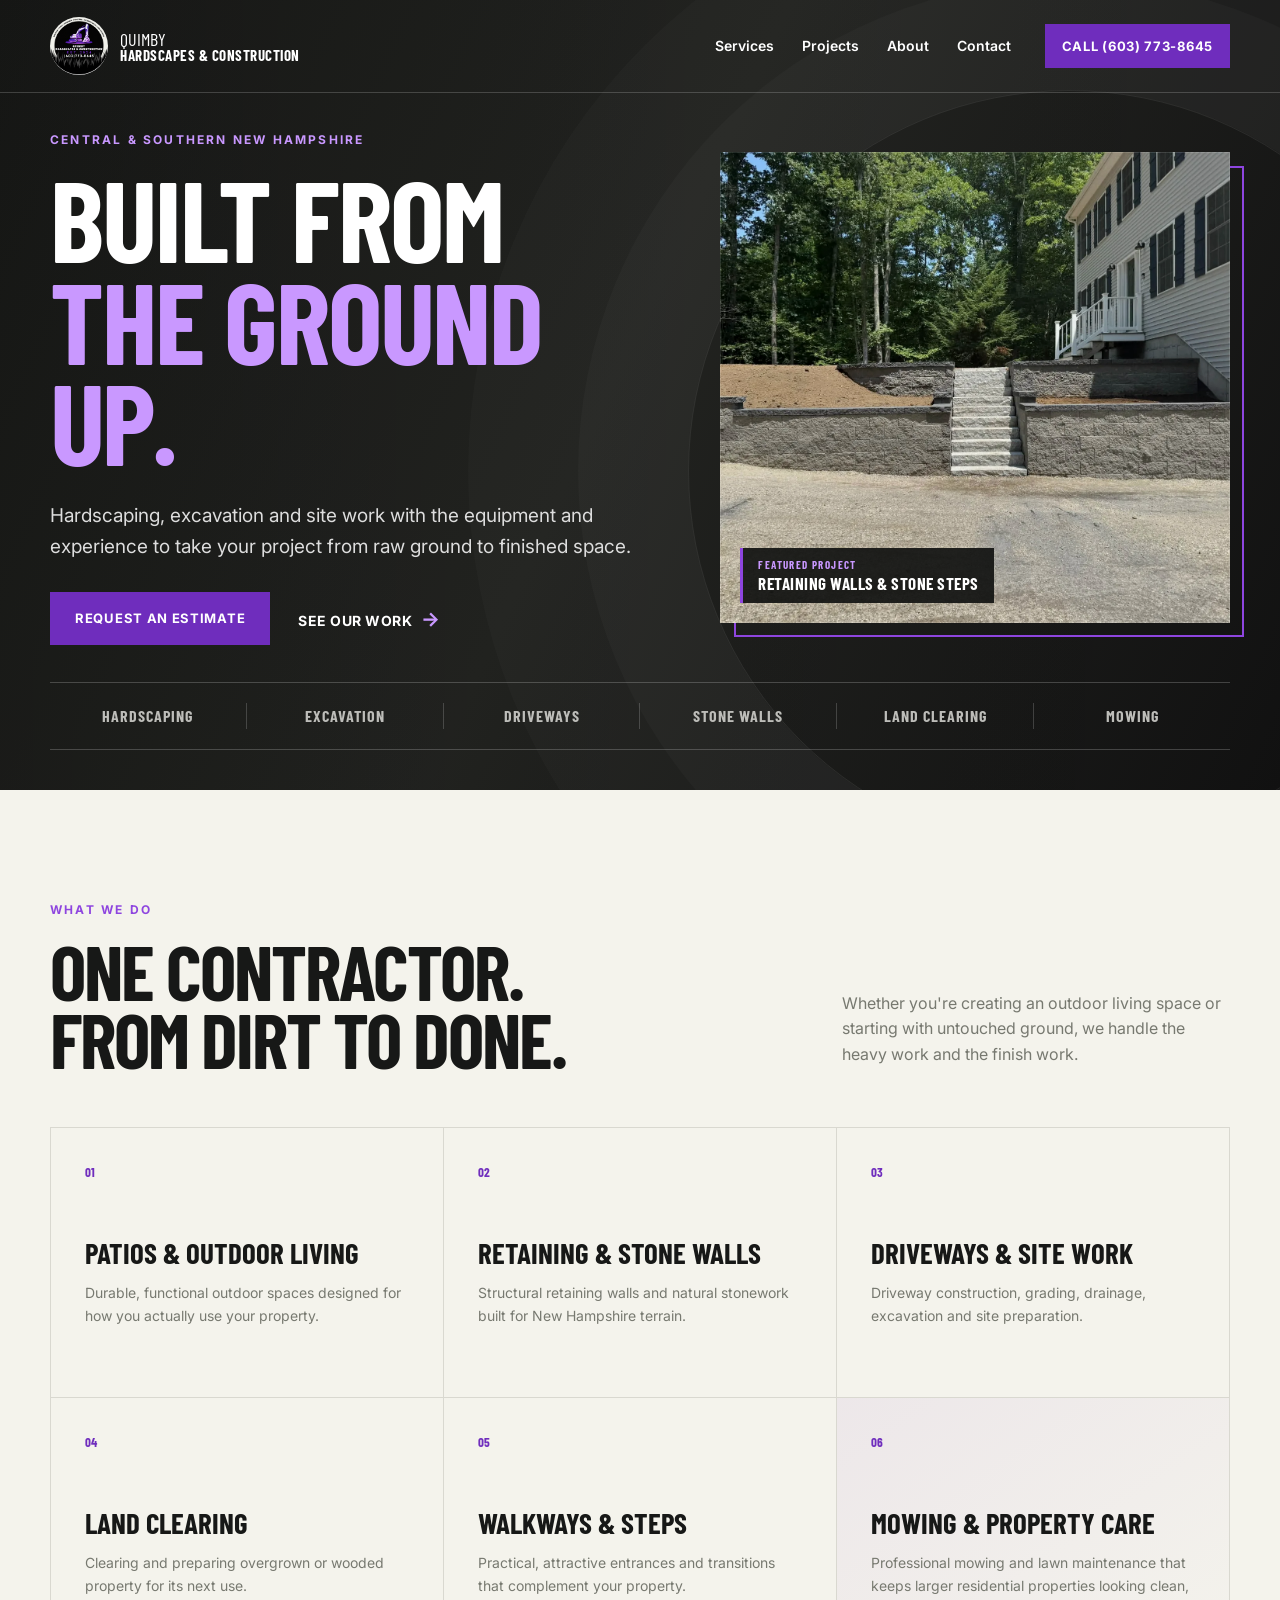
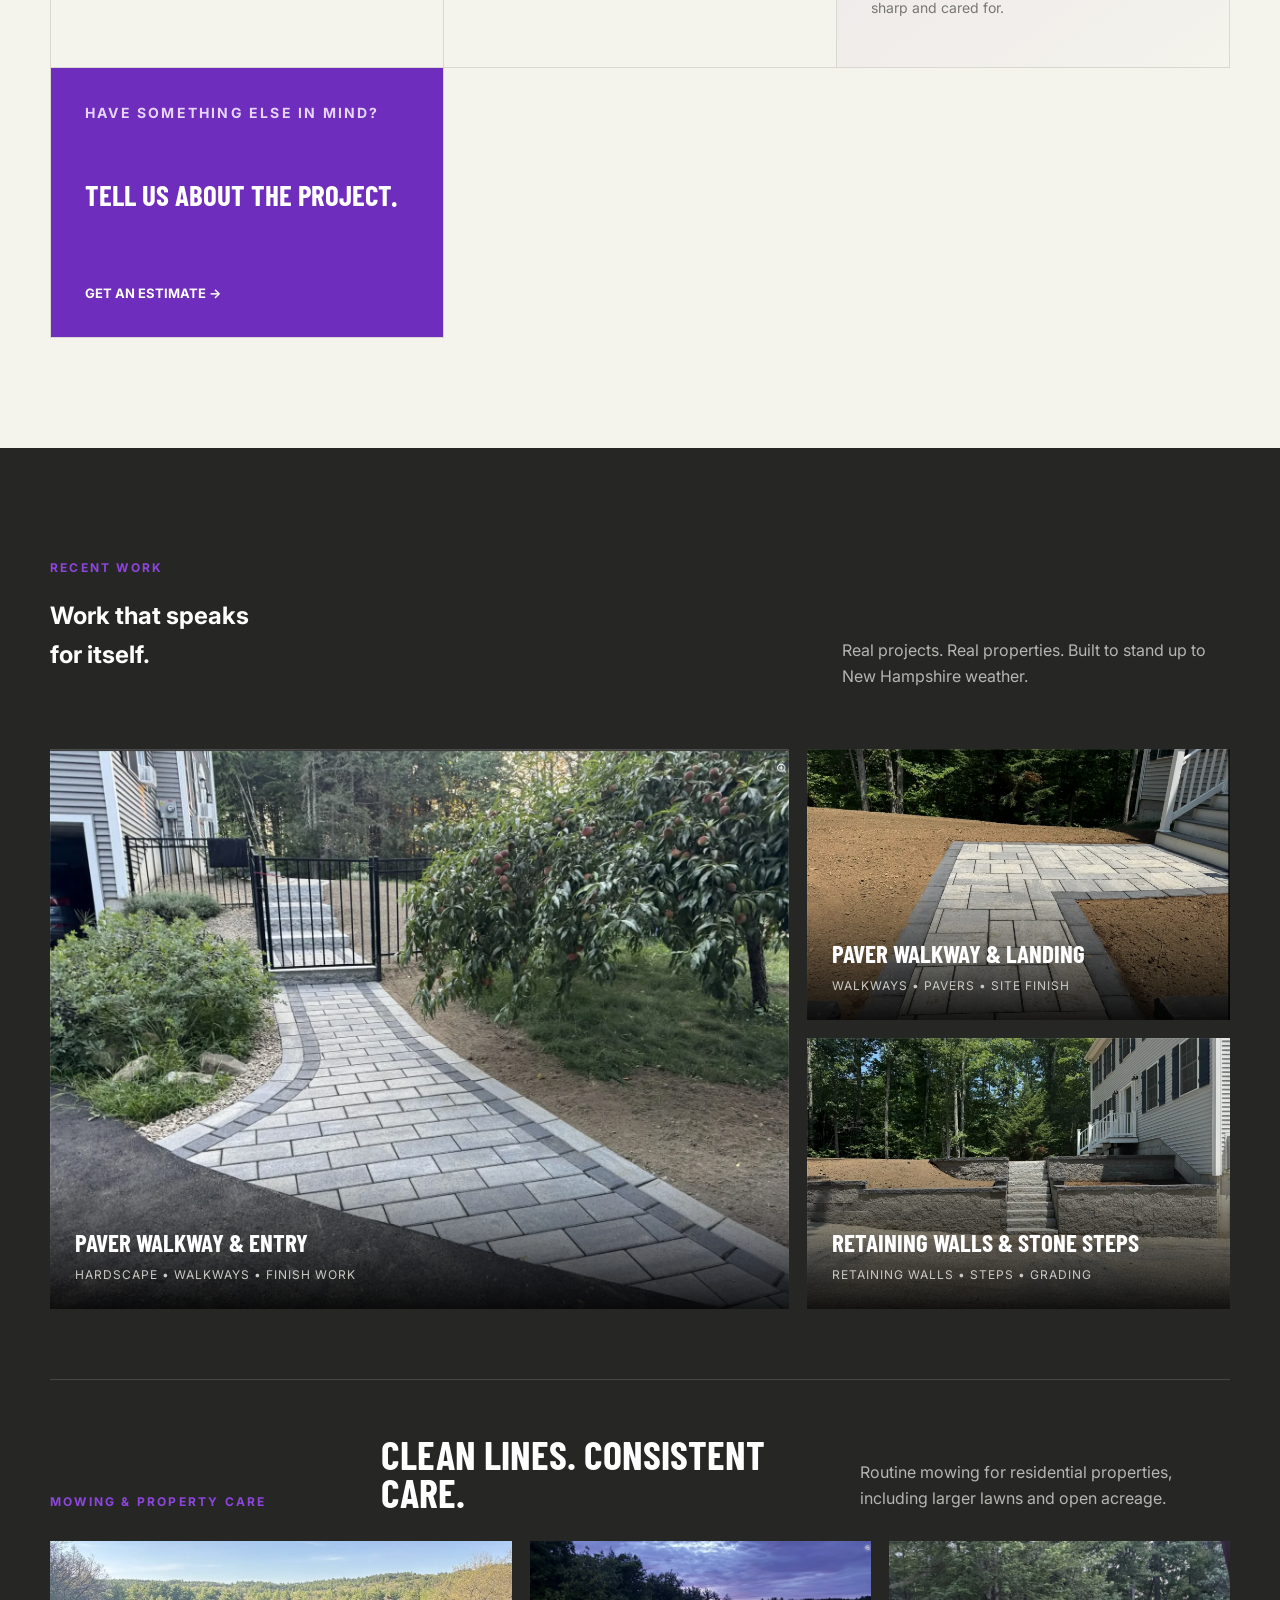
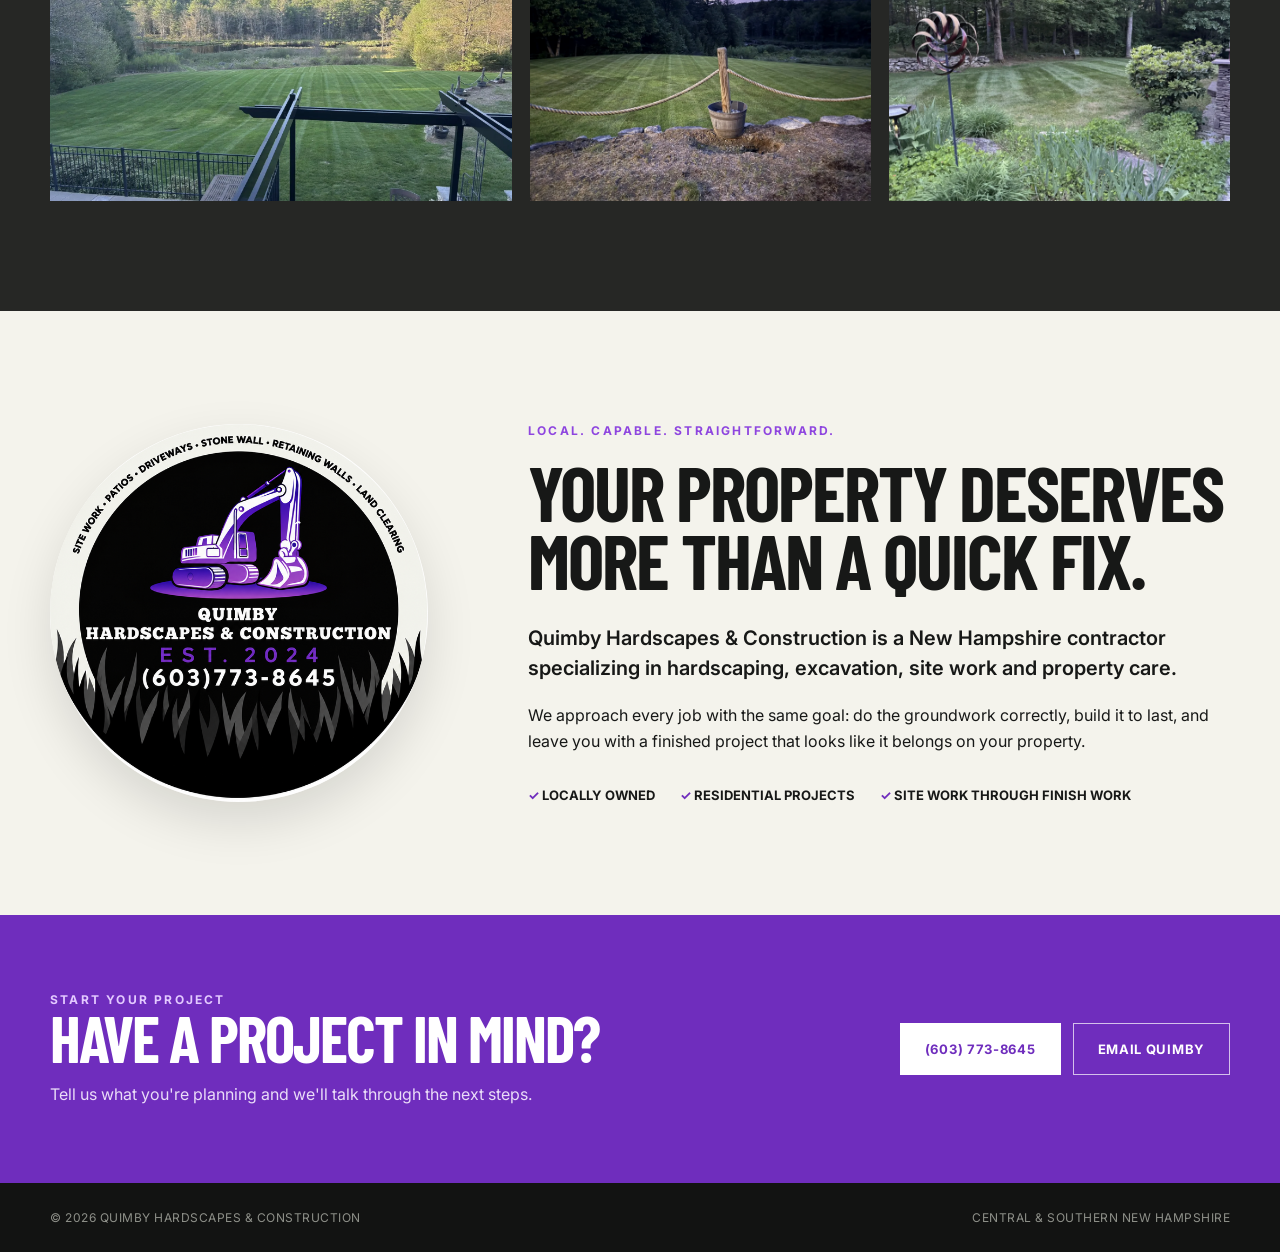
==== index.html @ e0ee97e0 "updates" ====
<!DOCTYPE html>
<html lang="en">
<head>
  <meta charset="UTF-8">
  <meta name="viewport" content="width=device-width, initial-scale=1.0">
  <meta name="description" content="Quimby Hardscapes & Construction provides hardscaping, excavation, site work, driveways, stone walls, retaining walls, land clearing and lawn mowing in Central and Southern New Hampshire.">
  <title>Quimby Hardscapes & Construction | New Hampshire</title>
  <link rel="stylesheet" href="static/css/style.css">
</head>
<body>
<header class="site-header">
  <div class="container nav-wrap">
    <a class="brand" href="#top" aria-label="Quimby Hardscapes & Construction home">
      <img src="static/images/quimby-logo.png" alt="Quimby Hardscapes & Construction logo">
      <span>Quimby <strong>Hardscapes & Construction</strong></span>
    </a>
    <nav aria-label="Primary navigation">
      <a href="#services">Services</a><a href="#projects">Projects</a><a href="#about">About</a><a href="#contact">Contact</a>
    </nav>
    <a class="button button-small" href="tel:+16037738645">Call (603) 773-8645</a>
  </div>
</header>

<main id="top">
  <section class="hero">
    <div class="hero-shade"></div>
    <div class="container hero-content">
      <div class="hero-copy-column">
        <p class="eyebrow">Central & Southern New Hampshire</p>
        <h1>Built from<br><span>the ground up.</span></h1>
        <p class="hero-copy">Hardscaping, excavation and site work with the equipment and experience to take your project from raw ground to finished space.</p>
        <div class="hero-actions"><a class="button" href="#contact">Request an Estimate</a><a class="text-link" href="#projects">See our work <span>→</span></a></div>
      </div>
      <figure class="hero-project">
        <img src="static/images/retaining-wall-hero.webp" alt="Finished retaining walls and stone steps built beside a New Hampshire home">
        <figcaption><span>Featured project</span><strong>Retaining Walls & Stone Steps</strong></figcaption>
      </figure>
      <div class="service-strip"><span>Hardscaping</span><span>Excavation</span><span>Driveways</span><span>Stone Walls</span><span>Land Clearing</span><span>Mowing</span></div>
    </div>
  </section>

  <section class="section" id="services">
    <div class="container">
      <div class="section-heading"><div><p class="eyebrow">What we do</p><h2>One contractor.<br>From dirt to done.</h2></div><p>Whether you're creating an outdoor living space or starting with untouched ground, we handle the heavy work and the finish work.</p></div>
      <div class="service-grid">
        <article class="service-card"><div class="card-number">01</div><h3>Patios & Outdoor Living</h3><p>Durable, functional outdoor spaces designed for how you actually use your property.</p></article>
        <article class="service-card"><div class="card-number">02</div><h3>Retaining & Stone Walls</h3><p>Structural retaining walls and natural stonework built for New Hampshire terrain.</p></article>
        <article class="service-card"><div class="card-number">03</div><h3>Driveways & Site Work</h3><p>Driveway construction, grading, drainage, excavation and site preparation.</p></article>
        <article class="service-card"><div class="card-number">04</div><h3>Land Clearing</h3><p>Clearing and preparing overgrown or wooded property for its next use.</p></article>
        <article class="service-card"><div class="card-number">05</div><h3>Walkways & Steps</h3><p>Practical, attractive entrances and transitions that complement your property.</p></article>
        <article class="service-card service-card-mowing"><div class="card-number">06</div><h3>Mowing & Property Care</h3><p>Professional mowing and lawn maintenance that keeps larger residential properties looking clean, sharp and cared for.</p></article>
        <article class="service-card service-card-accent"><p class="eyebrow">Have something else in mind?</p><h3>Tell us about the project.</h3><a href="#contact">Get an estimate →</a></article>
      </div>
    </div>
  </section>

  <section class="projects section-dark" id="projects">
    <div class="container">
      <div class="section-heading light"><div><p class="eyebrow">Recent work</p><h2>Work that speaks<br>for itself.</h2></div><p>Real projects. Real properties. Built to stand up to New Hampshire weather.</p></div>
      <div class="project-grid">
        <article class="project project-large project-walkway-orchard"><img src="static/images/paver-walkway-orchard.webp" alt="Finished paver walkway leading through a New Hampshire property to stone steps and a gate"><div class="project-caption"><h3>Paver Walkway & Entry</h3><p>Hardscape • Walkways • Finish Work</p></div></article>
        <article class="project project-walkway-entry"><img src="static/images/paver-walkway-entry.webp" alt="Finished paver walkway and landing beside a New Hampshire home"><div class="project-caption"><h3>Paver Walkway & Landing</h3><p>Walkways • Pavers • Site Finish</p></div></article>
        <article class="project project-retaining"><img src="static/images/retaining-wall-hero.webp" alt="Finished retaining walls and stone steps beside a New Hampshire home"><div class="project-caption"><h3>Retaining Walls & Stone Steps</h3><p>Retaining Walls • Steps • Grading</p></div></article>
      </div>
      <div class="mowing-showcase">
        <div class="mowing-intro"><p class="eyebrow">Mowing & property care</p><h3>Clean lines. Consistent care.</h3><p>Routine mowing for residential properties, including larger lawns and open acreage.</p></div>
        <figure class="mowing-photo mowing-photo-wide"><img src="static/images/mowing-property.webp" alt="Freshly striped large lawn overlooking a New Hampshire pond and woodland"></figure>
        <figure class="mowing-photo"><img src="static/images/mowing-lakeside.webp" alt="Freshly mowed and striped lawn on a wooded New Hampshire property"></figure>
        <figure class="mowing-photo"><img src="static/images/mowing-landscape.webp" alt="Freshly mowed residential lawn surrounded by mature landscaping and woods"></figure>
      </div>
    </div>
  </section>

  <section class="section about" id="about">
    <div class="container about-grid">
      <div class="about-logo"><img src="static/images/quimby-logo.png" alt="Quimby Hardscapes & Construction"></div>
      <div><p class="eyebrow">Local. Capable. Straightforward.</p><h2>Your property deserves more than a quick fix.</h2><p class="lead">Quimby Hardscapes & Construction is a New Hampshire contractor specializing in hardscaping, excavation, site work and property care.</p><p>We approach every job with the same goal: do the groundwork correctly, build it to last, and leave you with a finished project that looks like it belongs on your property.</p><div class="checks"><span>✓ Locally owned</span><span>✓ Residential projects</span><span>✓ Site work through finish work</span></div></div>
    </div>
  </section>

  <section class="cta" id="contact">
    <div class="container cta-grid">
      <div><p class="eyebrow">Start your project</p><h2>Have a project in mind?</h2><p>Tell us what you're planning and we'll talk through the next steps.</p></div>
      <div class="contact-actions"><a class="button button-light" href="tel:+16037738645">(603) 773-8645</a><a class="button button-outline" href="mailto:info@quimbyhardscape.com">Email Quimby</a></div>
    </div>
  </section>
</main>

<footer><div class="container footer-wrap"><span>© 2026 Quimby Hardscapes & Construction</span><span>Central & Southern New Hampshire</span></div></footer>
</body>
</html>
---- static/css/style.css ----
@import url('https://fonts.googleapis.com/css2?family=Barlow+Condensed:wght@600;700;800&family=Inter:wght@400;500;600;700&display=swap');
:root{--ink:#171817;--charcoal:#262725;--cream:#f4f3ec;--white:#fff;--purple:#6f2dbd;--purple2:#8e45df;--muted:#777970;--line:#d9d8d0;--max:1180px}
*{box-sizing:border-box}html{scroll-behavior:smooth}body{margin:0;background:var(--cream);color:var(--ink);font-family:Inter,Arial,sans-serif;line-height:1.6}img{max-width:100%;display:block}a{color:inherit;text-decoration:none}.container{width:min(calc(100% - 40px),var(--max));margin:auto}.site-header{position:absolute;z-index:20;width:100%;top:0;color:#fff;border-bottom:1px solid rgba(255,255,255,.18)}.nav-wrap{height:92px;display:flex;align-items:center;gap:34px}.brand{display:flex;align-items:center;gap:12px;margin-right:auto;text-transform:uppercase;font-family:"Barlow Condensed",sans-serif;font-size:18px;line-height:1}.brand img{width:58px;height:58px;border-radius:50%}.brand strong{display:block;font-size:15px;letter-spacing:.5px}.site-header nav{display:flex;gap:28px;font-size:14px;font-weight:600}.site-header nav a:hover{color:#c998ff}.button{display:inline-flex;align-items:center;justify-content:center;background:var(--purple);color:#fff;padding:15px 24px;text-transform:uppercase;font-weight:700;font-size:13px;letter-spacing:.7px;border:1px solid var(--purple);transition:.2s}.button:hover{background:var(--purple2);border-color:var(--purple2)}.button-small{padding:11px 16px}.hero{min-height:790px;position:relative;color:#fff;display:flex;align-items:center;background:linear-gradient(115deg,#191a18 0%,#242522 48%,#111 100%);overflow:hidden}.hero:after{content:"";position:absolute;width:760px;height:760px;border:1px solid rgba(255,255,255,.08);border-radius:50%;right:-170px;top:90px;box-shadow:0 0 0 110px rgba(255,255,255,.025),0 0 0 220px rgba(255,255,255,.018)}.hero-shade{position:absolute;inset:0;background:linear-gradient(90deg,rgba(0,0,0,.15),transparent)}.hero-content{position:relative;z-index:2;padding-top:90px}.eyebrow{text-transform:uppercase;letter-spacing:2.2px;font-weight:700;font-size:12px;color:var(--purple2);margin:0 0 18px}.hero .eyebrow{color:#c998ff}.hero h1,.section h2,.cta h2{font-family:"Barlow Condensed",sans-serif;text-transform:uppercase;line-height:.88;margin:0;font-size:clamp(64px,9vw,116px);letter-spacing:-2px}.hero h1 span{color:#c998ff}.hero-copy{max-width:650px;font-size:19px;color:#ddd;margin:30px 0}.hero-actions{display:flex;align-items:center;gap:28px}.text-link{font-size:14px;font-weight:700;text-transform:uppercase;letter-spacing:.5px}.text-link span{color:#c998ff;font-size:20px;margin-left:5px}.service-strip{position:absolute;top:580px;display:flex;gap:0;border-top:1px solid rgba(255,255,255,.2);border-bottom:1px solid rgba(255,255,255,.2);width:min(calc(100vw - 40px),var(--max));padding:20px 0;color:#bdbdb9;text-transform:uppercase;font-family:"Barlow Condensed";font-weight:700;letter-spacing:1px}.service-strip span{flex:1;text-align:center;border-right:1px solid rgba(255,255,255,.18)}.service-strip span:last-child{border:0}.section{padding:110px 0}.section-heading{display:grid;grid-template-columns:1.3fr .7fr;gap:70px;align-items:end;margin-bottom:55px}.section h2{font-size:clamp(48px,6vw,78px)}.section-heading>p{color:var(--muted);max-width:440px;margin:0 0 5px}.service-grid{display:grid;grid-template-columns:repeat(3,1fr);border-top:1px solid var(--line);border-left:1px solid var(--line)}.service-card{min-height:270px;padding:34px;border-right:1px solid var(--line);border-bottom:1px solid var(--line);position:relative}.card-number{font-family:"Barlow Condensed";font-size:13px;color:var(--purple);font-weight:700}.service-card h3{font-family:"Barlow Condensed";font-size:29px;text-transform:uppercase;line-height:1;margin:55px 0 15px}.service-card p{font-size:14px;color:var(--muted);margin:0}.service-card-accent{background:var(--purple);color:#fff}.service-card-accent .eyebrow,.service-card-accent p{color:#e6d4fb}.service-card-accent a{position:absolute;bottom:34px;font-weight:700;text-transform:uppercase;font-size:13px}.section-dark{background:var(--charcoal);color:#fff;padding:110px 0}.section-heading.light>p{color:#b5b6b0}.project-grid{display:grid;grid-template-columns:1.4fr .8fr;grid-template-rows:1fr 1fr;gap:18px}.project{position:relative;min-height:270px;background:#333}.project-large{grid-row:1/3;min-height:560px}.project-placeholder{position:absolute;inset:0;display:grid;place-items:center;background:linear-gradient(135deg,#373936,#20211f);color:#777;font-family:"Barlow Condensed";letter-spacing:2px}.project-placeholder:before{content:"";position:absolute;inset:20px;border:1px dashed #555}.project-caption{position:absolute;left:0;right:0;bottom:0;padding:55px 25px 22px;background:linear-gradient(transparent,rgba(0,0,0,.9))}.project-caption h3{font-family:"Barlow Condensed";text-transform:uppercase;font-size:25px;margin:0}.project-caption p{font-size:12px;text-transform:uppercase;letter-spacing:1px;color:#c9c9c4;margin:3px 0}.project-note{color:#999;font-size:12px}.project-note code{color:#c998ff}.about-grid{display:grid;grid-template-columns:.7fr 1.3fr;gap:100px;align-items:center}.about-logo img{width:100%;max-width:430px;border-radius:50%;box-shadow:0 20px 50px rgba(0,0,0,.12)}.about h2{margin-bottom:30px}.lead{font-size:20px;font-weight:600;line-height:1.5}.about p:not(.eyebrow){max-width:700px}.checks{display:flex;flex-wrap:wrap;gap:25px;margin-top:30px;font-size:13px;text-transform:uppercase;font-weight:700}.checks span::first-letter{color:var(--purple)}.cta{background:var(--purple);color:#fff;padding:75px 0}.cta-grid{display:grid;grid-template-columns:1fr auto;align-items:center;gap:40px}.cta .eyebrow{color:#e3c9ff}.cta h2{font-size:64px}.cta p{margin-bottom:0;color:#eadcf8}.contact-actions{display:flex;gap:12px}.button-light{background:#fff;border-color:#fff;color:var(--purple)}.button-light:hover{background:var(--cream);border-color:var(--cream)}.button-outline{background:transparent;border-color:rgba(255,255,255,.7)}.button-outline:hover{background:#fff;color:var(--purple);border-color:#fff}footer{background:#121312;color:#8e9089;padding:25px 0;font-size:12px;text-transform:uppercase;letter-spacing:.5px}.footer-wrap{display:flex;justify-content:space-between}
@media(max-width:900px){.site-header nav{display:none}.nav-wrap>.button{display:none}.section-heading,.about-grid,.cta-grid{grid-template-columns:1fr;gap:30px}.service-grid{grid-template-columns:1fr 1fr}.project-grid{grid-template-columns:1fr;grid-template-rows:auto}.project-large{grid-row:auto;min-height:400px}.project{min-height:320px}.service-strip{display:none}.hero{min-height:700px}.about-logo img{max-width:320px}.contact-actions{justify-content:flex-start}}
@media(max-width:600px){.container{width:min(calc(100% - 28px),var(--max))}.brand span{display:none}.hero h1{font-size:65px}.hero-copy{font-size:16px}.hero-actions{align-items:flex-start;flex-direction:column;gap:18px}.section,.section-dark{padding:75px 0}.service-grid{grid-template-columns:1fr}.service-card{min-height:220px}.service-card h3{margin-top:38px}.section-heading{margin-bottom:35px}.section h2{font-size:50px}.cta h2{font-size:50px}.contact-actions{flex-direction:column}.footer-wrap{flex-direction:column;gap:8px}.nav-wrap{height:78px}.brand img{width:50px;height:50px}}

/* Featured hero project */
.hero-content{display:grid;grid-template-columns:minmax(0,1.08fr) minmax(360px,.92fr);gap:72px;align-items:center;padding-bottom:105px}
.hero-copy-column{min-width:0}
.hero-project{position:relative;margin:0;aspect-ratio:1.08/1;overflow:visible;z-index:2}
.hero-project:before{content:"";position:absolute;inset:14px -14px -14px 14px;border:2px solid var(--purple2);z-index:-1}
.hero-project img{width:100%;height:100%;object-fit:cover;object-position:56% 49%;filter:saturate(.88) contrast(1.04)}
.hero-project:after{content:"";position:absolute;inset:0;box-shadow:inset 0 0 0 1px rgba(255,255,255,.12);pointer-events:none}
.hero-project figcaption{position:absolute;left:20px;bottom:20px;background:rgba(18,19,18,.92);padding:11px 15px;border-left:3px solid var(--purple2);text-transform:uppercase;font-family:"Barlow Condensed",sans-serif;line-height:1.05;letter-spacing:.5px}
.hero-project figcaption span{display:block;color:#c998ff;font-size:11px;font-weight:700;letter-spacing:1.4px;margin-bottom:4px}
.hero-project figcaption strong{font-size:17px;color:#fff}
.hero .service-strip{left:0;right:0;bottom:0;top:auto}

@media(max-width:1050px){
  .hero-content{grid-template-columns:minmax(0,1fr) minmax(320px,.78fr);gap:42px}
  .hero h1{font-size:clamp(60px,8vw,92px)}
}
@media(max-width:900px){
  .hero{min-height:auto;padding:118px 0 58px}
  .hero-content{display:grid;grid-template-columns:1fr;gap:34px;padding-top:0;padding-bottom:0}
  .hero-copy-column{max-width:700px}
  .hero-project{width:100%;max-width:700px;aspect-ratio:16/10}
  .hero-project img{object-position:50% 50%}
}
@media(max-width:600px){
  .hero{padding:100px 0 44px}
  .hero-content{gap:28px}
  .hero h1{font-size:clamp(54px,17vw,72px);letter-spacing:-1px}
  .hero-copy{margin:22px 0;font-size:16px;line-height:1.55}
  .hero-actions{width:100%}
  .hero-actions .button{width:100%}
  .hero-project{aspect-ratio:4/3;width:calc(100% - 10px)}
  .hero-project:before{inset:8px -8px -8px 8px}
  .hero-project figcaption{left:12px;bottom:12px;padding:9px 11px;max-width:calc(100% - 24px)}
  .hero-project figcaption strong{font-size:15px}
  .hero-project img{object-position:52% 50%}
}

/* Recent work photography */
.project{overflow:hidden}
.project>img{position:absolute;inset:0;width:100%;height:100%;object-fit:cover;transition:transform .45s ease,filter .45s ease;filter:saturate(.92) contrast(1.03)}
.project:hover>img{transform:scale(1.025);filter:saturate(1) contrast(1.04)}
.project-walkway-orchard>img{object-position:52% 50%}
.project-walkway-entry>img{object-position:56% 58%}
.project-retaining>img{object-position:50% 48%}
.project-caption{z-index:2}
.project:after{content:"";position:absolute;inset:0;box-shadow:inset 0 0 0 1px rgba(255,255,255,.08);pointer-events:none;z-index:1}
@media(max-width:900px){
  .project-large{aspect-ratio:16/10;min-height:0}
  .project{aspect-ratio:16/9;min-height:0}
  .project-walkway-orchard>img{object-position:50% 55%}
  .project-walkway-entry>img{object-position:55% 60%}
}
@media(max-width:600px){
  .project-large,.project{aspect-ratio:4/3;min-height:0}
  .project-caption{padding:62px 18px 16px}
  .project-caption h3{font-size:22px;line-height:1.05}
  .project-walkway-orchard>img{object-position:54% 50%}
  .project-walkway-entry>img{object-position:59% 55%}
  .project-retaining>img{object-position:52% 50%}
}

/* Mowing service + project showcase */
.service-card-mowing{background:linear-gradient(145deg,rgba(123,45,194,.06),rgba(255,255,255,0))}
.mowing-showcase{display:grid;grid-template-columns:1.15fr .85fr .85fr;grid-template-rows:auto 260px;gap:18px;margin-top:70px;padding-top:55px;border-top:1px solid rgba(255,255,255,.15)}
.mowing-intro{grid-column:1/-1;display:grid;grid-template-columns:.8fr 1.2fr 1fr;gap:35px;align-items:end;margin-bottom:12px}
.mowing-intro .eyebrow{margin:0}.mowing-intro h3{font-family:"Barlow Condensed",sans-serif;text-transform:uppercase;font-size:40px;line-height:.95;margin:0}.mowing-intro>p:last-child{color:#b5b6b0;margin:0;max-width:420px}
.mowing-photo{margin:0;position:relative;overflow:hidden;min-height:260px;background:#222}.mowing-photo-wide{grid-column:auto}.mowing-photo img{width:100%;height:100%;object-fit:cover;transition:transform .45s ease,filter .45s ease;filter:saturate(.92) contrast(1.02)}.mowing-photo:hover img{transform:scale(1.025);filter:saturate(1) contrast(1.03)}
.mowing-photo-wide img{object-position:50% 45%}.mowing-photo:nth-of-type(2) img{object-position:50% 55%}.mowing-photo:nth-of-type(3) img{object-position:50% 55%}
@media(max-width:900px){.mowing-showcase{grid-template-columns:1fr 1fr;grid-template-rows:auto auto;}.mowing-intro{grid-column:1/-1;grid-template-columns:1fr;gap:12px}.mowing-photo-wide{grid-column:1/-1;aspect-ratio:16/9}.mowing-photo{min-height:0;aspect-ratio:4/3}}
@media(max-width:600px){.mowing-showcase{grid-template-columns:1fr;margin-top:50px;padding-top:40px}.mowing-intro,.mowing-photo-wide{grid-column:auto}.mowing-intro h3{font-size:34px}.mowing-photo,.mowing-photo-wide{aspect-ratio:4/3}.mowing-photo-wide img{object-position:50% 50%}}
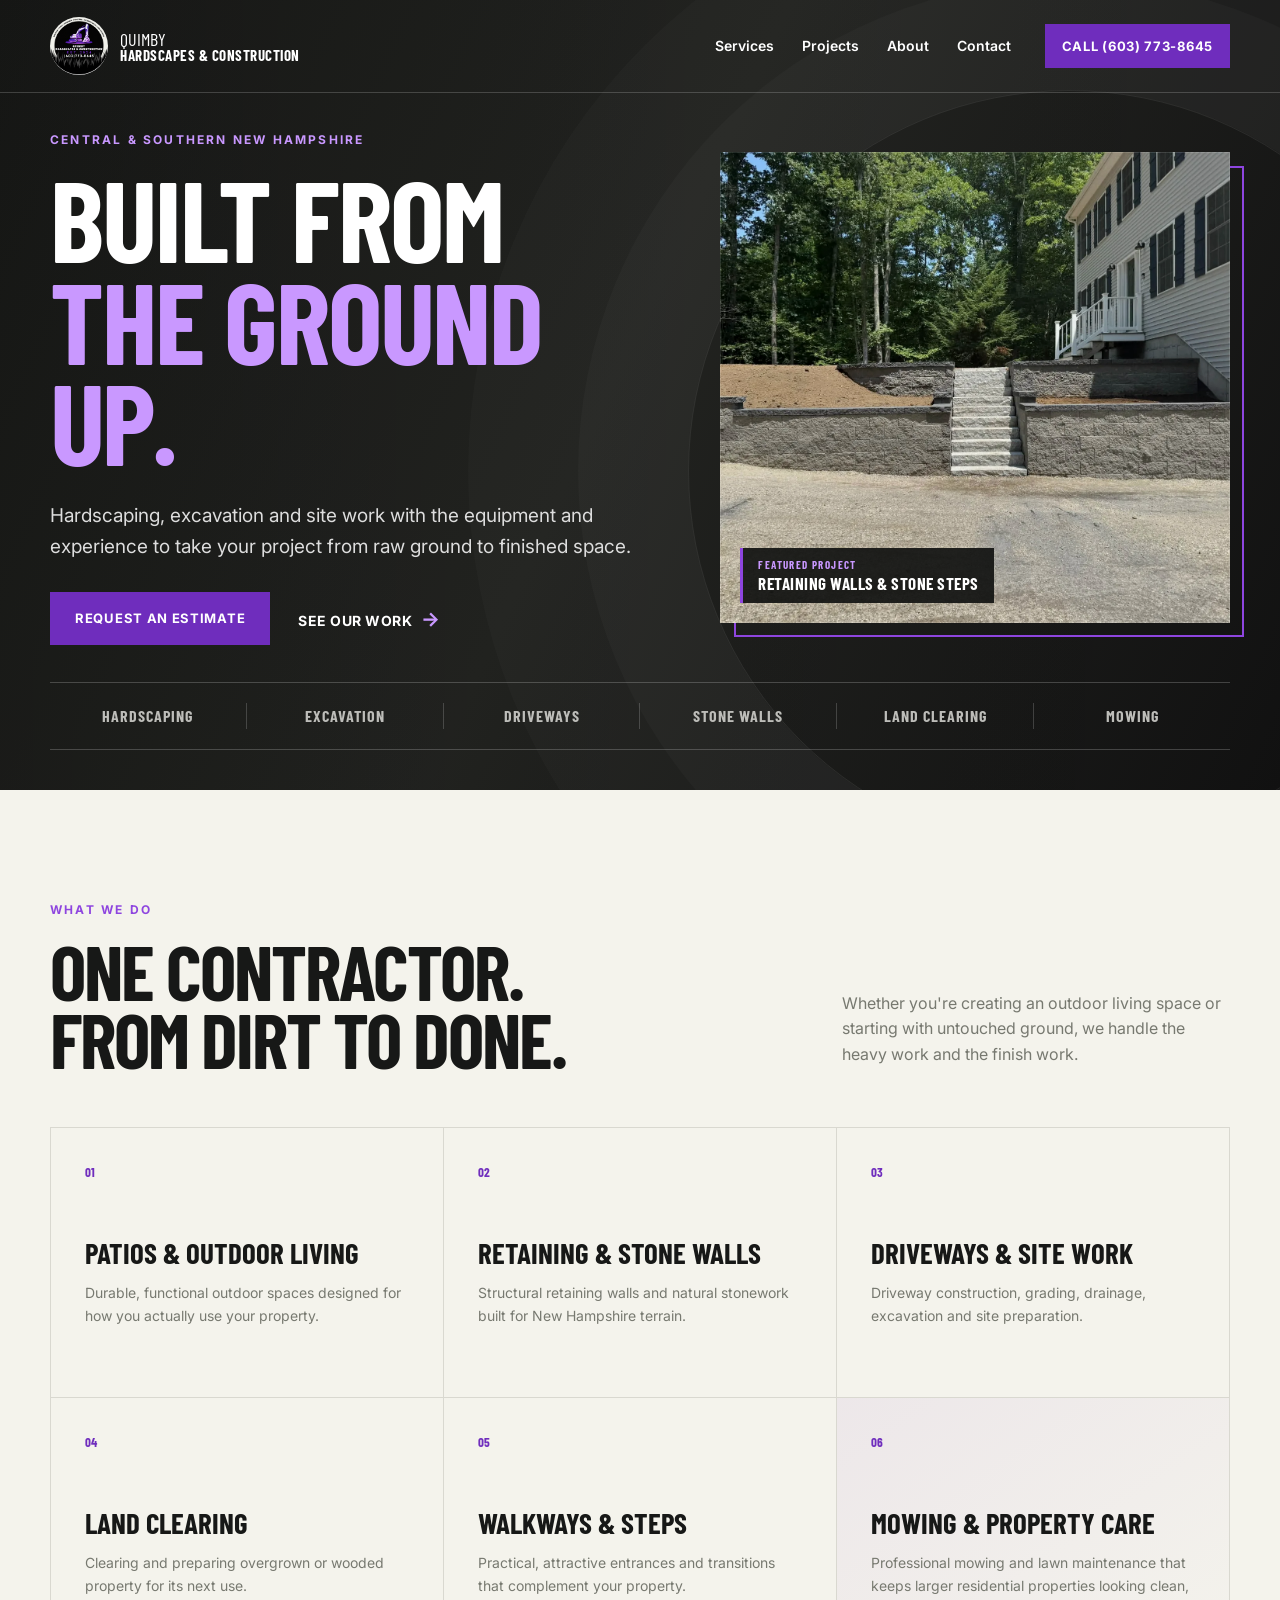
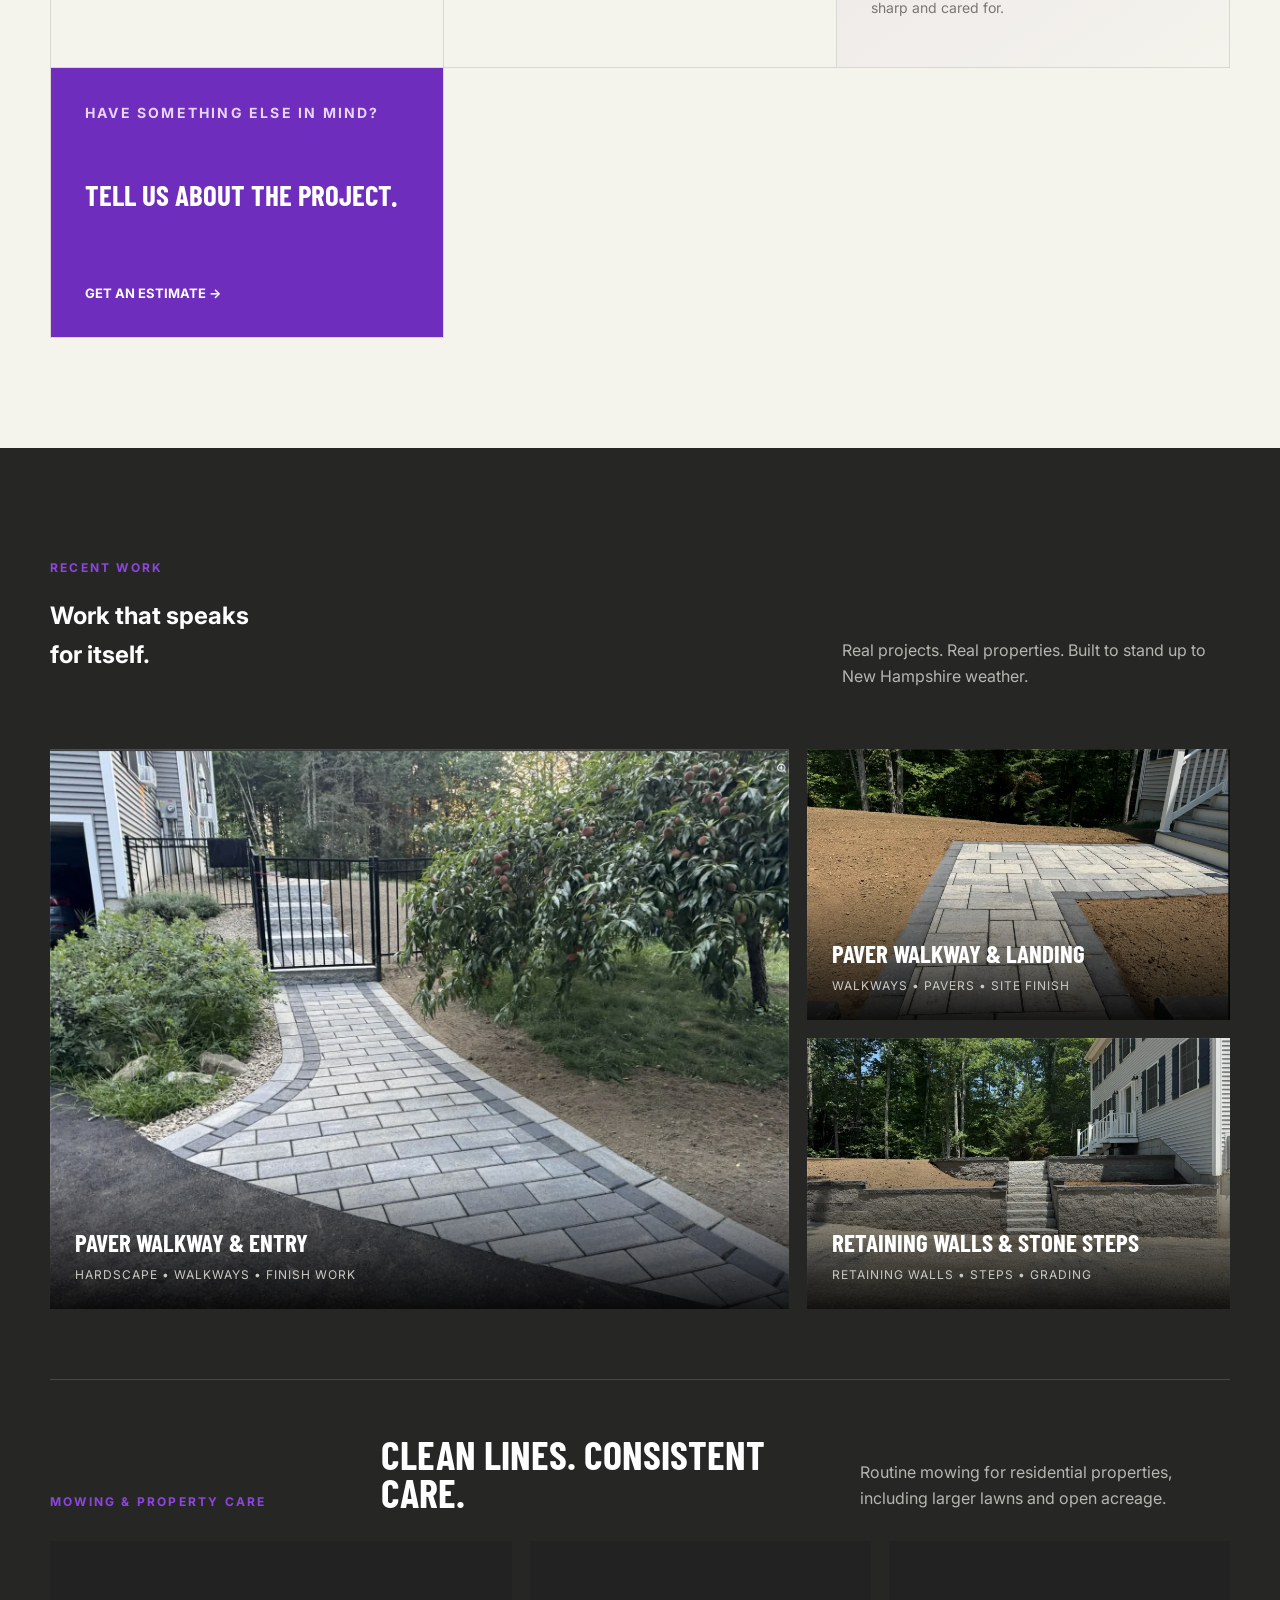
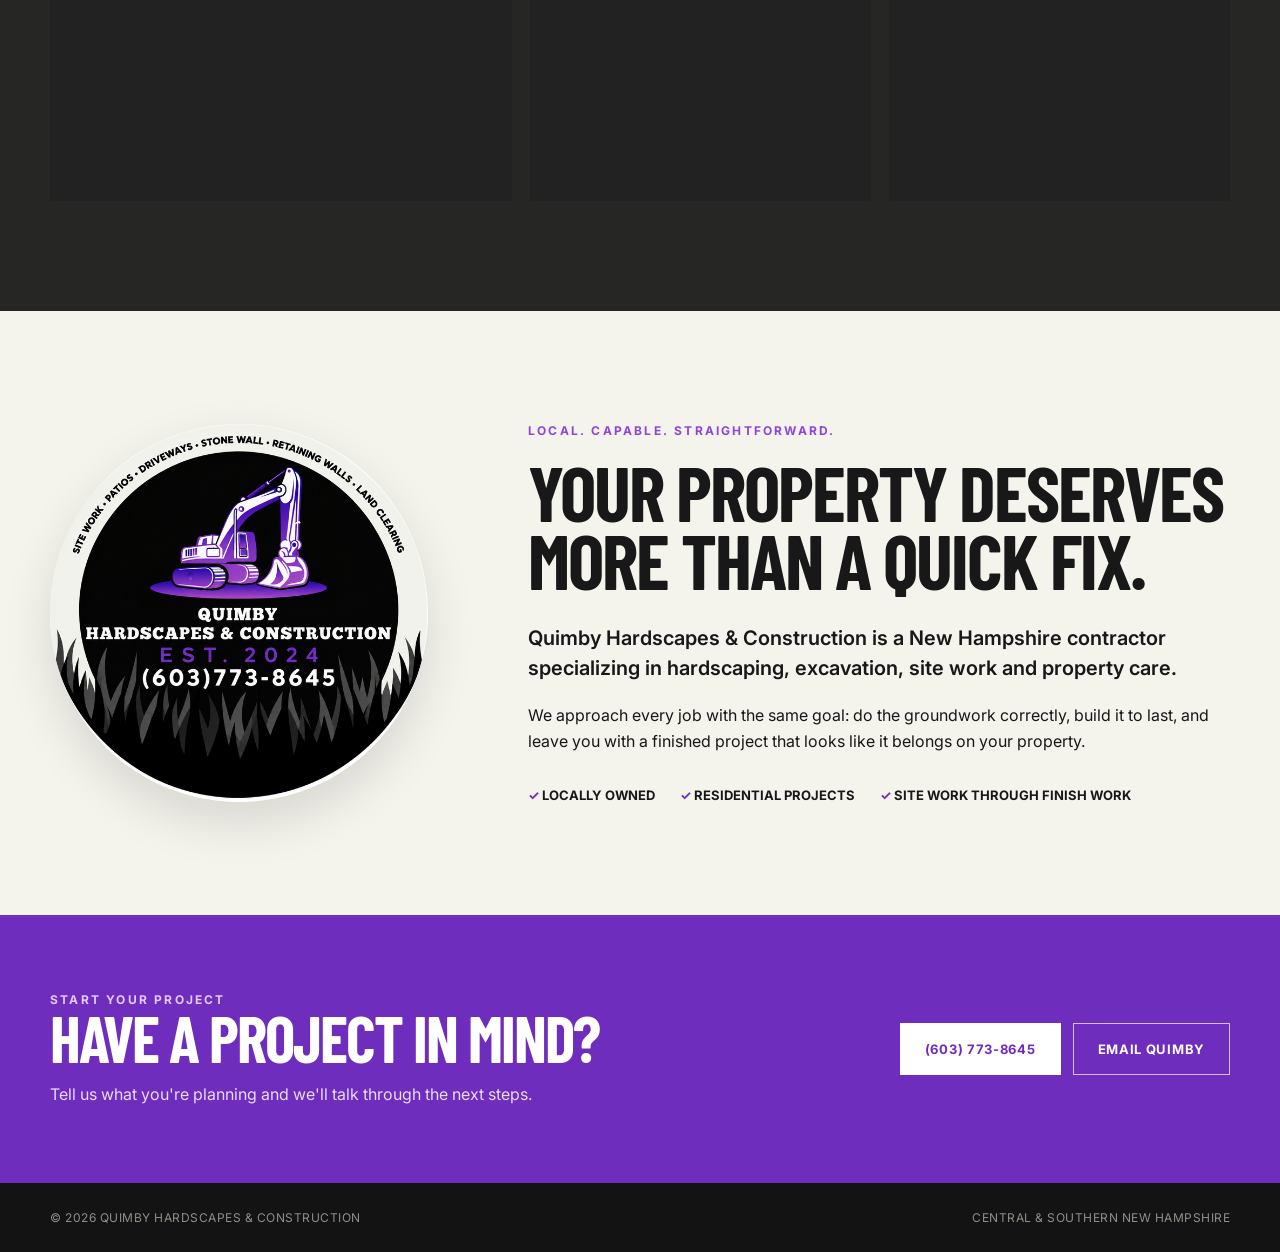
==== commit 0cc5fdb7: "updates email" ====
--- a/index.html
+++ b/index.html
@@ -3,8 +3,47 @@
 <head>
   <meta charset="UTF-8">
   <meta name="viewport" content="width=device-width, initial-scale=1.0">
-  <meta name="description" content="Quimby Hardscapes & Construction provides hardscaping, excavation, site work, driveways, stone walls, retaining walls, land clearing and lawn mowing in Central and Southern New Hampshire.">
-  <title>Quimby Hardscapes & Construction | New Hampshire</title>
+  <title>Hardscaping, Excavation & Property Care | Quimby Hardscapes & Construction</title>
+  <meta name="description" content="Quimby Hardscapes & Construction provides hardscaping, retaining and stone walls, patios, walkways, excavation, driveways, land clearing, mowing and property care in Central and Southern New Hampshire.">
+  <meta name="robots" content="index, follow, max-image-preview:large">
+  <link rel="canonical" href="https://quimbyhardscape.com/">
+
+  <meta property="og:type" content="website">
+  <meta property="og:site_name" content="Quimby Hardscapes & Construction">
+  <meta property="og:title" content="Quimby Hardscapes & Construction | New Hampshire">
+  <meta property="og:description" content="Hardscaping, excavation, site work, driveways, retaining walls, land clearing, mowing and property care in Central and Southern New Hampshire.">
+  <meta property="og:url" content="https://quimbyhardscape.com/">
+  <meta property="og:image" content="https://quimbyhardscape.com/static/images/retaining-wall-hero.webp">
+  <meta property="og:image:alt" content="Finished retaining walls and stone steps built by Quimby Hardscapes & Construction in New Hampshire">
+  <meta name="twitter:card" content="summary_large_image">
+  <meta name="twitter:title" content="Quimby Hardscapes & Construction | New Hampshire">
+  <meta name="twitter:description" content="Hardscaping, excavation, site work and property care in Central and Southern New Hampshire.">
+  <meta name="twitter:image" content="https://quimbyhardscape.com/static/images/retaining-wall-hero.webp">
+
+  <script type="application/ld+json">
+  {
+    "@context": "https://schema.org",
+    "@type": "HomeAndConstructionBusiness",
+    "@id": "https://quimbyhardscape.com/#business",
+    "name": "Quimby Hardscapes & Construction",
+    "url": "https://quimbyhardscape.com/",
+    "telephone": "+1-603-773-8645",
+    "logo": "https://quimbyhardscape.com/static/images/quimby-logo.png",
+    "image": "https://quimbyhardscape.com/static/images/retaining-wall-hero.webp",
+    "description": "New Hampshire contractor providing hardscaping, patios, walkways, retaining and stone walls, excavation, driveway and site work, land clearing, mowing and property care.",
+    "areaServed": [
+      {"@type": "AdministrativeArea", "name": "Central New Hampshire"},
+      {"@type": "AdministrativeArea", "name": "Southern New Hampshire"}
+    ],
+    "sameAs": [
+      "https://www.facebook.com/p/Quimby-hardscape-and-construction-61560849298673/"
+    ],
+    "knowsAbout": [
+      "Hardscaping", "Patios", "Paver walkways", "Retaining walls", "Stone walls",
+      "Excavation", "Site work", "Driveways", "Land clearing", "Mowing", "Property care"
+    ]
+  }
+  </script>
   <link rel="stylesheet" href="static/css/style.css">
 </head>
 <body>
@@ -58,22 +97,22 @@
     <div class="container">
       <div class="section-heading light"><div><p class="eyebrow">Recent work</p><h2>Work that speaks<br>for itself.</h2></div><p>Real projects. Real properties. Built to stand up to New Hampshire weather.</p></div>
       <div class="project-grid">
-        <article class="project project-large project-walkway-orchard"><img src="static/images/paver-walkway-orchard.webp" alt="Finished paver walkway leading through a New Hampshire property to stone steps and a gate"><div class="project-caption"><h3>Paver Walkway & Entry</h3><p>Hardscape • Walkways • Finish Work</p></div></article>
-        <article class="project project-walkway-entry"><img src="static/images/paver-walkway-entry.webp" alt="Finished paver walkway and landing beside a New Hampshire home"><div class="project-caption"><h3>Paver Walkway & Landing</h3><p>Walkways • Pavers • Site Finish</p></div></article>
-        <article class="project project-retaining"><img src="static/images/retaining-wall-hero.webp" alt="Finished retaining walls and stone steps beside a New Hampshire home"><div class="project-caption"><h3>Retaining Walls & Stone Steps</h3><p>Retaining Walls • Steps • Grading</p></div></article>
+        <article class="project project-large project-walkway-orchard"><img loading="lazy" decoding="async" src="static/images/paver-walkway-orchard.webp" alt="Finished paver walkway leading through a New Hampshire property to stone steps and a gate"><div class="project-caption"><h3>Paver Walkway & Entry</h3><p>Hardscape • Walkways • Finish Work</p></div></article>
+        <article class="project project-walkway-entry"><img loading="lazy" decoding="async" src="static/images/paver-walkway-entry.webp" alt="Finished paver walkway and landing beside a New Hampshire home"><div class="project-caption"><h3>Paver Walkway & Landing</h3><p>Walkways • Pavers • Site Finish</p></div></article>
+        <article class="project project-retaining"><img loading="lazy" decoding="async" src="static/images/retaining-wall-hero.webp" alt="Finished retaining walls and stone steps beside a New Hampshire home"><div class="project-caption"><h3>Retaining Walls & Stone Steps</h3><p>Retaining Walls • Steps • Grading</p></div></article>
       </div>
       <div class="mowing-showcase">
         <div class="mowing-intro"><p class="eyebrow">Mowing & property care</p><h3>Clean lines. Consistent care.</h3><p>Routine mowing for residential properties, including larger lawns and open acreage.</p></div>
-        <figure class="mowing-photo mowing-photo-wide"><img src="static/images/mowing-property.webp" alt="Freshly striped large lawn overlooking a New Hampshire pond and woodland"></figure>
-        <figure class="mowing-photo"><img src="static/images/mowing-lakeside.webp" alt="Freshly mowed and striped lawn on a wooded New Hampshire property"></figure>
-        <figure class="mowing-photo"><img src="static/images/mowing-landscape.webp" alt="Freshly mowed residential lawn surrounded by mature landscaping and woods"></figure>
+        <figure class="mowing-photo mowing-photo-wide"><img loading="lazy" decoding="async" src="static/images/mowing-property.webp" alt="Freshly striped large lawn overlooking a New Hampshire pond and woodland"></figure>
+        <figure class="mowing-photo"><img loading="lazy" decoding="async" src="static/images/mowing-lakeside.webp" alt="Freshly mowed and striped lawn on a wooded New Hampshire property"></figure>
+        <figure class="mowing-photo"><img loading="lazy" decoding="async" src="static/images/mowing-landscape.webp" alt="Freshly mowed residential lawn surrounded by mature landscaping and woods"></figure>
       </div>
     </div>
   </section>
 
   <section class="section about" id="about">
     <div class="container about-grid">
-      <div class="about-logo"><img src="static/images/quimby-logo.png" alt="Quimby Hardscapes & Construction"></div>
+      <div class="about-logo"><img loading="lazy" decoding="async" src="static/images/quimby-logo.png" alt="Quimby Hardscapes & Construction"></div>
       <div><p class="eyebrow">Local. Capable. Straightforward.</p><h2>Your property deserves more than a quick fix.</h2><p class="lead">Quimby Hardscapes & Construction is a New Hampshire contractor specializing in hardscaping, excavation, site work and property care.</p><p>We approach every job with the same goal: do the groundwork correctly, build it to last, and leave you with a finished project that looks like it belongs on your property.</p><div class="checks"><span>✓ Locally owned</span><span>✓ Residential projects</span><span>✓ Site work through finish work</span></div></div>
     </div>
   </section>
@@ -81,7 +120,7 @@
   <section class="cta" id="contact">
     <div class="container cta-grid">
       <div><p class="eyebrow">Start your project</p><h2>Have a project in mind?</h2><p>Tell us what you're planning and we'll talk through the next steps.</p></div>
-      <div class="contact-actions"><a class="button button-light" href="tel:+16037738645">(603) 773-8645</a><a class="button button-outline" href="mailto:info@quimbyhardscape.com">Email Quimby</a></div>
+      <div class="contact-actions"><a class="button button-light" href="tel:+16037738645">(603) 773-8645</a><a class="button button-outline" href="mailto:quimbyhardscapes24@gmail.com">Email Quimby</a></div>
     </div>
   </section>
 </main>
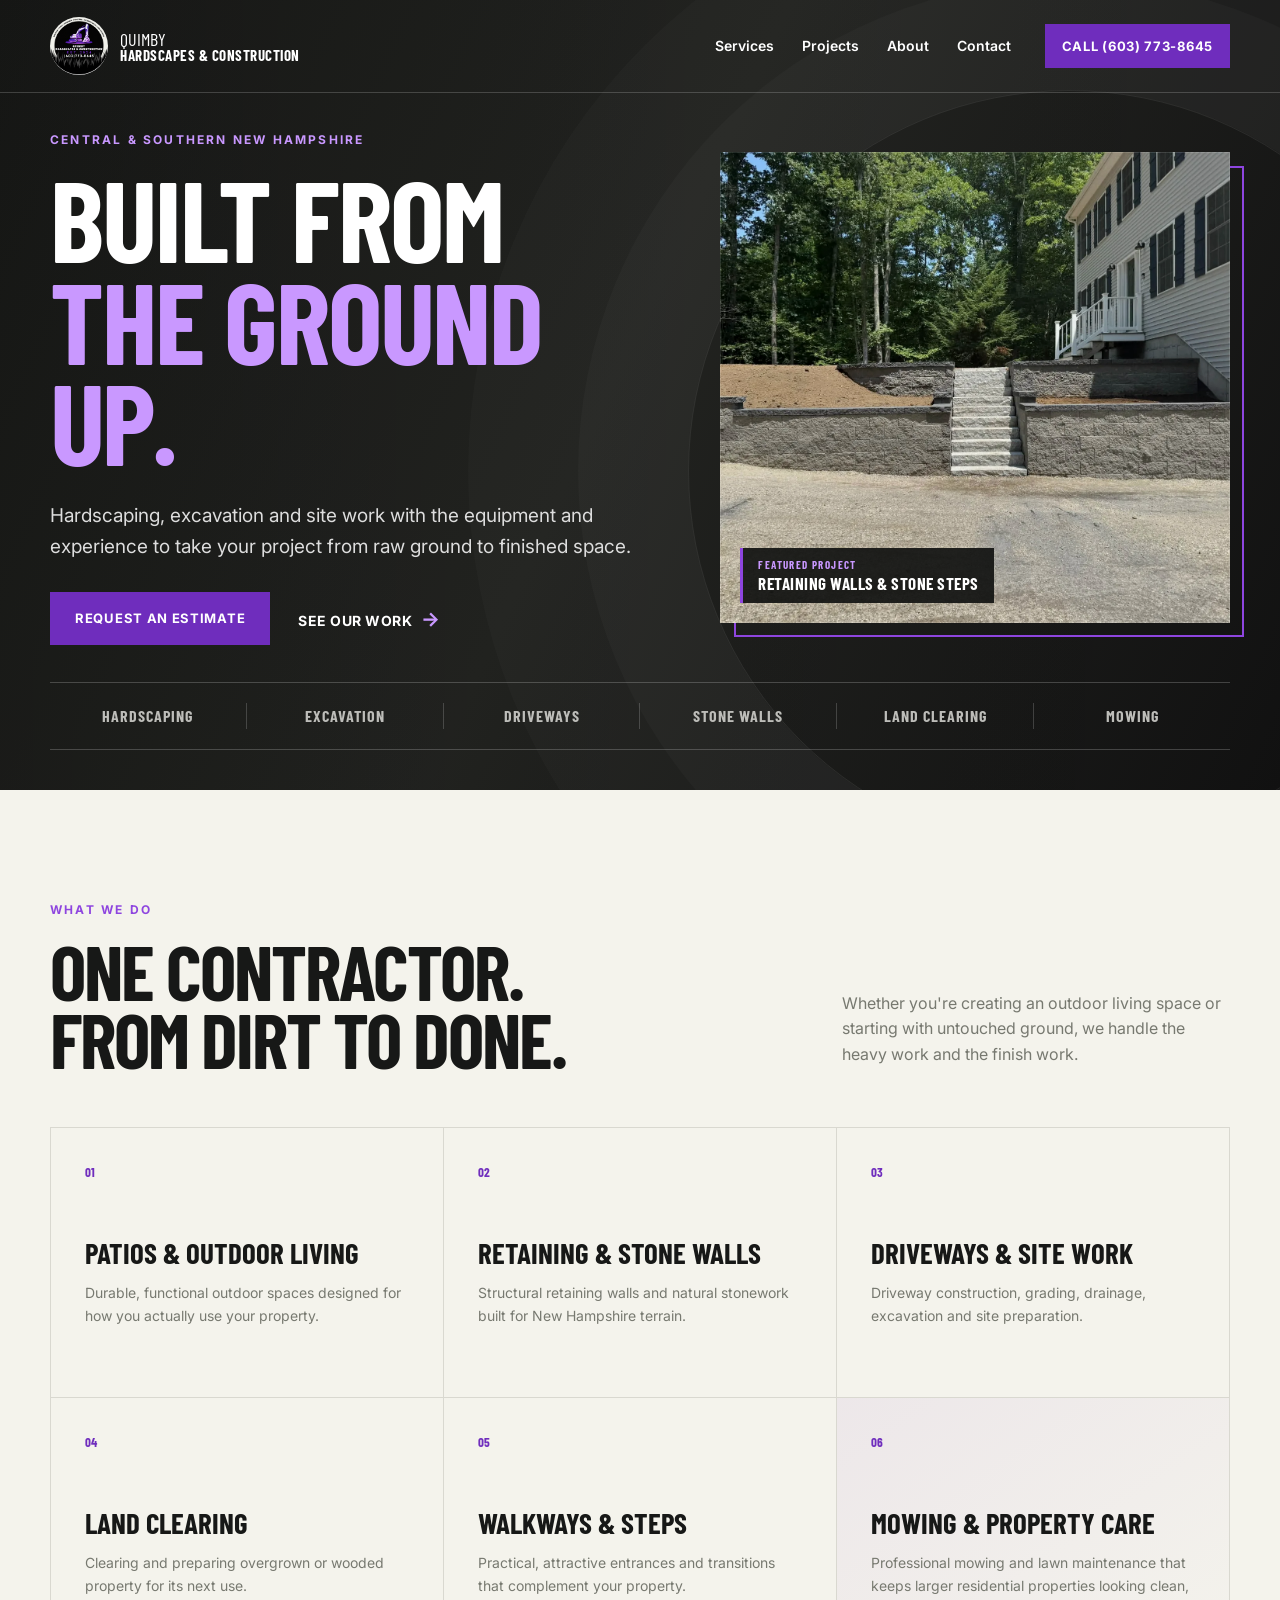
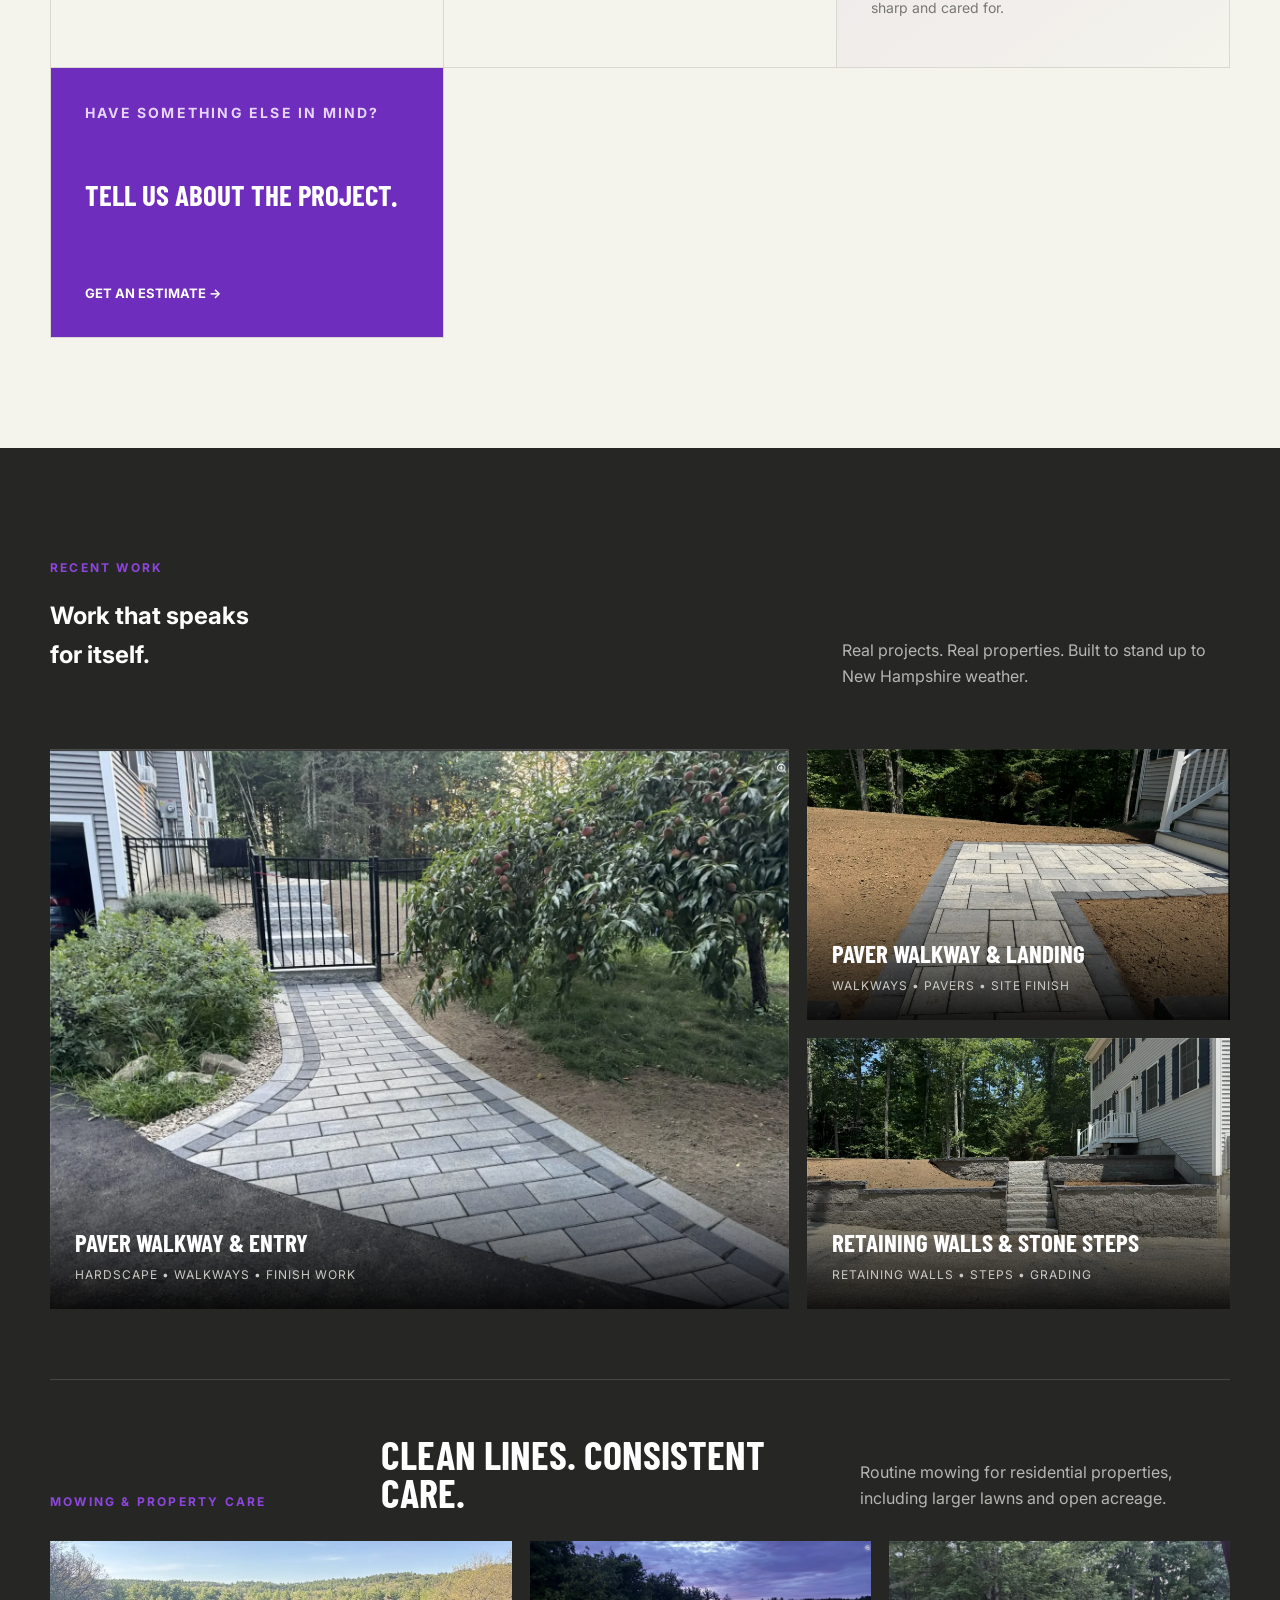
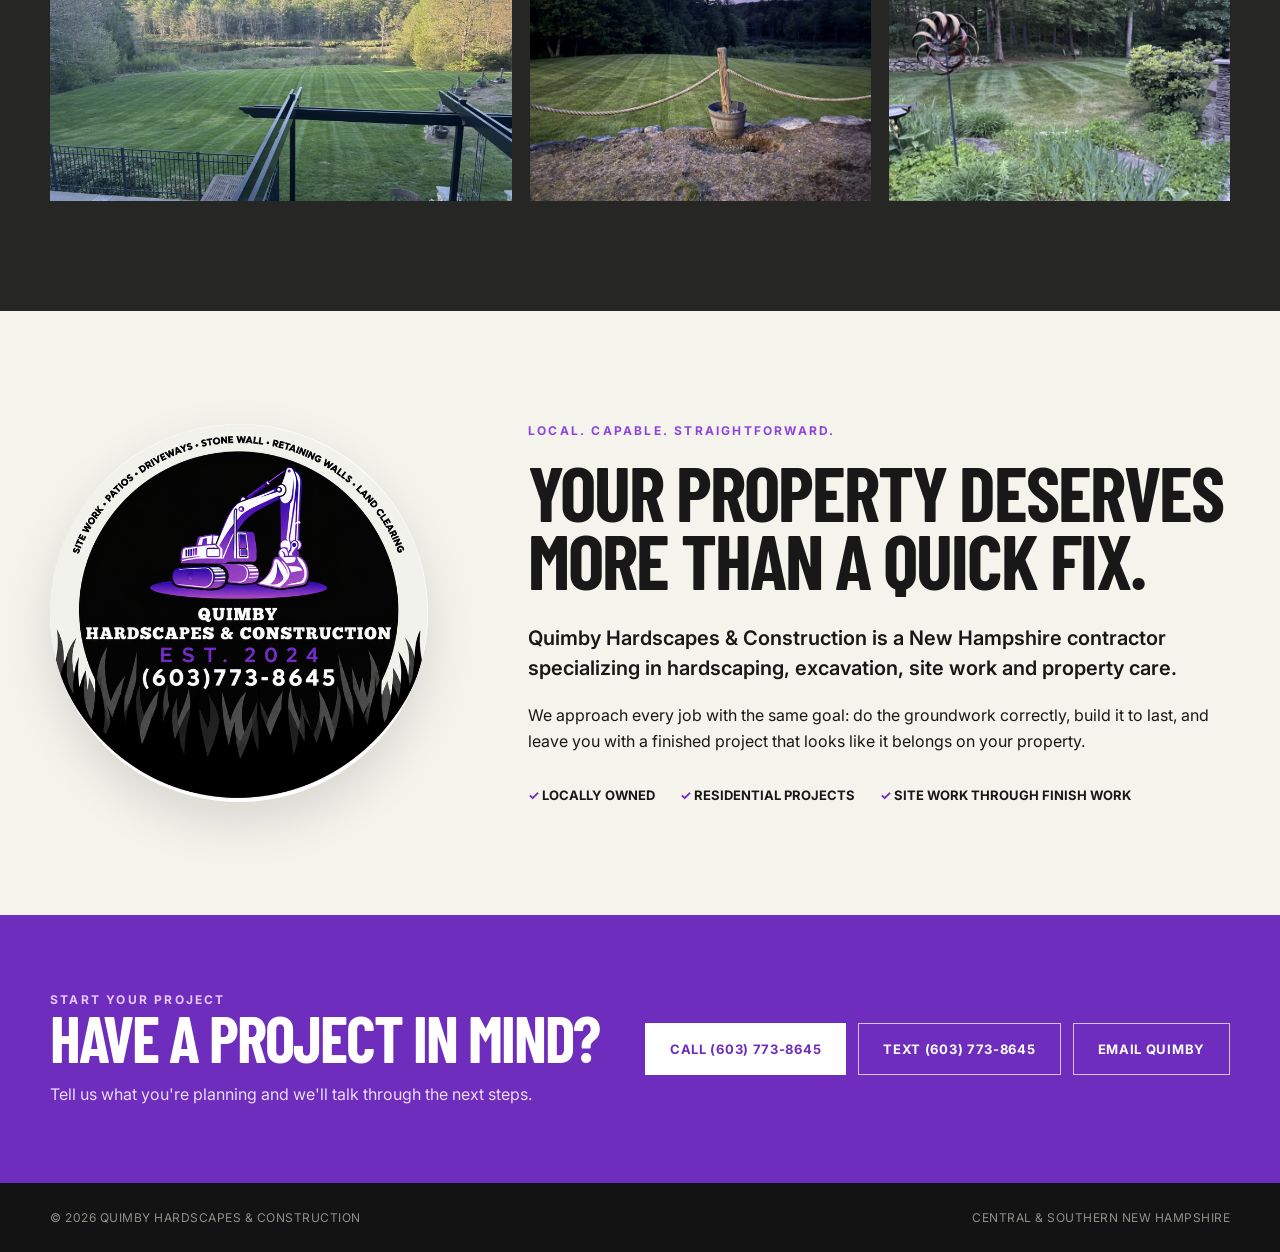
==== commit 50993a22: "Add separate contact CTA buttons Co-authored-by: vailstead <182256237+vailstead@users.noreply.github" ====
--- a/index.html
+++ b/index.html
@@ -120,7 +120,7 @@
   <section class="cta" id="contact">
     <div class="container cta-grid">
       <div><p class="eyebrow">Start your project</p><h2>Have a project in mind?</h2><p>Tell us what you're planning and we'll talk through the next steps.</p></div>
-      <div class="contact-actions"><a class="button button-light" href="tel:+16037738645">(603) 773-8645</a><a class="button button-outline" href="mailto:quimbyhardscapes24@gmail.com">Email Quimby</a></div>
+      <div class="contact-actions"><a class="button button-light" href="tel:+16037738645">Call (603) 773-8645</a><a class="button button-outline" href="sms:+16037738645">Text (603) 773-8645</a><a class="button button-outline" href="mailto:quimbyhardscapes24@gmail.com">Email Quimby</a></div>
     </div>
   </section>
 </main>
--- a/static/css/style.css
+++ b/static/css/style.css
@@ -1,6 +1,6 @@
 @import url('https://fonts.googleapis.com/css2?family=Barlow+Condensed:wght@600;700;800&family=Inter:wght@400;500;600;700&display=swap');
 :root{--ink:#171817;--charcoal:#262725;--cream:#f4f3ec;--white:#fff;--purple:#6f2dbd;--purple2:#8e45df;--muted:#777970;--line:#d9d8d0;--max:1180px}
-*{box-sizing:border-box}html{scroll-behavior:smooth}body{margin:0;background:var(--cream);color:var(--ink);font-family:Inter,Arial,sans-serif;line-height:1.6}img{max-width:100%;display:block}a{color:inherit;text-decoration:none}.container{width:min(calc(100% - 40px),var(--max));margin:auto}.site-header{position:absolute;z-index:20;width:100%;top:0;color:#fff;border-bottom:1px solid rgba(255,255,255,.18)}.nav-wrap{height:92px;display:flex;align-items:center;gap:34px}.brand{display:flex;align-items:center;gap:12px;margin-right:auto;text-transform:uppercase;font-family:"Barlow Condensed",sans-serif;font-size:18px;line-height:1}.brand img{width:58px;height:58px;border-radius:50%}.brand strong{display:block;font-size:15px;letter-spacing:.5px}.site-header nav{display:flex;gap:28px;font-size:14px;font-weight:600}.site-header nav a:hover{color:#c998ff}.button{display:inline-flex;align-items:center;justify-content:center;background:var(--purple);color:#fff;padding:15px 24px;text-transform:uppercase;font-weight:700;font-size:13px;letter-spacing:.7px;border:1px solid var(--purple);transition:.2s}.button:hover{background:var(--purple2);border-color:var(--purple2)}.button-small{padding:11px 16px}.hero{min-height:790px;position:relative;color:#fff;display:flex;align-items:center;background:linear-gradient(115deg,#191a18 0%,#242522 48%,#111 100%);overflow:hidden}.hero:after{content:"";position:absolute;width:760px;height:760px;border:1px solid rgba(255,255,255,.08);border-radius:50%;right:-170px;top:90px;box-shadow:0 0 0 110px rgba(255,255,255,.025),0 0 0 220px rgba(255,255,255,.018)}.hero-shade{position:absolute;inset:0;background:linear-gradient(90deg,rgba(0,0,0,.15),transparent)}.hero-content{position:relative;z-index:2;padding-top:90px}.eyebrow{text-transform:uppercase;letter-spacing:2.2px;font-weight:700;font-size:12px;color:var(--purple2);margin:0 0 18px}.hero .eyebrow{color:#c998ff}.hero h1,.section h2,.cta h2{font-family:"Barlow Condensed",sans-serif;text-transform:uppercase;line-height:.88;margin:0;font-size:clamp(64px,9vw,116px);letter-spacing:-2px}.hero h1 span{color:#c998ff}.hero-copy{max-width:650px;font-size:19px;color:#ddd;margin:30px 0}.hero-actions{display:flex;align-items:center;gap:28px}.text-link{font-size:14px;font-weight:700;text-transform:uppercase;letter-spacing:.5px}.text-link span{color:#c998ff;font-size:20px;margin-left:5px}.service-strip{position:absolute;top:580px;display:flex;gap:0;border-top:1px solid rgba(255,255,255,.2);border-bottom:1px solid rgba(255,255,255,.2);width:min(calc(100vw - 40px),var(--max));padding:20px 0;color:#bdbdb9;text-transform:uppercase;font-family:"Barlow Condensed";font-weight:700;letter-spacing:1px}.service-strip span{flex:1;text-align:center;border-right:1px solid rgba(255,255,255,.18)}.service-strip span:last-child{border:0}.section{padding:110px 0}.section-heading{display:grid;grid-template-columns:1.3fr .7fr;gap:70px;align-items:end;margin-bottom:55px}.section h2{font-size:clamp(48px,6vw,78px)}.section-heading>p{color:var(--muted);max-width:440px;margin:0 0 5px}.service-grid{display:grid;grid-template-columns:repeat(3,1fr);border-top:1px solid var(--line);border-left:1px solid var(--line)}.service-card{min-height:270px;padding:34px;border-right:1px solid var(--line);border-bottom:1px solid var(--line);position:relative}.card-number{font-family:"Barlow Condensed";font-size:13px;color:var(--purple);font-weight:700}.service-card h3{font-family:"Barlow Condensed";font-size:29px;text-transform:uppercase;line-height:1;margin:55px 0 15px}.service-card p{font-size:14px;color:var(--muted);margin:0}.service-card-accent{background:var(--purple);color:#fff}.service-card-accent .eyebrow,.service-card-accent p{color:#e6d4fb}.service-card-accent a{position:absolute;bottom:34px;font-weight:700;text-transform:uppercase;font-size:13px}.section-dark{background:var(--charcoal);color:#fff;padding:110px 0}.section-heading.light>p{color:#b5b6b0}.project-grid{display:grid;grid-template-columns:1.4fr .8fr;grid-template-rows:1fr 1fr;gap:18px}.project{position:relative;min-height:270px;background:#333}.project-large{grid-row:1/3;min-height:560px}.project-placeholder{position:absolute;inset:0;display:grid;place-items:center;background:linear-gradient(135deg,#373936,#20211f);color:#777;font-family:"Barlow Condensed";letter-spacing:2px}.project-placeholder:before{content:"";position:absolute;inset:20px;border:1px dashed #555}.project-caption{position:absolute;left:0;right:0;bottom:0;padding:55px 25px 22px;background:linear-gradient(transparent,rgba(0,0,0,.9))}.project-caption h3{font-family:"Barlow Condensed";text-transform:uppercase;font-size:25px;margin:0}.project-caption p{font-size:12px;text-transform:uppercase;letter-spacing:1px;color:#c9c9c4;margin:3px 0}.project-note{color:#999;font-size:12px}.project-note code{color:#c998ff}.about-grid{display:grid;grid-template-columns:.7fr 1.3fr;gap:100px;align-items:center}.about-logo img{width:100%;max-width:430px;border-radius:50%;box-shadow:0 20px 50px rgba(0,0,0,.12)}.about h2{margin-bottom:30px}.lead{font-size:20px;font-weight:600;line-height:1.5}.about p:not(.eyebrow){max-width:700px}.checks{display:flex;flex-wrap:wrap;gap:25px;margin-top:30px;font-size:13px;text-transform:uppercase;font-weight:700}.checks span::first-letter{color:var(--purple)}.cta{background:var(--purple);color:#fff;padding:75px 0}.cta-grid{display:grid;grid-template-columns:1fr auto;align-items:center;gap:40px}.cta .eyebrow{color:#e3c9ff}.cta h2{font-size:64px}.cta p{margin-bottom:0;color:#eadcf8}.contact-actions{display:flex;gap:12px}.button-light{background:#fff;border-color:#fff;color:var(--purple)}.button-light:hover{background:var(--cream);border-color:var(--cream)}.button-outline{background:transparent;border-color:rgba(255,255,255,.7)}.button-outline:hover{background:#fff;color:var(--purple);border-color:#fff}footer{background:#121312;color:#8e9089;padding:25px 0;font-size:12px;text-transform:uppercase;letter-spacing:.5px}.footer-wrap{display:flex;justify-content:space-between}
+*{box-sizing:border-box}html{scroll-behavior:smooth}body{margin:0;background:var(--cream);color:var(--ink);font-family:Inter,Arial,sans-serif;line-height:1.6}img{max-width:100%;display:block}a{color:inherit;text-decoration:none}.container{width:min(calc(100% - 40px),var(--max));margin:auto}.site-header{position:absolute;z-index:20;width:100%;top:0;color:#fff;border-bottom:1px solid rgba(255,255,255,.18)}.nav-wrap{height:92px;display:flex;align-items:center;gap:34px}.brand{display:flex;align-items:center;gap:12px;margin-right:auto;text-transform:uppercase;font-family:"Barlow Condensed",sans-serif;font-size:18px;line-height:1}.brand img{width:58px;height:58px;border-radius:50%}.brand strong{display:block;font-size:15px;letter-spacing:.5px}.site-header nav{display:flex;gap:28px;font-size:14px;font-weight:600}.site-header nav a:hover{color:#c998ff}.button{display:inline-flex;align-items:center;justify-content:center;background:var(--purple);color:#fff;padding:15px 24px;text-transform:uppercase;font-weight:700;font-size:13px;letter-spacing:.7px;border:1px solid var(--purple);transition:.2s}.button:hover{background:var(--purple2);border-color:var(--purple2)}.button-small{padding:11px 16px}.hero{min-height:790px;position:relative;color:#fff;display:flex;align-items:center;background:linear-gradient(115deg,#191a18 0%,#242522 48%,#111 100%);overflow:hidden}.hero:after{content:"";position:absolute;width:760px;height:760px;border:1px solid rgba(255,255,255,.08);border-radius:50%;right:-170px;top:90px;box-shadow:0 0 0 110px rgba(255,255,255,.025),0 0 0 220px rgba(255,255,255,.018)}.hero-shade{position:absolute;inset:0;background:linear-gradient(90deg,rgba(0,0,0,.15),transparent)}.hero-content{position:relative;z-index:2;padding-top:90px}.eyebrow{text-transform:uppercase;letter-spacing:2.2px;font-weight:700;font-size:12px;color:var(--purple2);margin:0 0 18px}.hero .eyebrow{color:#c998ff}.hero h1,.section h2,.cta h2{font-family:"Barlow Condensed",sans-serif;text-transform:uppercase;line-height:.88;margin:0;font-size:clamp(64px,9vw,116px);letter-spacing:-2px}.hero h1 span{color:#c998ff}.hero-copy{max-width:650px;font-size:19px;color:#ddd;margin:30px 0}.hero-actions{display:flex;align-items:center;gap:28px}.text-link{font-size:14px;font-weight:700;text-transform:uppercase;letter-spacing:.5px}.text-link span{color:#c998ff;font-size:20px;margin-left:5px}.service-strip{position:absolute;top:580px;display:flex;gap:0;border-top:1px solid rgba(255,255,255,.2);border-bottom:1px solid rgba(255,255,255,.2);width:min(calc(100vw - 40px),var(--max));padding:20px 0;color:#bdbdb9;text-transform:uppercase;font-family:"Barlow Condensed";font-weight:700;letter-spacing:1px}.service-strip span{flex:1;text-align:center;border-right:1px solid rgba(255,255,255,.18)}.service-strip span:last-child{border:0}.section{padding:110px 0}.section-heading{display:grid;grid-template-columns:1.3fr .7fr;gap:70px;align-items:end;margin-bottom:55px}.section h2{font-size:clamp(48px,6vw,78px)}.section-heading>p{color:var(--muted);max-width:440px;margin:0 0 5px}.service-grid{display:grid;grid-template-columns:repeat(3,1fr);border-top:1px solid var(--line);border-left:1px solid var(--line)}.service-card{min-height:270px;padding:34px;border-right:1px solid var(--line);border-bottom:1px solid var(--line);position:relative}.card-number{font-family:"Barlow Condensed";font-size:13px;color:var(--purple);font-weight:700}.service-card h3{font-family:"Barlow Condensed";font-size:29px;text-transform:uppercase;line-height:1;margin:55px 0 15px}.service-card p{font-size:14px;color:var(--muted);margin:0}.service-card-accent{background:var(--purple);color:#fff}.service-card-accent .eyebrow,.service-card-accent p{color:#e6d4fb}.service-card-accent a{position:absolute;bottom:34px;font-weight:700;text-transform:uppercase;font-size:13px}.section-dark{background:var(--charcoal);color:#fff;padding:110px 0}.section-heading.light>p{color:#b5b6b0}.project-grid{display:grid;grid-template-columns:1.4fr .8fr;grid-template-rows:1fr 1fr;gap:18px}.project{position:relative;min-height:270px;background:#333}.project-large{grid-row:1/3;min-height:560px}.project-placeholder{position:absolute;inset:0;display:grid;place-items:center;background:linear-gradient(135deg,#373936,#20211f);color:#777;font-family:"Barlow Condensed";letter-spacing:2px}.project-placeholder:before{content:"";position:absolute;inset:20px;border:1px dashed #555}.project-caption{position:absolute;left:0;right:0;bottom:0;padding:55px 25px 22px;background:linear-gradient(transparent,rgba(0,0,0,.9))}.project-caption h3{font-family:"Barlow Condensed";text-transform:uppercase;font-size:25px;margin:0}.project-caption p{font-size:12px;text-transform:uppercase;letter-spacing:1px;color:#c9c9c4;margin:3px 0}.project-note{color:#999;font-size:12px}.project-note code{color:#c998ff}.about-grid{display:grid;grid-template-columns:.7fr 1.3fr;gap:100px;align-items:center}.about-logo img{width:100%;max-width:430px;border-radius:50%;box-shadow:0 20px 50px rgba(0,0,0,.12)}.about h2{margin-bottom:30px}.lead{font-size:20px;font-weight:600;line-height:1.5}.about p:not(.eyebrow){max-width:700px}.checks{display:flex;flex-wrap:wrap;gap:25px;margin-top:30px;font-size:13px;text-transform:uppercase;font-weight:700}.checks span::first-letter{color:var(--purple)}.cta{background:var(--purple);color:#fff;padding:75px 0}.cta-grid{display:grid;grid-template-columns:1fr auto;align-items:center;gap:40px}.cta .eyebrow{color:#e3c9ff}.cta h2{font-size:64px}.cta p{margin-bottom:0;color:#eadcf8}.contact-actions{display:flex;flex-wrap:wrap;gap:12px}.button-light{background:#fff;border-color:#fff;color:var(--purple)}.button-light:hover{background:var(--cream);border-color:var(--cream)}.button-outline{background:transparent;border-color:rgba(255,255,255,.7)}.button-outline:hover{background:#fff;color:var(--purple);border-color:#fff}footer{background:#121312;color:#8e9089;padding:25px 0;font-size:12px;text-transform:uppercase;letter-spacing:.5px}.footer-wrap{display:flex;justify-content:space-between}
 @media(max-width:900px){.site-header nav{display:none}.nav-wrap>.button{display:none}.section-heading,.about-grid,.cta-grid{grid-template-columns:1fr;gap:30px}.service-grid{grid-template-columns:1fr 1fr}.project-grid{grid-template-columns:1fr;grid-template-rows:auto}.project-large{grid-row:auto;min-height:400px}.project{min-height:320px}.service-strip{display:none}.hero{min-height:700px}.about-logo img{max-width:320px}.contact-actions{justify-content:flex-start}}
 @media(max-width:600px){.container{width:min(calc(100% - 28px),var(--max))}.brand span{display:none}.hero h1{font-size:65px}.hero-copy{font-size:16px}.hero-actions{align-items:flex-start;flex-direction:column;gap:18px}.section,.section-dark{padding:75px 0}.service-grid{grid-template-columns:1fr}.service-card{min-height:220px}.service-card h3{margin-top:38px}.section-heading{margin-bottom:35px}.section h2{font-size:50px}.cta h2{font-size:50px}.contact-actions{flex-direction:column}.footer-wrap{flex-direction:column;gap:8px}.nav-wrap{height:78px}.brand img{width:50px;height:50px}}
 
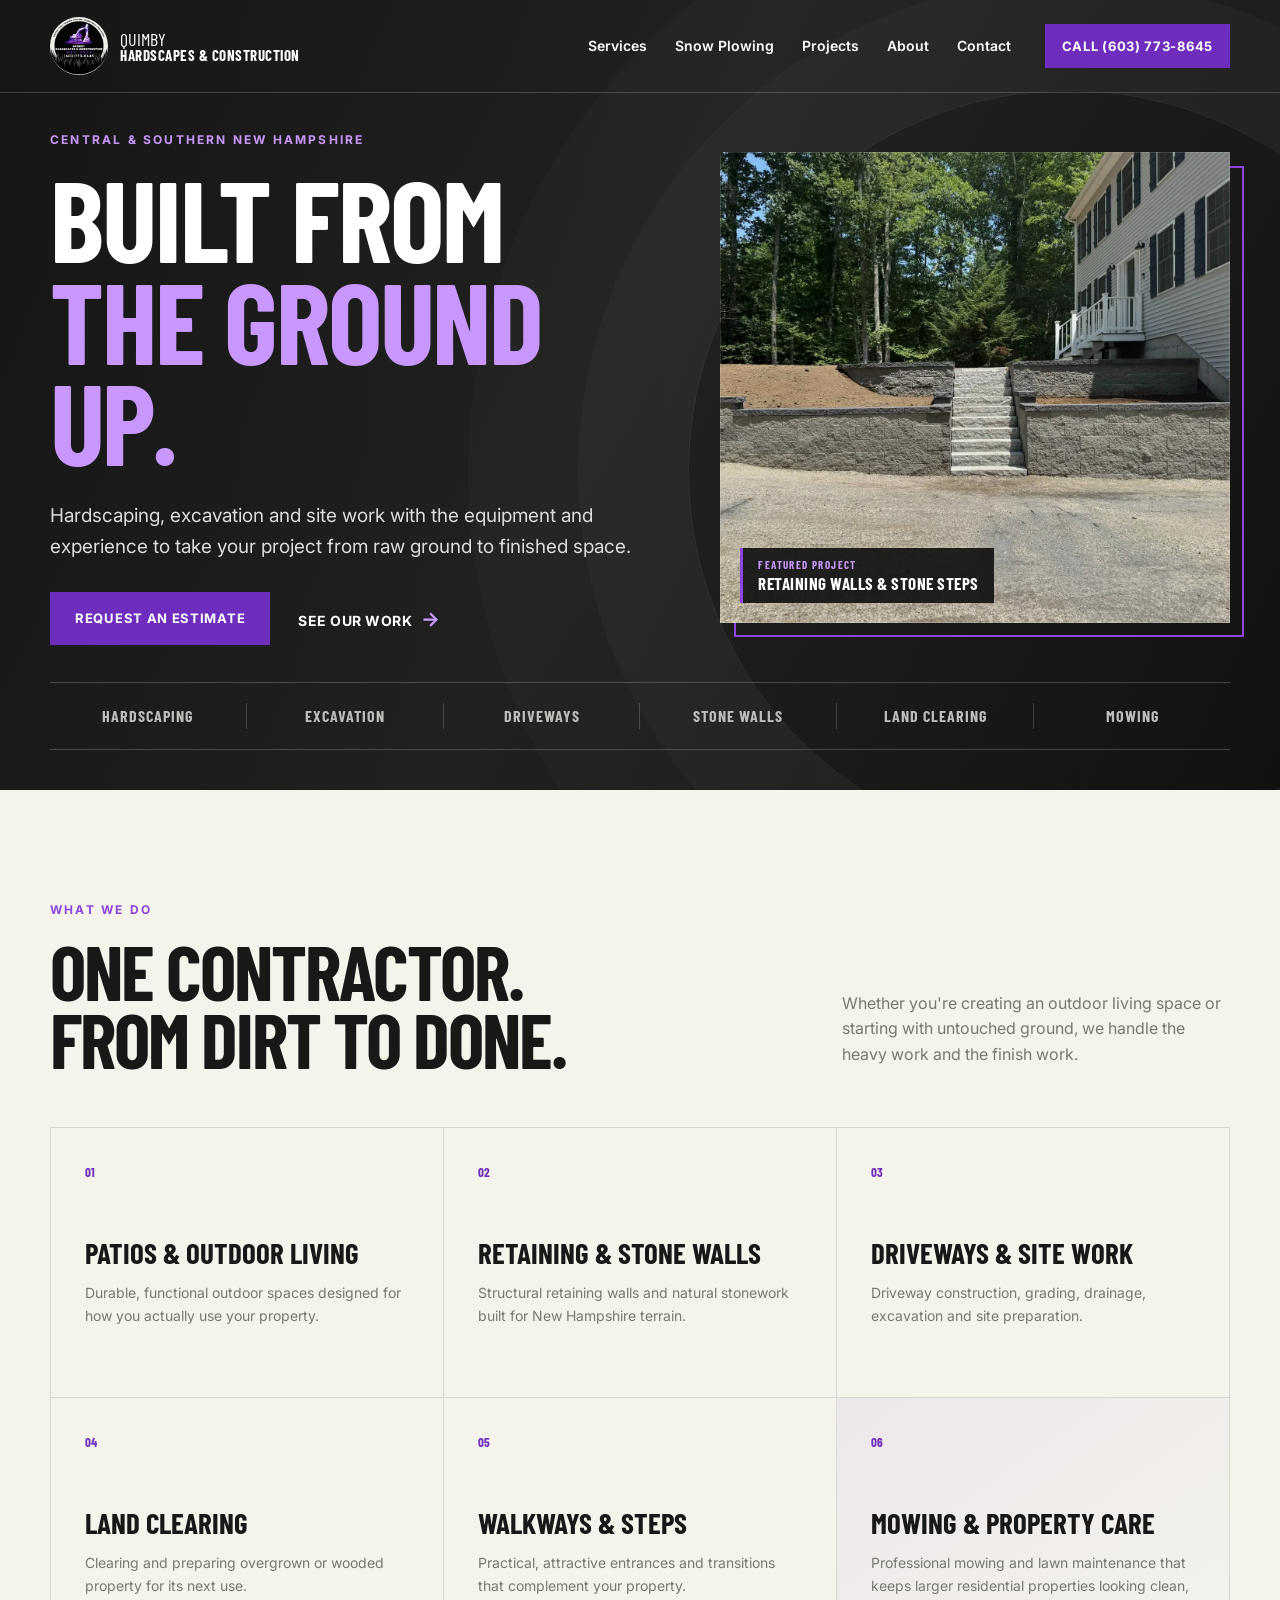
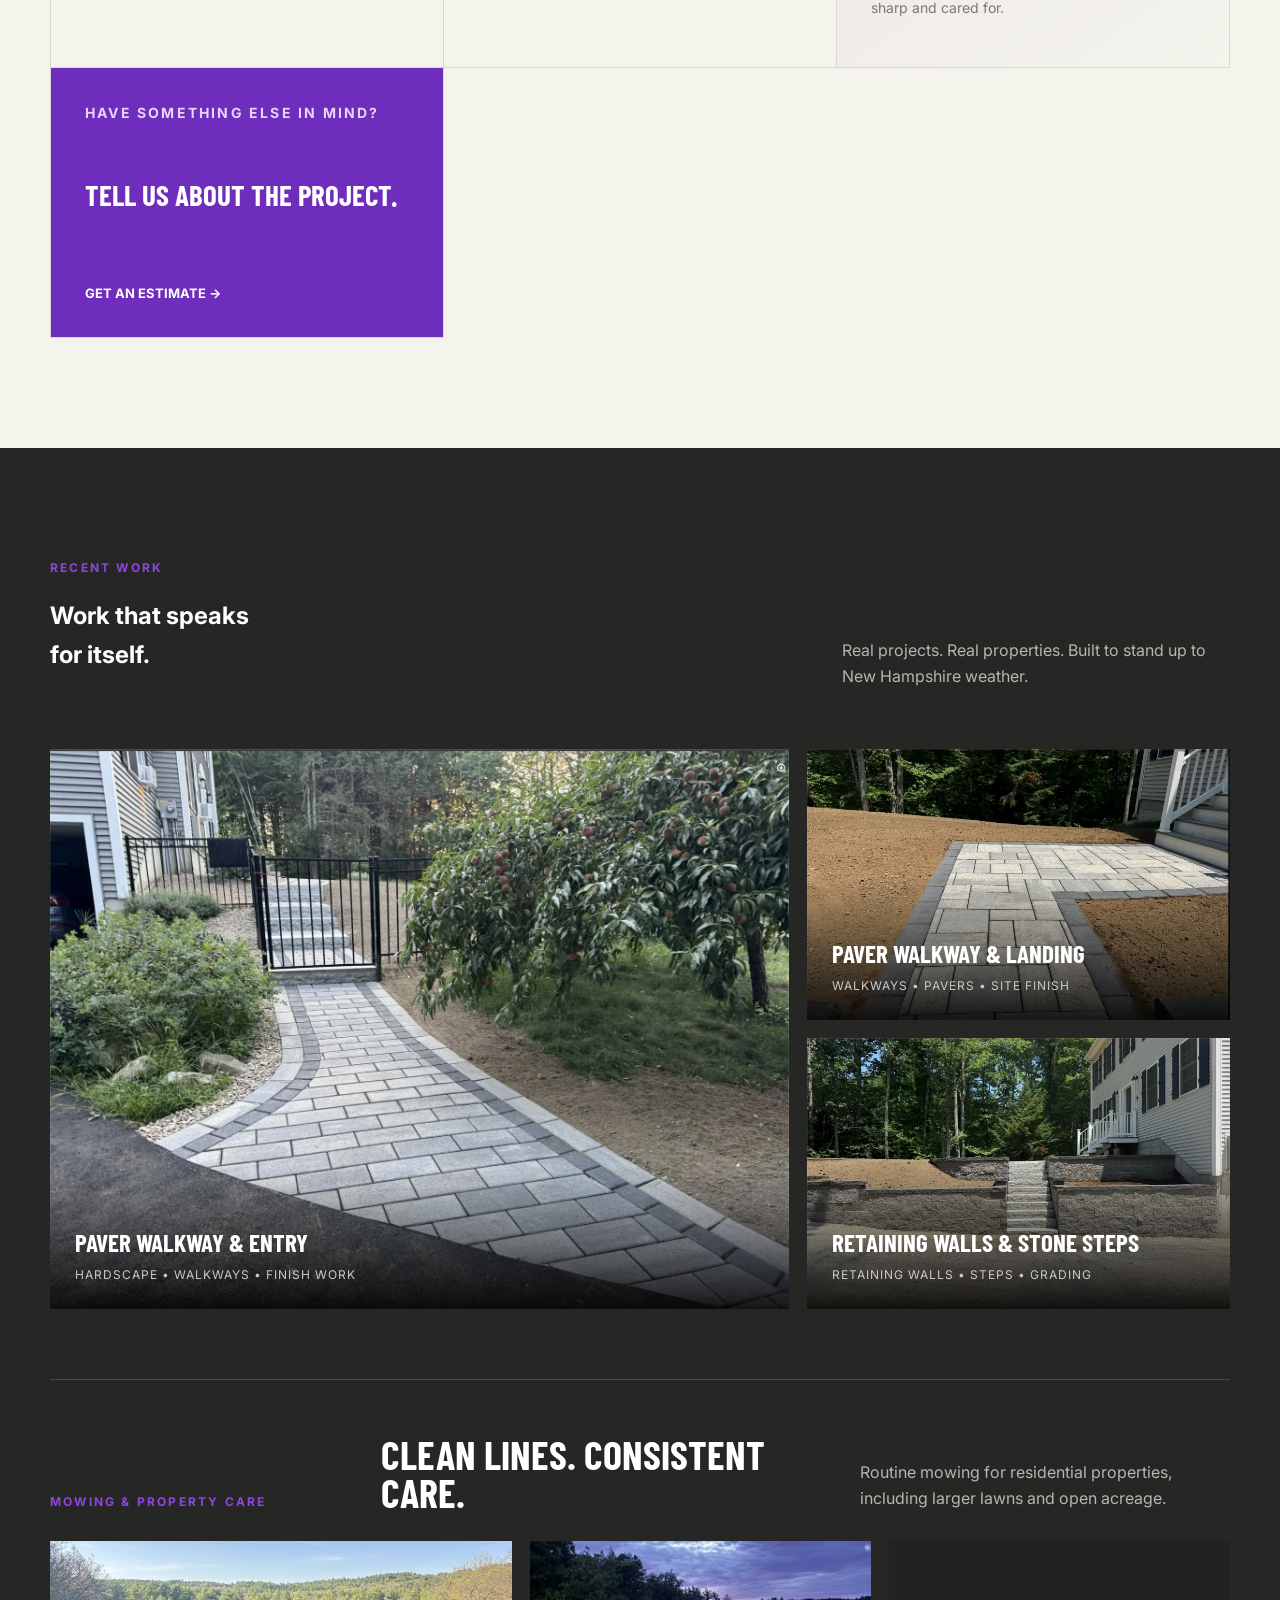
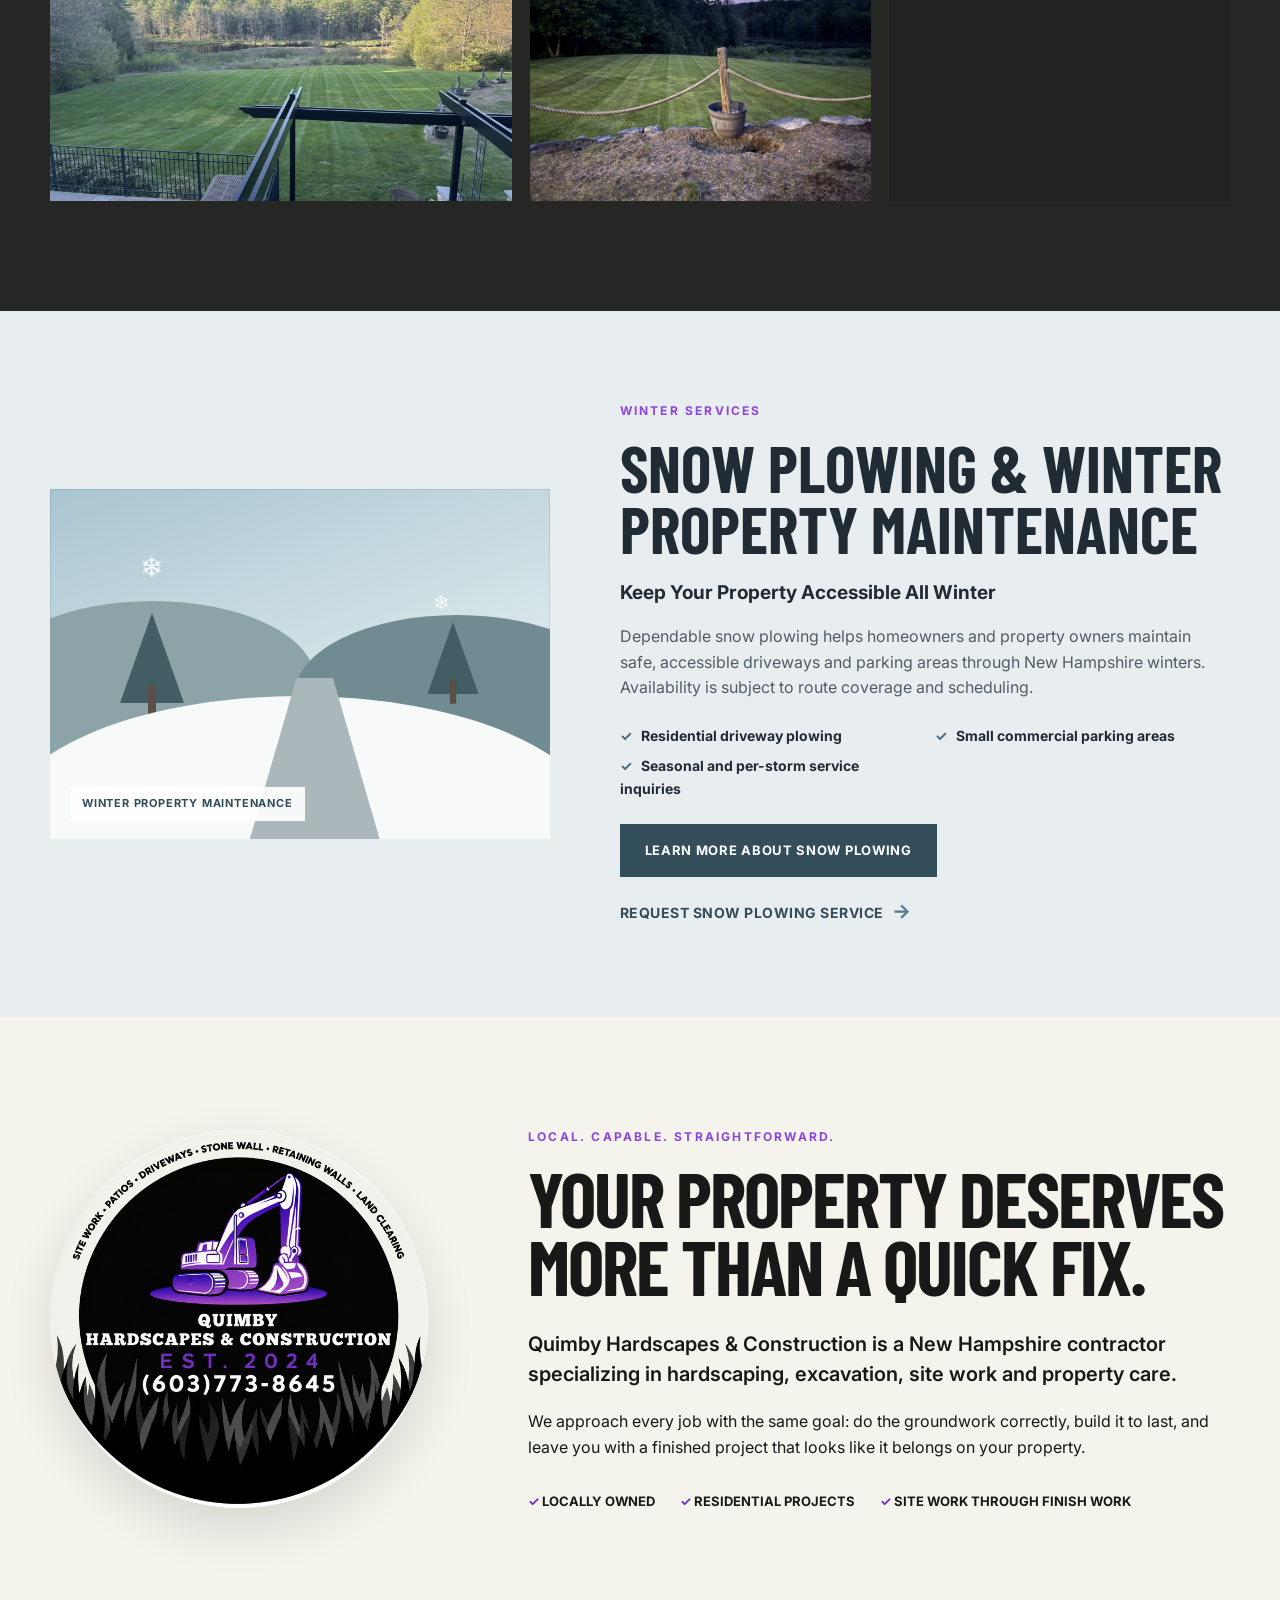
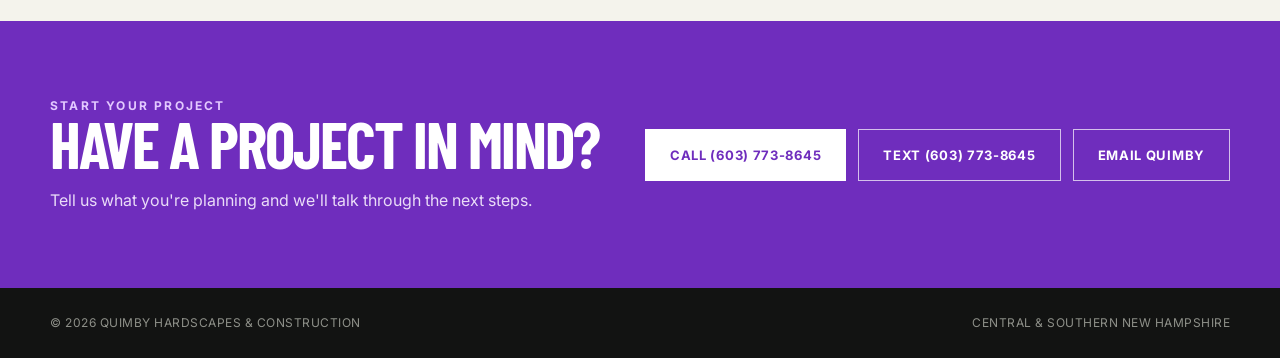
==== commit 0f41ef29: "Add snow plowing service pages Co-authored-by: vailstead <182256237+vailstead@users.noreply.github.c" ====
--- a/index.html
+++ b/index.html
@@ -54,7 +54,7 @@
       <span>Quimby <strong>Hardscapes & Construction</strong></span>
     </a>
     <nav aria-label="Primary navigation">
-      <a href="#services">Services</a><a href="#projects">Projects</a><a href="#about">About</a><a href="#contact">Contact</a>
+      <a href="#services">Services</a><a href="/services/snow-plowing/">Snow Plowing</a><a href="#projects">Projects</a><a href="#about">About</a><a href="#contact">Contact</a>
     </nav>
     <a class="button button-small" href="tel:+16037738645">Call (603) 773-8645</a>
   </div>
@@ -110,6 +110,35 @@
     </div>
   </section>
 
+  <section class="snow-promo" aria-labelledby="snow-promo-title">
+    <div class="container snow-promo-grid">
+      <div class="snow-illustration" role="img" aria-label="Illustration of a clear driveway bordered by snow during a New Hampshire winter">
+        <span class="snowflake snowflake-one" aria-hidden="true">❄</span>
+        <span class="snowflake snowflake-two" aria-hidden="true">❄</span>
+        <span class="snowy-tree snowy-tree-left" aria-hidden="true"></span>
+        <span class="snowy-tree snowy-tree-right" aria-hidden="true"></span>
+        <span class="snowy-driveway" aria-hidden="true"></span>
+        <span class="snowy-ground" aria-hidden="true"></span>
+        <span class="illustration-label">Winter property maintenance</span>
+      </div>
+      <div class="snow-promo-copy">
+        <p class="eyebrow">Winter services</p>
+        <h2 id="snow-promo-title">Snow Plowing &amp; Winter Property Maintenance</h2>
+        <h3>Keep Your Property Accessible All Winter</h3>
+        <p>Dependable snow plowing helps homeowners and property owners maintain safe, accessible driveways and parking areas through New Hampshire winters. Availability is subject to route coverage and scheduling.</p>
+        <ul class="snow-benefits">
+          <li>Residential driveway plowing</li>
+          <li>Small commercial parking areas</li>
+          <li>Seasonal and per-storm service inquiries</li>
+        </ul>
+        <div class="snow-promo-actions">
+          <a class="button" href="/services/snow-plowing/">Learn More About Snow Plowing</a>
+          <a class="text-link" href="#contact">Request Snow Plowing Service <span>→</span></a>
+        </div>
+      </div>
+    </div>
+  </section>
+
   <section class="section about" id="about">
     <div class="container about-grid">
       <div class="about-logo"><img loading="lazy" decoding="async" src="static/images/quimby-logo.png" alt="Quimby Hardscapes & Construction"></div>
--- a/static/css/style.css
+++ b/static/css/style.css
@@ -1,76 +1,1207 @@
-@import url('https://fonts.googleapis.com/css2?family=Barlow+Condensed:wght@600;700;800&family=Inter:wght@400;500;600;700&display=swap');
-:root{--ink:#171817;--charcoal:#262725;--cream:#f4f3ec;--white:#fff;--purple:#6f2dbd;--purple2:#8e45df;--muted:#777970;--line:#d9d8d0;--max:1180px}
-*{box-sizing:border-box}html{scroll-behavior:smooth}body{margin:0;background:var(--cream);color:var(--ink);font-family:Inter,Arial,sans-serif;line-height:1.6}img{max-width:100%;display:block}a{color:inherit;text-decoration:none}.container{width:min(calc(100% - 40px),var(--max));margin:auto}.site-header{position:absolute;z-index:20;width:100%;top:0;color:#fff;border-bottom:1px solid rgba(255,255,255,.18)}.nav-wrap{height:92px;display:flex;align-items:center;gap:34px}.brand{display:flex;align-items:center;gap:12px;margin-right:auto;text-transform:uppercase;font-family:"Barlow Condensed",sans-serif;font-size:18px;line-height:1}.brand img{width:58px;height:58px;border-radius:50%}.brand strong{display:block;font-size:15px;letter-spacing:.5px}.site-header nav{display:flex;gap:28px;font-size:14px;font-weight:600}.site-header nav a:hover{color:#c998ff}.button{display:inline-flex;align-items:center;justify-content:center;background:var(--purple);color:#fff;padding:15px 24px;text-transform:uppercase;font-weight:700;font-size:13px;letter-spacing:.7px;border:1px solid var(--purple);transition:.2s}.button:hover{background:var(--purple2);border-color:var(--purple2)}.button-small{padding:11px 16px}.hero{min-height:790px;position:relative;color:#fff;display:flex;align-items:center;background:linear-gradient(115deg,#191a18 0%,#242522 48%,#111 100%);overflow:hidden}.hero:after{content:"";position:absolute;width:760px;height:760px;border:1px solid rgba(255,255,255,.08);border-radius:50%;right:-170px;top:90px;box-shadow:0 0 0 110px rgba(255,255,255,.025),0 0 0 220px rgba(255,255,255,.018)}.hero-shade{position:absolute;inset:0;background:linear-gradient(90deg,rgba(0,0,0,.15),transparent)}.hero-content{position:relative;z-index:2;padding-top:90px}.eyebrow{text-transform:uppercase;letter-spacing:2.2px;font-weight:700;font-size:12px;color:var(--purple2);margin:0 0 18px}.hero .eyebrow{color:#c998ff}.hero h1,.section h2,.cta h2{font-family:"Barlow Condensed",sans-serif;text-transform:uppercase;line-height:.88;margin:0;font-size:clamp(64px,9vw,116px);letter-spacing:-2px}.hero h1 span{color:#c998ff}.hero-copy{max-width:650px;font-size:19px;color:#ddd;margin:30px 0}.hero-actions{display:flex;align-items:center;gap:28px}.text-link{font-size:14px;font-weight:700;text-transform:uppercase;letter-spacing:.5px}.text-link span{color:#c998ff;font-size:20px;margin-left:5px}.service-strip{position:absolute;top:580px;display:flex;gap:0;border-top:1px solid rgba(255,255,255,.2);border-bottom:1px solid rgba(255,255,255,.2);width:min(calc(100vw - 40px),var(--max));padding:20px 0;color:#bdbdb9;text-transform:uppercase;font-family:"Barlow Condensed";font-weight:700;letter-spacing:1px}.service-strip span{flex:1;text-align:center;border-right:1px solid rgba(255,255,255,.18)}.service-strip span:last-child{border:0}.section{padding:110px 0}.section-heading{display:grid;grid-template-columns:1.3fr .7fr;gap:70px;align-items:end;margin-bottom:55px}.section h2{font-size:clamp(48px,6vw,78px)}.section-heading>p{color:var(--muted);max-width:440px;margin:0 0 5px}.service-grid{display:grid;grid-template-columns:repeat(3,1fr);border-top:1px solid var(--line);border-left:1px solid var(--line)}.service-card{min-height:270px;padding:34px;border-right:1px solid var(--line);border-bottom:1px solid var(--line);position:relative}.card-number{font-family:"Barlow Condensed";font-size:13px;color:var(--purple);font-weight:700}.service-card h3{font-family:"Barlow Condensed";font-size:29px;text-transform:uppercase;line-height:1;margin:55px 0 15px}.service-card p{font-size:14px;color:var(--muted);margin:0}.service-card-accent{background:var(--purple);color:#fff}.service-card-accent .eyebrow,.service-card-accent p{color:#e6d4fb}.service-card-accent a{position:absolute;bottom:34px;font-weight:700;text-transform:uppercase;font-size:13px}.section-dark{background:var(--charcoal);color:#fff;padding:110px 0}.section-heading.light>p{color:#b5b6b0}.project-grid{display:grid;grid-template-columns:1.4fr .8fr;grid-template-rows:1fr 1fr;gap:18px}.project{position:relative;min-height:270px;background:#333}.project-large{grid-row:1/3;min-height:560px}.project-placeholder{position:absolute;inset:0;display:grid;place-items:center;background:linear-gradient(135deg,#373936,#20211f);color:#777;font-family:"Barlow Condensed";letter-spacing:2px}.project-placeholder:before{content:"";position:absolute;inset:20px;border:1px dashed #555}.project-caption{position:absolute;left:0;right:0;bottom:0;padding:55px 25px 22px;background:linear-gradient(transparent,rgba(0,0,0,.9))}.project-caption h3{font-family:"Barlow Condensed";text-transform:uppercase;font-size:25px;margin:0}.project-caption p{font-size:12px;text-transform:uppercase;letter-spacing:1px;color:#c9c9c4;margin:3px 0}.project-note{color:#999;font-size:12px}.project-note code{color:#c998ff}.about-grid{display:grid;grid-template-columns:.7fr 1.3fr;gap:100px;align-items:center}.about-logo img{width:100%;max-width:430px;border-radius:50%;box-shadow:0 20px 50px rgba(0,0,0,.12)}.about h2{margin-bottom:30px}.lead{font-size:20px;font-weight:600;line-height:1.5}.about p:not(.eyebrow){max-width:700px}.checks{display:flex;flex-wrap:wrap;gap:25px;margin-top:30px;font-size:13px;text-transform:uppercase;font-weight:700}.checks span::first-letter{color:var(--purple)}.cta{background:var(--purple);color:#fff;padding:75px 0}.cta-grid{display:grid;grid-template-columns:1fr auto;align-items:center;gap:40px}.cta .eyebrow{color:#e3c9ff}.cta h2{font-size:64px}.cta p{margin-bottom:0;color:#eadcf8}.contact-actions{display:flex;flex-wrap:wrap;gap:12px}.button-light{background:#fff;border-color:#fff;color:var(--purple)}.button-light:hover{background:var(--cream);border-color:var(--cream)}.button-outline{background:transparent;border-color:rgba(255,255,255,.7)}.button-outline:hover{background:#fff;color:var(--purple);border-color:#fff}footer{background:#121312;color:#8e9089;padding:25px 0;font-size:12px;text-transform:uppercase;letter-spacing:.5px}.footer-wrap{display:flex;justify-content:space-between}
-@media(max-width:900px){.site-header nav{display:none}.nav-wrap>.button{display:none}.section-heading,.about-grid,.cta-grid{grid-template-columns:1fr;gap:30px}.service-grid{grid-template-columns:1fr 1fr}.project-grid{grid-template-columns:1fr;grid-template-rows:auto}.project-large{grid-row:auto;min-height:400px}.project{min-height:320px}.service-strip{display:none}.hero{min-height:700px}.about-logo img{max-width:320px}.contact-actions{justify-content:flex-start}}
-@media(max-width:600px){.container{width:min(calc(100% - 28px),var(--max))}.brand span{display:none}.hero h1{font-size:65px}.hero-copy{font-size:16px}.hero-actions{align-items:flex-start;flex-direction:column;gap:18px}.section,.section-dark{padding:75px 0}.service-grid{grid-template-columns:1fr}.service-card{min-height:220px}.service-card h3{margin-top:38px}.section-heading{margin-bottom:35px}.section h2{font-size:50px}.cta h2{font-size:50px}.contact-actions{flex-direction:column}.footer-wrap{flex-direction:column;gap:8px}.nav-wrap{height:78px}.brand img{width:50px;height:50px}}
+@import url("https://fonts.googleapis.com/css2?family=Barlow+Condensed:wght@600;700;800&family=Inter:wght@400;500;600;700&display=swap");
+:root {
+  --ink: #171817;
+  --charcoal: #262725;
+  --cream: #f4f3ec;
+  --white: #fff;
+  --purple: #6f2dbd;
+  --purple2: #8e45df;
+  --muted: #777970;
+  --line: #d9d8d0;
+  --max: 1180px;
+}
+* {
+  box-sizing: border-box;
+}
+html {
+  scroll-behavior: smooth;
+}
+body {
+  margin: 0;
+  background: var(--cream);
+  color: var(--ink);
+  font-family: Inter, Arial, sans-serif;
+  line-height: 1.6;
+}
+img {
+  max-width: 100%;
+  display: block;
+}
+a {
+  color: inherit;
+  text-decoration: none;
+}
+.container {
+  width: min(calc(100% - 40px), var(--max));
+  margin: auto;
+}
+.site-header {
+  position: absolute;
+  z-index: 20;
+  width: 100%;
+  top: 0;
+  color: #fff;
+  border-bottom: 1px solid rgba(255, 255, 255, 0.18);
+}
+.nav-wrap {
+  height: 92px;
+  display: flex;
+  align-items: center;
+  gap: 34px;
+}
+.brand {
+  display: flex;
+  align-items: center;
+  gap: 12px;
+  margin-right: auto;
+  text-transform: uppercase;
+  font-family: "Barlow Condensed", sans-serif;
+  font-size: 18px;
+  line-height: 1;
+}
+.brand img {
+  width: 58px;
+  height: 58px;
+  border-radius: 50%;
+}
+.brand strong {
+  display: block;
+  font-size: 15px;
+  letter-spacing: 0.5px;
+}
+.site-header nav {
+  display: flex;
+  gap: 28px;
+  font-size: 14px;
+  font-weight: 600;
+}
+.site-header nav a:hover {
+  color: #c998ff;
+}
+.button {
+  display: inline-flex;
+  align-items: center;
+  justify-content: center;
+  background: var(--purple);
+  color: #fff;
+  padding: 15px 24px;
+  text-transform: uppercase;
+  font-weight: 700;
+  font-size: 13px;
+  letter-spacing: 0.7px;
+  border: 1px solid var(--purple);
+  transition: 0.2s;
+}
+.button:hover {
+  background: var(--purple2);
+  border-color: var(--purple2);
+}
+.button-small {
+  padding: 11px 16px;
+}
+.hero {
+  min-height: 790px;
+  position: relative;
+  color: #fff;
+  display: flex;
+  align-items: center;
+  background: linear-gradient(115deg, #191a18 0%, #242522 48%, #111 100%);
+  overflow: hidden;
+}
+.hero:after {
+  content: "";
+  position: absolute;
+  width: 760px;
+  height: 760px;
+  border: 1px solid rgba(255, 255, 255, 0.08);
+  border-radius: 50%;
+  right: -170px;
+  top: 90px;
+  box-shadow: 0 0 0 110px rgba(255, 255, 255, 0.025),
+    0 0 0 220px rgba(255, 255, 255, 0.018);
+}
+.hero-shade {
+  position: absolute;
+  inset: 0;
+  background: linear-gradient(90deg, rgba(0, 0, 0, 0.15), transparent);
+}
+.hero-content {
+  position: relative;
+  z-index: 2;
+  padding-top: 90px;
+}
+.eyebrow {
+  text-transform: uppercase;
+  letter-spacing: 2.2px;
+  font-weight: 700;
+  font-size: 12px;
+  color: var(--purple2);
+  margin: 0 0 18px;
+}
+.hero .eyebrow {
+  color: #c998ff;
+}
+.hero h1,
+.section h2,
+.cta h2 {
+  font-family: "Barlow Condensed", sans-serif;
+  text-transform: uppercase;
+  line-height: 0.88;
+  margin: 0;
+  font-size: clamp(64px, 9vw, 116px);
+  letter-spacing: -2px;
+}
+.hero h1 span {
+  color: #c998ff;
+}
+.hero-copy {
+  max-width: 650px;
+  font-size: 19px;
+  color: #ddd;
+  margin: 30px 0;
+}
+.hero-actions {
+  display: flex;
+  align-items: center;
+  gap: 28px;
+}
+.text-link {
+  font-size: 14px;
+  font-weight: 700;
+  text-transform: uppercase;
+  letter-spacing: 0.5px;
+}
+.text-link span {
+  color: #c998ff;
+  font-size: 20px;
+  margin-left: 5px;
+}
+.service-strip {
+  position: absolute;
+  top: 580px;
+  display: flex;
+  gap: 0;
+  border-top: 1px solid rgba(255, 255, 255, 0.2);
+  border-bottom: 1px solid rgba(255, 255, 255, 0.2);
+  width: min(calc(100vw - 40px), var(--max));
+  padding: 20px 0;
+  color: #bdbdb9;
+  text-transform: uppercase;
+  font-family: "Barlow Condensed";
+  font-weight: 700;
+  letter-spacing: 1px;
+}
+.service-strip span {
+  flex: 1;
+  text-align: center;
+  border-right: 1px solid rgba(255, 255, 255, 0.18);
+}
+.service-strip span:last-child {
+  border: 0;
+}
+.section {
+  padding: 110px 0;
+}
+.section-heading {
+  display: grid;
+  grid-template-columns: 1.3fr 0.7fr;
+  gap: 70px;
+  align-items: end;
+  margin-bottom: 55px;
+}
+.section h2 {
+  font-size: clamp(48px, 6vw, 78px);
+}
+.section-heading > p {
+  color: var(--muted);
+  max-width: 440px;
+  margin: 0 0 5px;
+}
+.service-grid {
+  display: grid;
+  grid-template-columns: repeat(3, 1fr);
+  border-top: 1px solid var(--line);
+  border-left: 1px solid var(--line);
+}
+.service-card {
+  min-height: 270px;
+  padding: 34px;
+  border-right: 1px solid var(--line);
+  border-bottom: 1px solid var(--line);
+  position: relative;
+}
+.card-number {
+  font-family: "Barlow Condensed";
+  font-size: 13px;
+  color: var(--purple);
+  font-weight: 700;
+}
+.service-card h3 {
+  font-family: "Barlow Condensed";
+  font-size: 29px;
+  text-transform: uppercase;
+  line-height: 1;
+  margin: 55px 0 15px;
+}
+.service-card p {
+  font-size: 14px;
+  color: var(--muted);
+  margin: 0;
+}
+.service-card-accent {
+  background: var(--purple);
+  color: #fff;
+}
+.service-card-accent .eyebrow,
+.service-card-accent p {
+  color: #e6d4fb;
+}
+.service-card-accent a {
+  position: absolute;
+  bottom: 34px;
+  font-weight: 700;
+  text-transform: uppercase;
+  font-size: 13px;
+}
+.section-dark {
+  background: var(--charcoal);
+  color: #fff;
+  padding: 110px 0;
+}
+.section-heading.light > p {
+  color: #b5b6b0;
+}
+.project-grid {
+  display: grid;
+  grid-template-columns: 1.4fr 0.8fr;
+  grid-template-rows: 1fr 1fr;
+  gap: 18px;
+}
+.project {
+  position: relative;
+  min-height: 270px;
+  background: #333;
+}
+.project-large {
+  grid-row: 1/3;
+  min-height: 560px;
+}
+.project-placeholder {
+  position: absolute;
+  inset: 0;
+  display: grid;
+  place-items: center;
+  background: linear-gradient(135deg, #373936, #20211f);
+  color: #777;
+  font-family: "Barlow Condensed";
+  letter-spacing: 2px;
+}
+.project-placeholder:before {
+  content: "";
+  position: absolute;
+  inset: 20px;
+  border: 1px dashed #555;
+}
+.project-caption {
+  position: absolute;
+  left: 0;
+  right: 0;
+  bottom: 0;
+  padding: 55px 25px 22px;
+  background: linear-gradient(transparent, rgba(0, 0, 0, 0.9));
+}
+.project-caption h3 {
+  font-family: "Barlow Condensed";
+  text-transform: uppercase;
+  font-size: 25px;
+  margin: 0;
+}
+.project-caption p {
+  font-size: 12px;
+  text-transform: uppercase;
+  letter-spacing: 1px;
+  color: #c9c9c4;
+  margin: 3px 0;
+}
+.project-note {
+  color: #999;
+  font-size: 12px;
+}
+.project-note code {
+  color: #c998ff;
+}
+.about-grid {
+  display: grid;
+  grid-template-columns: 0.7fr 1.3fr;
+  gap: 100px;
+  align-items: center;
+}
+.about-logo img {
+  width: 100%;
+  max-width: 430px;
+  border-radius: 50%;
+  box-shadow: 0 20px 50px rgba(0, 0, 0, 0.12);
+}
+.about h2 {
+  margin-bottom: 30px;
+}
+.lead {
+  font-size: 20px;
+  font-weight: 600;
+  line-height: 1.5;
+}
+.about p:not(.eyebrow) {
+  max-width: 700px;
+}
+.checks {
+  display: flex;
+  flex-wrap: wrap;
+  gap: 25px;
+  margin-top: 30px;
+  font-size: 13px;
+  text-transform: uppercase;
+  font-weight: 700;
+}
+.checks span::first-letter {
+  color: var(--purple);
+}
+.cta {
+  background: var(--purple);
+  color: #fff;
+  padding: 75px 0;
+}
+.cta-grid {
+  display: grid;
+  grid-template-columns: 1fr auto;
+  align-items: center;
+  gap: 40px;
+}
+.cta .eyebrow {
+  color: #e3c9ff;
+}
+.cta h2 {
+  font-size: 64px;
+}
+.cta p {
+  margin-bottom: 0;
+  color: #eadcf8;
+}
+.contact-actions {
+  display: flex;
+  flex-wrap: wrap;
+  gap: 12px;
+}
+.button-light {
+  background: #fff;
+  border-color: #fff;
+  color: var(--purple);
+}
+.button-light:hover {
+  background: var(--cream);
+  border-color: var(--cream);
+}
+.button-outline {
+  background: transparent;
+  border-color: rgba(255, 255, 255, 0.7);
+}
+.button-outline:hover {
+  background: #fff;
+  color: var(--purple);
+  border-color: #fff;
+}
+footer {
+  background: #121312;
+  color: #8e9089;
+  padding: 25px 0;
+  font-size: 12px;
+  text-transform: uppercase;
+  letter-spacing: 0.5px;
+}
+.footer-wrap {
+  display: flex;
+  justify-content: space-between;
+}
+@media (max-width: 900px) {
+  .site-header nav {
+    display: none;
+  }
+  .nav-wrap > .button {
+    display: none;
+  }
+  .section-heading,
+  .about-grid,
+  .cta-grid {
+    grid-template-columns: 1fr;
+    gap: 30px;
+  }
+  .service-grid {
+    grid-template-columns: 1fr 1fr;
+  }
+  .project-grid {
+    grid-template-columns: 1fr;
+    grid-template-rows: auto;
+  }
+  .project-large {
+    grid-row: auto;
+    min-height: 400px;
+  }
+  .project {
+    min-height: 320px;
+  }
+  .service-strip {
+    display: none;
+  }
+  .hero {
+    min-height: 700px;
+  }
+  .about-logo img {
+    max-width: 320px;
+  }
+  .contact-actions {
+    justify-content: flex-start;
+  }
+}
+@media (max-width: 600px) {
+  .container {
+    width: min(calc(100% - 28px), var(--max));
+  }
+  .brand span {
+    display: none;
+  }
+  .hero h1 {
+    font-size: 65px;
+  }
+  .hero-copy {
+    font-size: 16px;
+  }
+  .hero-actions {
+    align-items: flex-start;
+    flex-direction: column;
+    gap: 18px;
+  }
+  .section,
+  .section-dark {
+    padding: 75px 0;
+  }
+  .service-grid {
+    grid-template-columns: 1fr;
+  }
+  .service-card {
+    min-height: 220px;
+  }
+  .service-card h3 {
+    margin-top: 38px;
+  }
+  .section-heading {
+    margin-bottom: 35px;
+  }
+  .section h2 {
+    font-size: 50px;
+  }
+  .cta h2 {
+    font-size: 50px;
+  }
+  .contact-actions {
+    flex-direction: column;
+  }
+  .footer-wrap {
+    flex-direction: column;
+    gap: 8px;
+  }
+  .nav-wrap {
+    height: 78px;
+  }
+  .brand img {
+    width: 50px;
+    height: 50px;
+  }
+}
 
 /* Featured hero project */
-.hero-content{display:grid;grid-template-columns:minmax(0,1.08fr) minmax(360px,.92fr);gap:72px;align-items:center;padding-bottom:105px}
-.hero-copy-column{min-width:0}
-.hero-project{position:relative;margin:0;aspect-ratio:1.08/1;overflow:visible;z-index:2}
-.hero-project:before{content:"";position:absolute;inset:14px -14px -14px 14px;border:2px solid var(--purple2);z-index:-1}
-.hero-project img{width:100%;height:100%;object-fit:cover;object-position:56% 49%;filter:saturate(.88) contrast(1.04)}
-.hero-project:after{content:"";position:absolute;inset:0;box-shadow:inset 0 0 0 1px rgba(255,255,255,.12);pointer-events:none}
-.hero-project figcaption{position:absolute;left:20px;bottom:20px;background:rgba(18,19,18,.92);padding:11px 15px;border-left:3px solid var(--purple2);text-transform:uppercase;font-family:"Barlow Condensed",sans-serif;line-height:1.05;letter-spacing:.5px}
-.hero-project figcaption span{display:block;color:#c998ff;font-size:11px;font-weight:700;letter-spacing:1.4px;margin-bottom:4px}
-.hero-project figcaption strong{font-size:17px;color:#fff}
-.hero .service-strip{left:0;right:0;bottom:0;top:auto}
+.hero-content {
+  display: grid;
+  grid-template-columns: minmax(0, 1.08fr) minmax(360px, 0.92fr);
+  gap: 72px;
+  align-items: center;
+  padding-bottom: 105px;
+}
+.hero-copy-column {
+  min-width: 0;
+}
+.hero-project {
+  position: relative;
+  margin: 0;
+  aspect-ratio: 1.08/1;
+  overflow: visible;
+  z-index: 2;
+}
+.hero-project:before {
+  content: "";
+  position: absolute;
+  inset: 14px -14px -14px 14px;
+  border: 2px solid var(--purple2);
+  z-index: -1;
+}
+.hero-project img {
+  width: 100%;
+  height: 100%;
+  object-fit: cover;
+  object-position: 56% 49%;
+  filter: saturate(0.88) contrast(1.04);
+}
+.hero-project:after {
+  content: "";
+  position: absolute;
+  inset: 0;
+  box-shadow: inset 0 0 0 1px rgba(255, 255, 255, 0.12);
+  pointer-events: none;
+}
+.hero-project figcaption {
+  position: absolute;
+  left: 20px;
+  bottom: 20px;
+  background: rgba(18, 19, 18, 0.92);
+  padding: 11px 15px;
+  border-left: 3px solid var(--purple2);
+  text-transform: uppercase;
+  font-family: "Barlow Condensed", sans-serif;
+  line-height: 1.05;
+  letter-spacing: 0.5px;
+}
+.hero-project figcaption span {
+  display: block;
+  color: #c998ff;
+  font-size: 11px;
+  font-weight: 700;
+  letter-spacing: 1.4px;
+  margin-bottom: 4px;
+}
+.hero-project figcaption strong {
+  font-size: 17px;
+  color: #fff;
+}
+.hero .service-strip {
+  left: 0;
+  right: 0;
+  bottom: 0;
+  top: auto;
+}
 
-@media(max-width:1050px){
-  .hero-content{grid-template-columns:minmax(0,1fr) minmax(320px,.78fr);gap:42px}
-  .hero h1{font-size:clamp(60px,8vw,92px)}
-}
-@media(max-width:900px){
-  .hero{min-height:auto;padding:118px 0 58px}
-  .hero-content{display:grid;grid-template-columns:1fr;gap:34px;padding-top:0;padding-bottom:0}
-  .hero-copy-column{max-width:700px}
-  .hero-project{width:100%;max-width:700px;aspect-ratio:16/10}
-  .hero-project img{object-position:50% 50%}
-}
-@media(max-width:600px){
-  .hero{padding:100px 0 44px}
-  .hero-content{gap:28px}
-  .hero h1{font-size:clamp(54px,17vw,72px);letter-spacing:-1px}
-  .hero-copy{margin:22px 0;font-size:16px;line-height:1.55}
-  .hero-actions{width:100%}
-  .hero-actions .button{width:100%}
-  .hero-project{aspect-ratio:4/3;width:calc(100% - 10px)}
-  .hero-project:before{inset:8px -8px -8px 8px}
-  .hero-project figcaption{left:12px;bottom:12px;padding:9px 11px;max-width:calc(100% - 24px)}
-  .hero-project figcaption strong{font-size:15px}
-  .hero-project img{object-position:52% 50%}
+@media (max-width: 1050px) {
+  .hero-content {
+    grid-template-columns: minmax(0, 1fr) minmax(320px, 0.78fr);
+    gap: 42px;
+  }
+  .hero h1 {
+    font-size: clamp(60px, 8vw, 92px);
+  }
+}
+@media (max-width: 900px) {
+  .hero {
+    min-height: auto;
+    padding: 118px 0 58px;
+  }
+  .hero-content {
+    display: grid;
+    grid-template-columns: 1fr;
+    gap: 34px;
+    padding-top: 0;
+    padding-bottom: 0;
+  }
+  .hero-copy-column {
+    max-width: 700px;
+  }
+  .hero-project {
+    width: 100%;
+    max-width: 700px;
+    aspect-ratio: 16/10;
+  }
+  .hero-project img {
+    object-position: 50% 50%;
+  }
+}
+@media (max-width: 600px) {
+  .hero {
+    padding: 100px 0 44px;
+  }
+  .hero-content {
+    gap: 28px;
+  }
+  .hero h1 {
+    font-size: clamp(54px, 17vw, 72px);
+    letter-spacing: -1px;
+  }
+  .hero-copy {
+    margin: 22px 0;
+    font-size: 16px;
+    line-height: 1.55;
+  }
+  .hero-actions {
+    width: 100%;
+  }
+  .hero-actions .button {
+    width: 100%;
+  }
+  .hero-project {
+    aspect-ratio: 4/3;
+    width: calc(100% - 10px);
+  }
+  .hero-project:before {
+    inset: 8px -8px -8px 8px;
+  }
+  .hero-project figcaption {
+    left: 12px;
+    bottom: 12px;
+    padding: 9px 11px;
+    max-width: calc(100% - 24px);
+  }
+  .hero-project figcaption strong {
+    font-size: 15px;
+  }
+  .hero-project img {
+    object-position: 52% 50%;
+  }
 }
 
 /* Recent work photography */
-.project{overflow:hidden}
-.project>img{position:absolute;inset:0;width:100%;height:100%;object-fit:cover;transition:transform .45s ease,filter .45s ease;filter:saturate(.92) contrast(1.03)}
-.project:hover>img{transform:scale(1.025);filter:saturate(1) contrast(1.04)}
-.project-walkway-orchard>img{object-position:52% 50%}
-.project-walkway-entry>img{object-position:56% 58%}
-.project-retaining>img{object-position:50% 48%}
-.project-caption{z-index:2}
-.project:after{content:"";position:absolute;inset:0;box-shadow:inset 0 0 0 1px rgba(255,255,255,.08);pointer-events:none;z-index:1}
-@media(max-width:900px){
-  .project-large{aspect-ratio:16/10;min-height:0}
-  .project{aspect-ratio:16/9;min-height:0}
-  .project-walkway-orchard>img{object-position:50% 55%}
-  .project-walkway-entry>img{object-position:55% 60%}
-}
-@media(max-width:600px){
-  .project-large,.project{aspect-ratio:4/3;min-height:0}
-  .project-caption{padding:62px 18px 16px}
-  .project-caption h3{font-size:22px;line-height:1.05}
-  .project-walkway-orchard>img{object-position:54% 50%}
-  .project-walkway-entry>img{object-position:59% 55%}
-  .project-retaining>img{object-position:52% 50%}
+.project {
+  overflow: hidden;
+}
+.project > img {
+  position: absolute;
+  inset: 0;
+  width: 100%;
+  height: 100%;
+  object-fit: cover;
+  transition: transform 0.45s ease, filter 0.45s ease;
+  filter: saturate(0.92) contrast(1.03);
+}
+.project:hover > img {
+  transform: scale(1.025);
+  filter: saturate(1) contrast(1.04);
+}
+.project-walkway-orchard > img {
+  object-position: 52% 50%;
+}
+.project-walkway-entry > img {
+  object-position: 56% 58%;
+}
+.project-retaining > img {
+  object-position: 50% 48%;
+}
+.project-caption {
+  z-index: 2;
+}
+.project:after {
+  content: "";
+  position: absolute;
+  inset: 0;
+  box-shadow: inset 0 0 0 1px rgba(255, 255, 255, 0.08);
+  pointer-events: none;
+  z-index: 1;
+}
+@media (max-width: 900px) {
+  .project-large {
+    aspect-ratio: 16/10;
+    min-height: 0;
+  }
+  .project {
+    aspect-ratio: 16/9;
+    min-height: 0;
+  }
+  .project-walkway-orchard > img {
+    object-position: 50% 55%;
+  }
+  .project-walkway-entry > img {
+    object-position: 55% 60%;
+  }
+}
+@media (max-width: 600px) {
+  .project-large,
+  .project {
+    aspect-ratio: 4/3;
+    min-height: 0;
+  }
+  .project-caption {
+    padding: 62px 18px 16px;
+  }
+  .project-caption h3 {
+    font-size: 22px;
+    line-height: 1.05;
+  }
+  .project-walkway-orchard > img {
+    object-position: 54% 50%;
+  }
+  .project-walkway-entry > img {
+    object-position: 59% 55%;
+  }
+  .project-retaining > img {
+    object-position: 52% 50%;
+  }
 }
 
 /* Mowing service + project showcase */
-.service-card-mowing{background:linear-gradient(145deg,rgba(123,45,194,.06),rgba(255,255,255,0))}
-.mowing-showcase{display:grid;grid-template-columns:1.15fr .85fr .85fr;grid-template-rows:auto 260px;gap:18px;margin-top:70px;padding-top:55px;border-top:1px solid rgba(255,255,255,.15)}
-.mowing-intro{grid-column:1/-1;display:grid;grid-template-columns:.8fr 1.2fr 1fr;gap:35px;align-items:end;margin-bottom:12px}
-.mowing-intro .eyebrow{margin:0}.mowing-intro h3{font-family:"Barlow Condensed",sans-serif;text-transform:uppercase;font-size:40px;line-height:.95;margin:0}.mowing-intro>p:last-child{color:#b5b6b0;margin:0;max-width:420px}
-.mowing-photo{margin:0;position:relative;overflow:hidden;min-height:260px;background:#222}.mowing-photo-wide{grid-column:auto}.mowing-photo img{width:100%;height:100%;object-fit:cover;transition:transform .45s ease,filter .45s ease;filter:saturate(.92) contrast(1.02)}.mowing-photo:hover img{transform:scale(1.025);filter:saturate(1) contrast(1.03)}
-.mowing-photo-wide img{object-position:50% 45%}.mowing-photo:nth-of-type(2) img{object-position:50% 55%}.mowing-photo:nth-of-type(3) img{object-position:50% 55%}
-@media(max-width:900px){.mowing-showcase{grid-template-columns:1fr 1fr;grid-template-rows:auto auto;}.mowing-intro{grid-column:1/-1;grid-template-columns:1fr;gap:12px}.mowing-photo-wide{grid-column:1/-1;aspect-ratio:16/9}.mowing-photo{min-height:0;aspect-ratio:4/3}}
-@media(max-width:600px){.mowing-showcase{grid-template-columns:1fr;margin-top:50px;padding-top:40px}.mowing-intro,.mowing-photo-wide{grid-column:auto}.mowing-intro h3{font-size:34px}.mowing-photo,.mowing-photo-wide{aspect-ratio:4/3}.mowing-photo-wide img{object-position:50% 50%}}
+.service-card-mowing {
+  background: linear-gradient(
+    145deg,
+    rgba(123, 45, 194, 0.06),
+    rgba(255, 255, 255, 0)
+  );
+}
+.mowing-showcase {
+  display: grid;
+  grid-template-columns: 1.15fr 0.85fr 0.85fr;
+  grid-template-rows: auto 260px;
+  gap: 18px;
+  margin-top: 70px;
+  padding-top: 55px;
+  border-top: 1px solid rgba(255, 255, 255, 0.15);
+}
+.mowing-intro {
+  grid-column: 1/-1;
+  display: grid;
+  grid-template-columns: 0.8fr 1.2fr 1fr;
+  gap: 35px;
+  align-items: end;
+  margin-bottom: 12px;
+}
+.mowing-intro .eyebrow {
+  margin: 0;
+}
+.mowing-intro h3 {
+  font-family: "Barlow Condensed", sans-serif;
+  text-transform: uppercase;
+  font-size: 40px;
+  line-height: 0.95;
+  margin: 0;
+}
+.mowing-intro > p:last-child {
+  color: #b5b6b0;
+  margin: 0;
+  max-width: 420px;
+}
+.mowing-photo {
+  margin: 0;
+  position: relative;
+  overflow: hidden;
+  min-height: 260px;
+  background: #222;
+}
+.mowing-photo-wide {
+  grid-column: auto;
+}
+.mowing-photo img {
+  width: 100%;
+  height: 100%;
+  object-fit: cover;
+  transition: transform 0.45s ease, filter 0.45s ease;
+  filter: saturate(0.92) contrast(1.02);
+}
+.mowing-photo:hover img {
+  transform: scale(1.025);
+  filter: saturate(1) contrast(1.03);
+}
+.mowing-photo-wide img {
+  object-position: 50% 45%;
+}
+.mowing-photo:nth-of-type(2) img {
+  object-position: 50% 55%;
+}
+.mowing-photo:nth-of-type(3) img {
+  object-position: 50% 55%;
+}
+@media (max-width: 900px) {
+  .mowing-showcase {
+    grid-template-columns: 1fr 1fr;
+    grid-template-rows: auto auto;
+  }
+  .mowing-intro {
+    grid-column: 1/-1;
+    grid-template-columns: 1fr;
+    gap: 12px;
+  }
+  .mowing-photo-wide {
+    grid-column: 1/-1;
+    aspect-ratio: 16/9;
+  }
+  .mowing-photo {
+    min-height: 0;
+    aspect-ratio: 4/3;
+  }
+}
+@media (max-width: 600px) {
+  .mowing-showcase {
+    grid-template-columns: 1fr;
+    margin-top: 50px;
+    padding-top: 40px;
+  }
+  .mowing-intro,
+  .mowing-photo-wide {
+    grid-column: auto;
+  }
+  .mowing-intro h3 {
+    font-size: 34px;
+  }
+  .mowing-photo,
+  .mowing-photo-wide {
+    aspect-ratio: 4/3;
+  }
+  .mowing-photo-wide img {
+    object-position: 50% 50%;
+  }
+}
+
+.snow-promo {
+  padding: 90px 0;
+  background: #e8edf0;
+  color: #202b34;
+}
+.snow-promo-grid {
+  display: grid;
+  grid-template-columns: 0.9fr 1.1fr;
+  gap: 70px;
+  align-items: center;
+}
+.snow-promo-copy h2,
+.service-section h2,
+.service-cta h2 {
+  font-family: "Barlow Condensed", sans-serif;
+  text-transform: uppercase;
+  line-height: 0.95;
+}
+.snow-promo-copy h2 {
+  max-width: 620px;
+  margin: 0 0 18px;
+  font-size: clamp(42px, 5vw, 65px);
+}
+.snow-promo-copy h3 {
+  margin: 0 0 12px;
+  font-size: 19px;
+}
+.snow-promo-copy > p:not(.eyebrow) {
+  max-width: 640px;
+  color: #505d66;
+}
+.snow-benefits {
+  display: grid;
+  grid-template-columns: repeat(2, minmax(0, 1fr));
+  gap: 8px 20px;
+  padding: 0;
+  margin: 24px 0;
+  list-style: none;
+  font-size: 14px;
+  font-weight: 700;
+}
+.snow-benefits li:before {
+  content: "✓";
+  color: #466b7b;
+  margin-right: 9px;
+}
+.snow-promo-actions {
+  display: flex;
+  flex-wrap: wrap;
+  align-items: center;
+  gap: 18px 26px;
+}
+.snow-promo-actions .button {
+  background: #344d5a;
+  border-color: #344d5a;
+}
+.snow-promo-actions .button:hover {
+  background: #223b48;
+  border-color: #223b48;
+}
+.snow-promo-actions .text-link {
+  color: #344d5a;
+}
+.snow-promo-actions .text-link span {
+  color: #567b8b;
+}
+.snow-illustration {
+  min-height: 350px;
+  position: relative;
+  overflow: hidden;
+  background: linear-gradient(160deg, #a9c5d1 0%, #d8e6e9 59%, #eff3f2 100%);
+  box-shadow: inset 0 0 0 1px rgba(34, 59, 72, 0.12);
+}
+.snow-illustration:before,
+.snow-illustration:after {
+  content: "";
+  position: absolute;
+  bottom: 23%;
+  width: 65%;
+  height: 45%;
+  border-radius: 50% 50% 0 0;
+  background: #8ca4a7;
+}
+.snow-illustration:before {
+  left: -12%;
+}
+.snow-illustration:after {
+  right: -14%;
+  bottom: 19%;
+  background: #708b91;
+}
+.snowflake {
+  position: absolute;
+  z-index: 1;
+  color: rgba(255, 255, 255, 0.9);
+  font-size: 28px;
+}
+.snowflake-one {
+  top: 16%;
+  left: 18%;
+}
+.snowflake-two {
+  top: 28%;
+  right: 20%;
+  font-size: 20px;
+}
+.snowy-tree {
+  position: absolute;
+  z-index: 2;
+  bottom: 39%;
+  width: 0;
+  height: 0;
+  border-right: 32px solid transparent;
+  border-bottom: 90px solid #425d63;
+  border-left: 32px solid transparent;
+}
+.snowy-tree:after {
+  content: "";
+  position: absolute;
+  top: 72px;
+  left: -4px;
+  width: 8px;
+  height: 30px;
+  background: #594f45;
+}
+.snowy-tree-left {
+  left: 14%;
+}
+.snowy-tree-right {
+  right: 13%;
+  transform: scale(0.8);
+}
+.snowy-ground {
+  position: absolute;
+  z-index: 3;
+  right: -10%;
+  bottom: -34%;
+  left: -10%;
+  height: 75%;
+  border-radius: 50% 50% 0 0;
+  background: #f7faf9;
+}
+.snowy-driveway {
+  position: absolute;
+  z-index: 4;
+  left: 40%;
+  bottom: 0;
+  width: 26%;
+  height: 46%;
+  background: #aab8bc;
+  clip-path: polygon(36% 0, 64% 0, 100% 100%, 0 100%);
+}
+.illustration-label {
+  position: absolute;
+  z-index: 5;
+  left: 20px;
+  bottom: 18px;
+  padding: 8px 12px;
+  background: rgba(255, 255, 255, 0.9);
+  color: #344d5a;
+  font-size: 11px;
+  font-weight: 700;
+  letter-spacing: 0.8px;
+  text-transform: uppercase;
+}
+
+.service-hero {
+  min-height: 650px;
+  padding: 145px 0 90px;
+}
+.service-hero .hero-content {
+  display: block;
+  max-width: var(--max);
+  padding: 0;
+}
+.service-hero .hero-copy-column {
+  max-width: 820px;
+}
+.service-hero h1 {
+  max-width: 800px;
+  font-size: clamp(58px, 8vw, 92px);
+  line-height: 0.95;
+}
+.service-hero .hero-copy {
+  max-width: 700px;
+}
+.service-page .section h2,
+.service-page .service-cta h2 {
+  font-size: clamp(44px, 6vw, 68px);
+}
+.service-section .section-heading {
+  margin-bottom: 38px;
+}
+.service-detail-grid {
+  display: grid;
+  grid-template-columns: repeat(3, minmax(0, 1fr));
+  border-top: 1px solid var(--line);
+  border-left: 1px solid var(--line);
+}
+.service-detail-card {
+  min-height: 190px;
+  padding: 26px;
+  border-right: 1px solid var(--line);
+  border-bottom: 1px solid var(--line);
+}
+.service-detail-card h3 {
+  margin: 0 0 12px;
+  font-family: "Barlow Condensed", sans-serif;
+  font-size: 25px;
+  line-height: 1.05;
+  text-transform: uppercase;
+}
+.service-detail-card p {
+  margin: 0;
+  color: var(--muted);
+  font-size: 14px;
+}
+.service-section-alt {
+  background: var(--charcoal);
+  color: #fff;
+}
+.service-section-alt .eyebrow {
+  color: #c998ff;
+}
+.service-section-alt .section-heading > p,
+.service-section-alt .service-detail-card p {
+  color: #c3c4bf;
+}
+.service-section-alt .service-faq details p {
+  color: #c3c4bf;
+}
+.service-section-alt .service-detail-grid {
+  border-color: rgba(255, 255, 255, 0.16);
+}
+.service-section-alt .service-detail-card {
+  border-color: rgba(255, 255, 255, 0.16);
+}
+.service-section-alt .service-detail-card h3 {
+  color: #fff;
+}
+.service-area-note {
+  max-width: 800px;
+  font-size: 18px;
+}
+.service-faq {
+  max-width: 900px;
+}
+.service-faq details {
+  border-bottom: 1px solid var(--line);
+}
+.service-faq details:first-child {
+  border-top: 1px solid var(--line);
+}
+.service-faq summary {
+  padding: 20px 36px 20px 0;
+  position: relative;
+  cursor: pointer;
+  font-weight: 700;
+  list-style: none;
+}
+.service-faq summary::-webkit-details-marker {
+  display: none;
+}
+.service-faq summary:after {
+  content: "+";
+  position: absolute;
+  right: 4px;
+  color: var(--purple);
+  font-size: 22px;
+  line-height: 1;
+}
+.service-faq details[open] summary:after {
+  content: "−";
+}
+.service-faq details p {
+  max-width: 780px;
+  margin: -4px 0 20px;
+  color: var(--muted);
+}
+.service-cta {
+  background: var(--purple);
+  color: #fff;
+  padding: 75px 0;
+}
+.service-cta h2 {
+  margin: 0 0 16px;
+}
+.service-cta .eyebrow {
+  color: #e3c9ff;
+}
+.service-cta p {
+  color: #eadcf8;
+}
+.service-back-link {
+  display: inline-block;
+  margin-top: 26px;
+  color: #fff;
+  font-weight: 700;
+  text-decoration: underline;
+  text-underline-offset: 4px;
+}
+.service-page .site-header {
+  position: absolute;
+}
+
+@media (max-width: 900px) {
+  .snow-promo-grid {
+    grid-template-columns: 1fr;
+    gap: 36px;
+  }
+  .snow-illustration {
+    min-height: 300px;
+  }
+  .service-detail-grid {
+    grid-template-columns: repeat(2, minmax(0, 1fr));
+  }
+}
+@media (max-width: 600px) {
+  .snow-promo {
+    padding: 70px 0;
+  }
+  .snow-promo-grid {
+    gap: 28px;
+  }
+  .snow-illustration {
+    min-height: 245px;
+  }
+  .snow-promo-copy h2 {
+    font-size: 44px;
+  }
+  .snow-benefits {
+    grid-template-columns: 1fr;
+  }
+  .snow-promo-actions {
+    align-items: stretch;
+    flex-direction: column;
+  }
+  .snow-promo-actions .button {
+    text-align: center;
+  }
+  .service-hero {
+    min-height: auto;
+    padding: 125px 0 70px;
+  }
+  .service-hero h1 {
+    font-size: clamp(52px, 15vw, 70px);
+  }
+  .service-detail-grid {
+    grid-template-columns: 1fr;
+  }
+  .service-detail-card {
+    min-height: 0;
+  }
+}
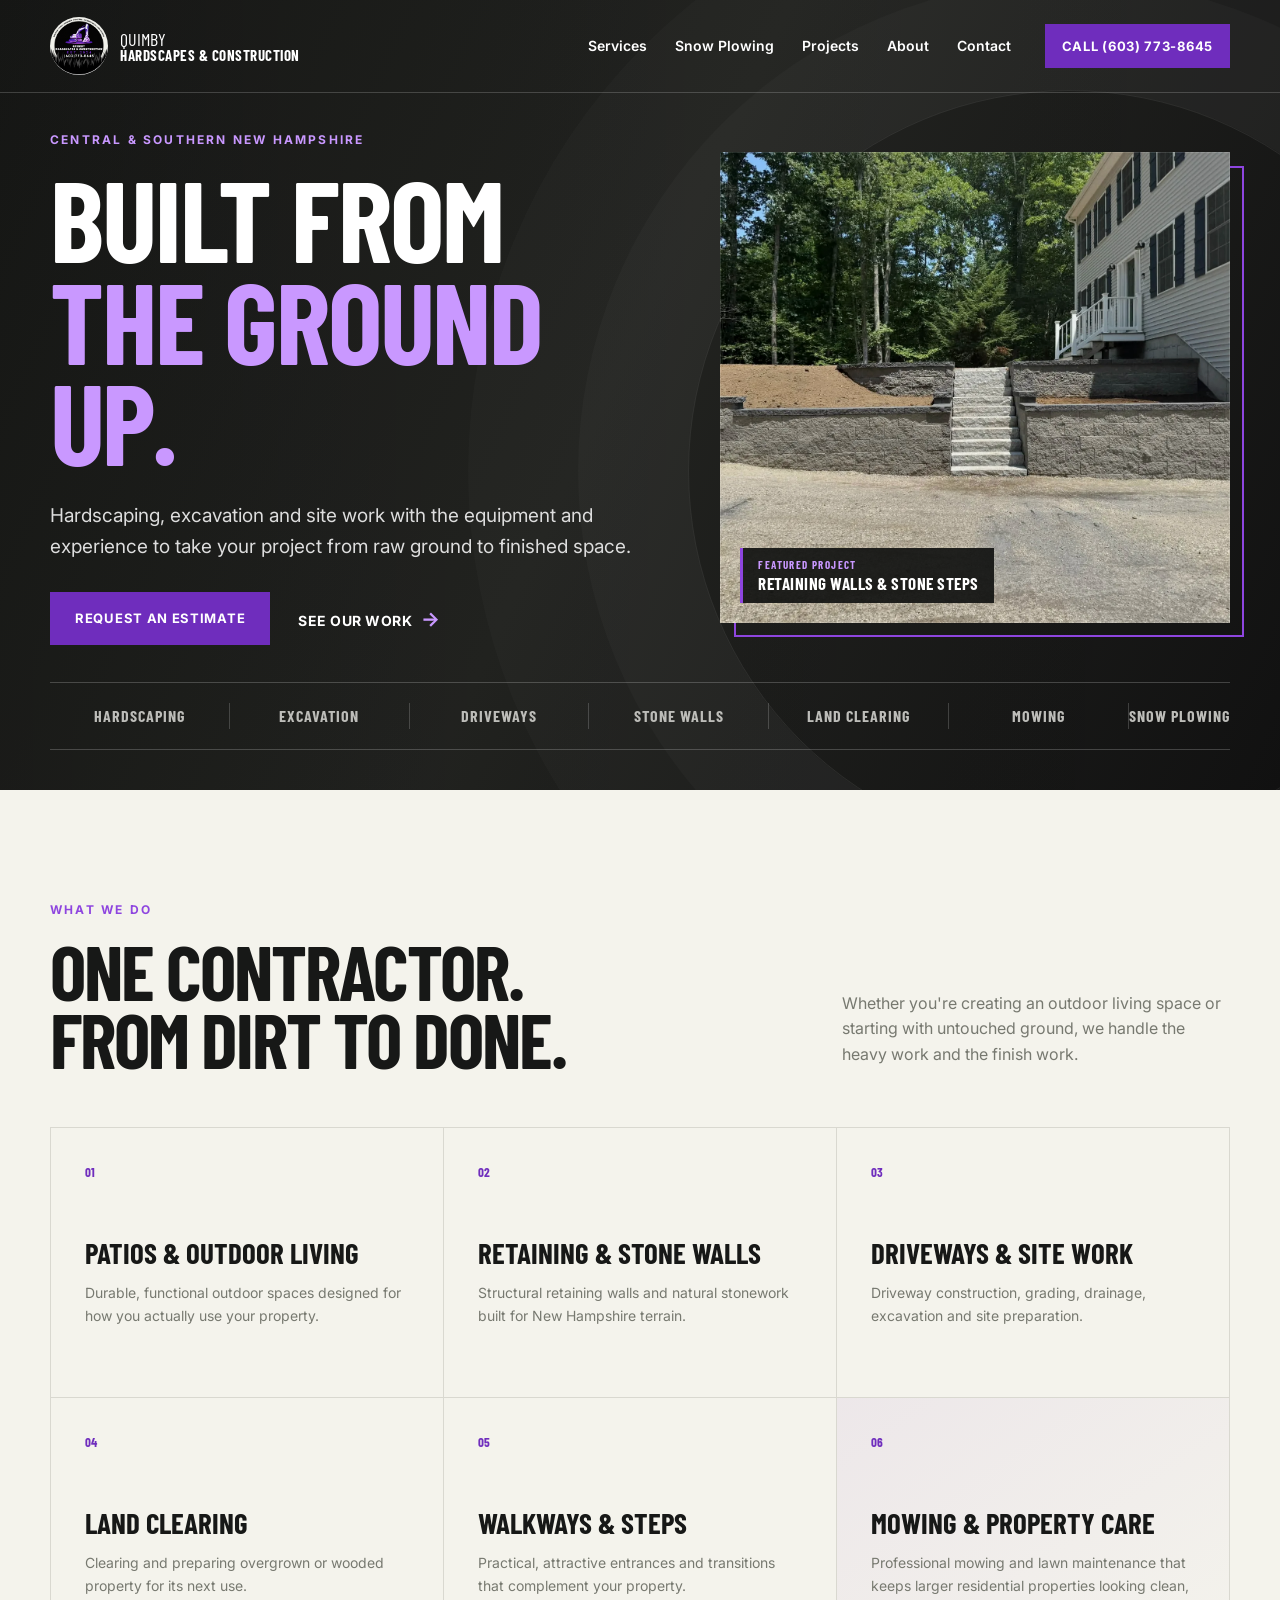
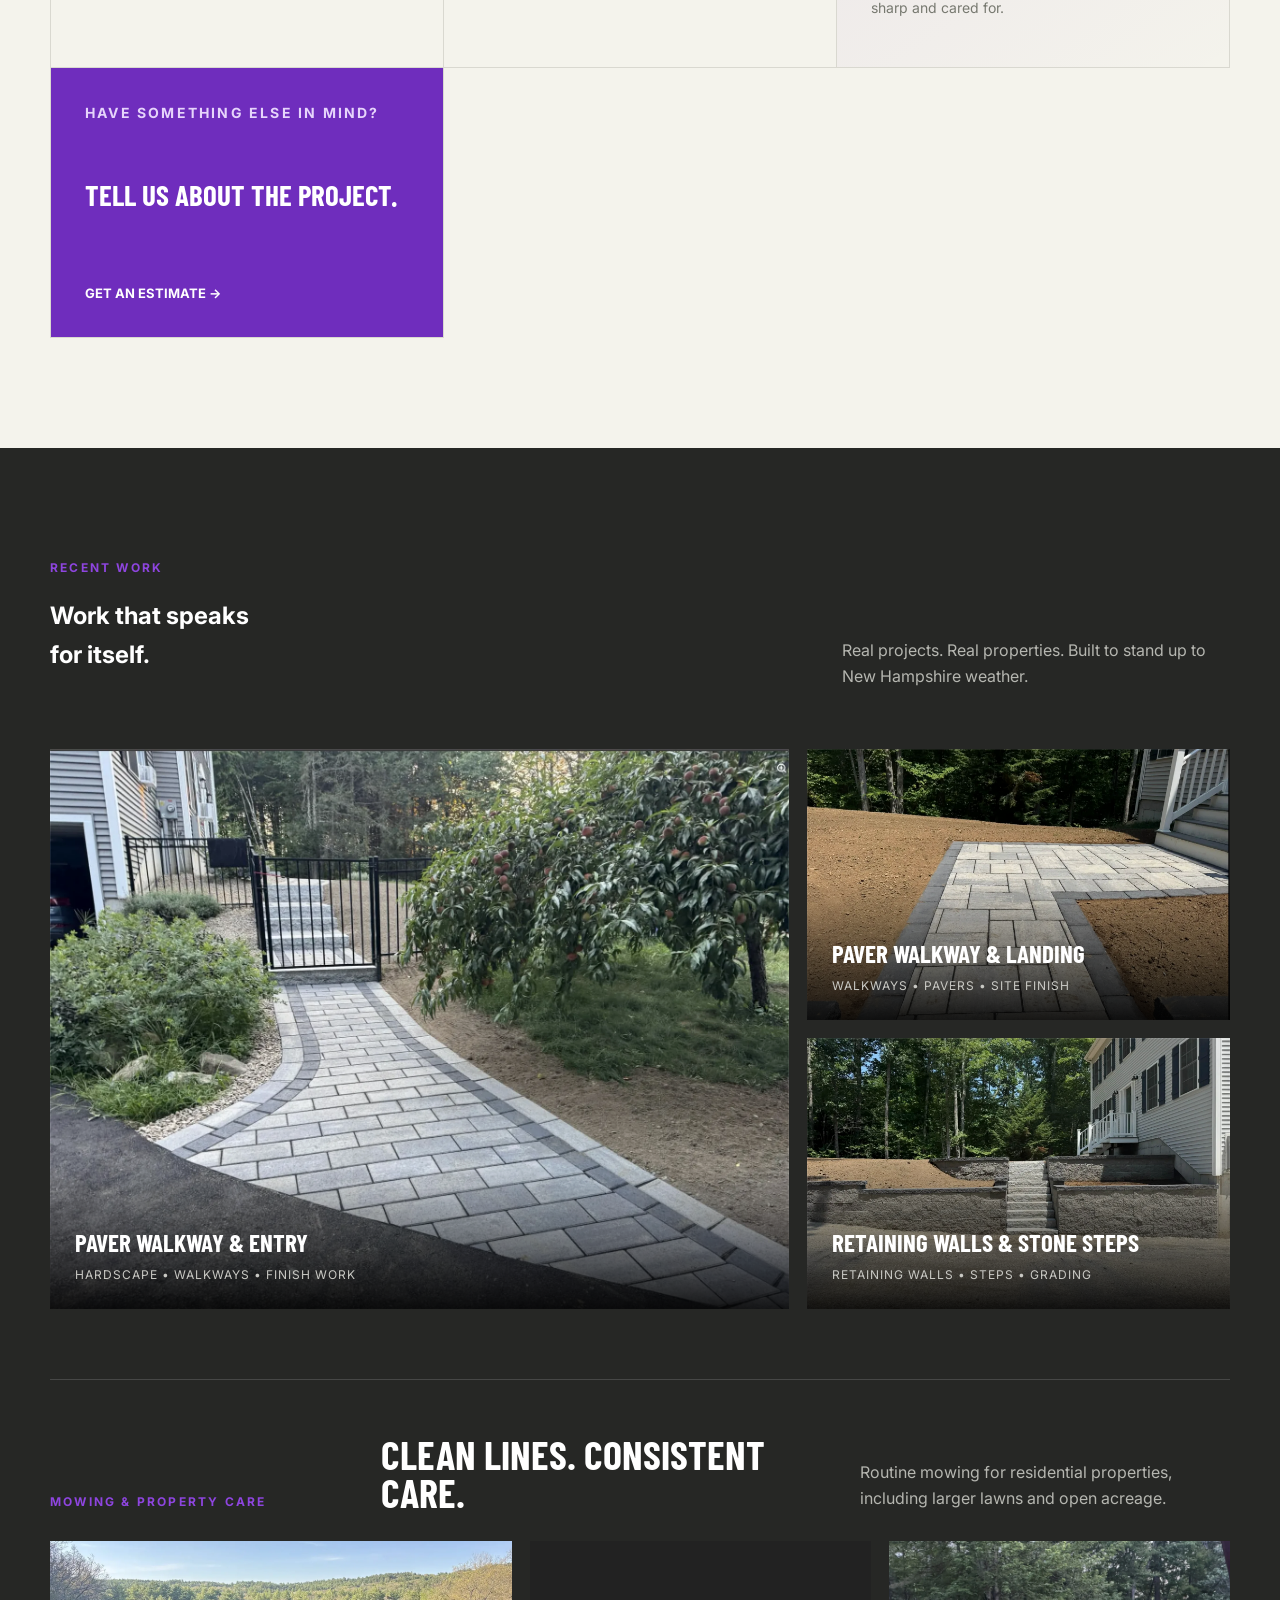
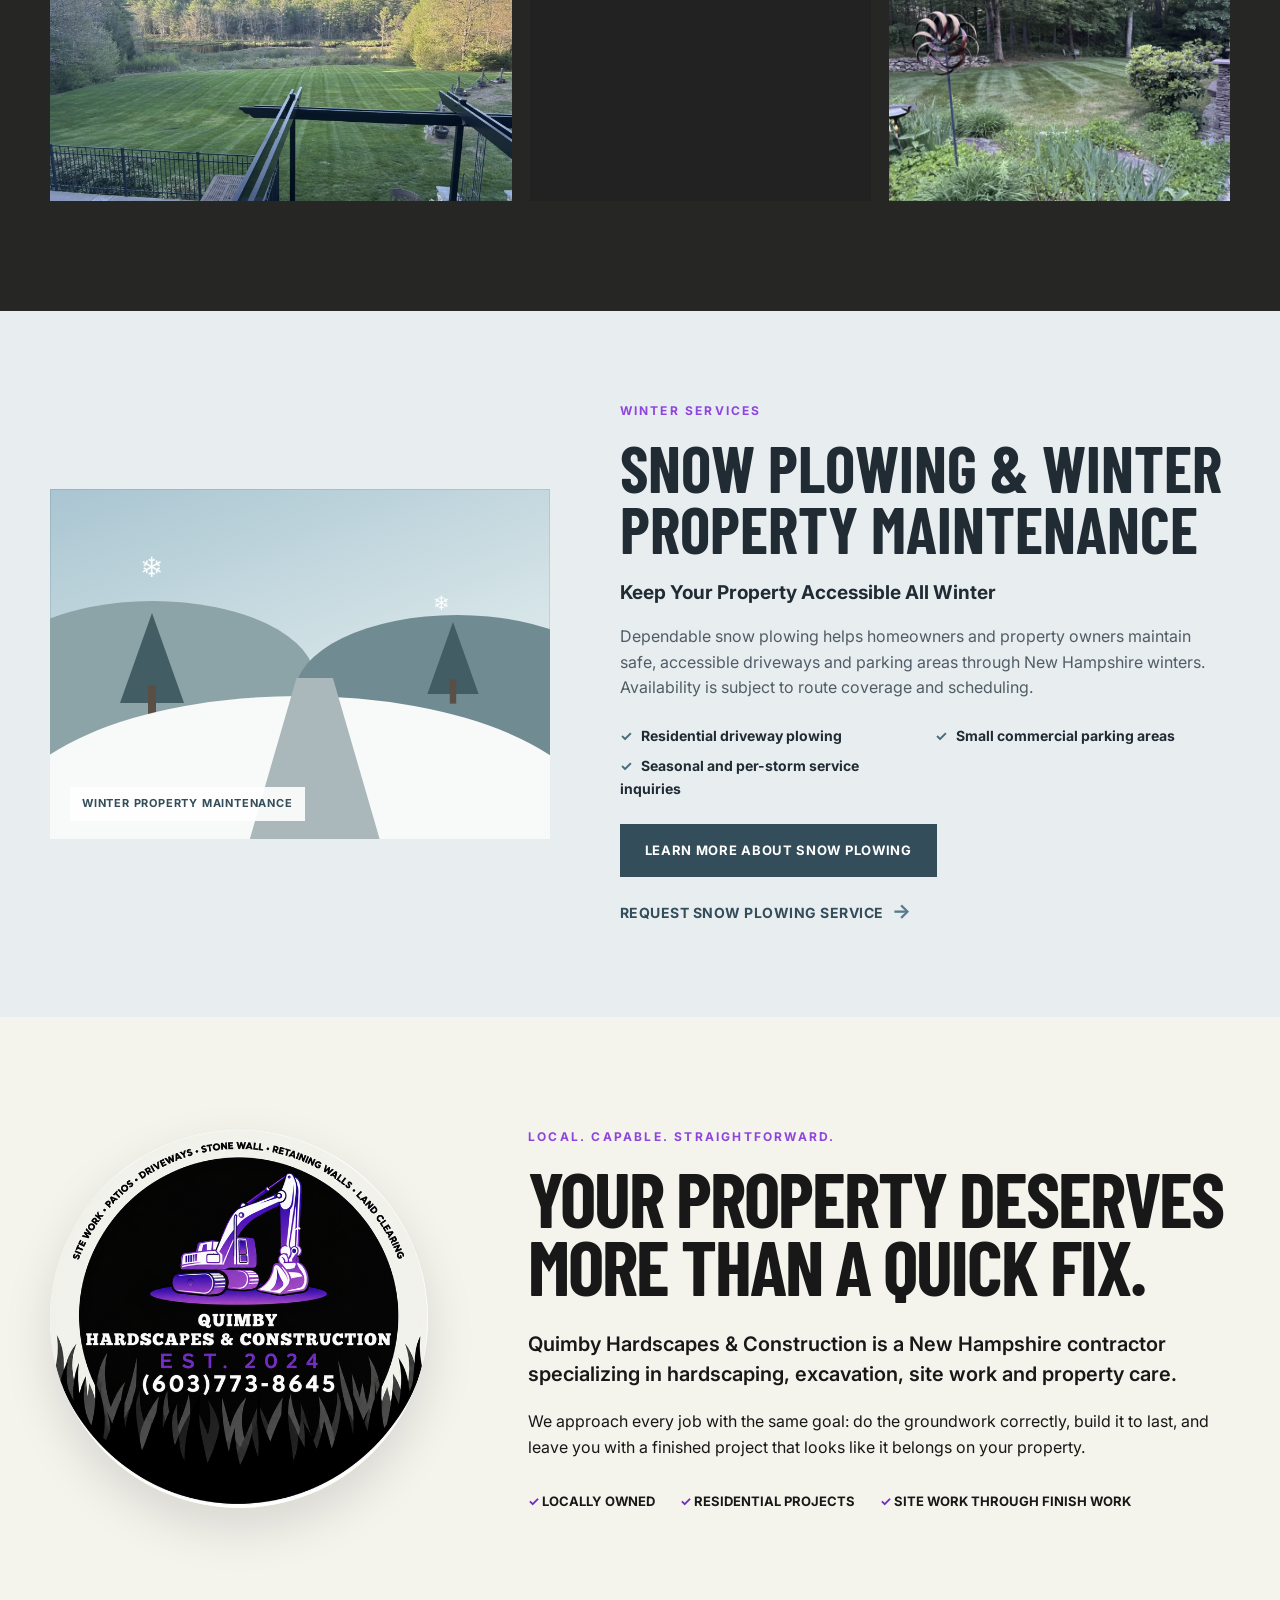
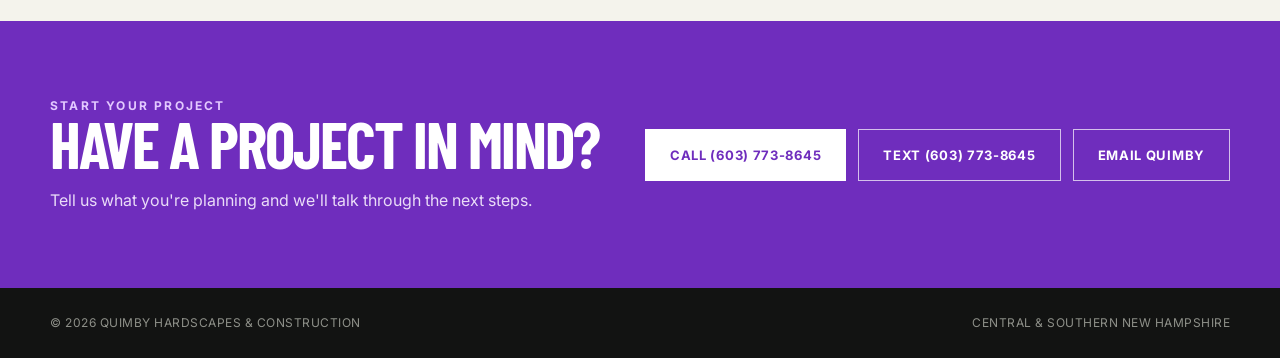
==== commit f6427cc4: "Link snow plowing and contact details Co-authored-by: vailstead <182256237+vailstead@users.noreply.g" ====
--- a/index.html
+++ b/index.html
@@ -74,7 +74,7 @@
         <img src="static/images/retaining-wall-hero.webp" alt="Finished retaining walls and stone steps built beside a New Hampshire home">
         <figcaption><span>Featured project</span><strong>Retaining Walls & Stone Steps</strong></figcaption>
       </figure>
-      <div class="service-strip"><span>Hardscaping</span><span>Excavation</span><span>Driveways</span><span>Stone Walls</span><span>Land Clearing</span><span>Mowing</span></div>
+      <div class="service-strip"><span>Hardscaping</span><span>Excavation</span><span>Driveways</span><span>Stone Walls</span><span>Land Clearing</span><span>Mowing</span><a href="/services/snow-plowing/">Snow Plowing</a></div>
     </div>
   </section>
 
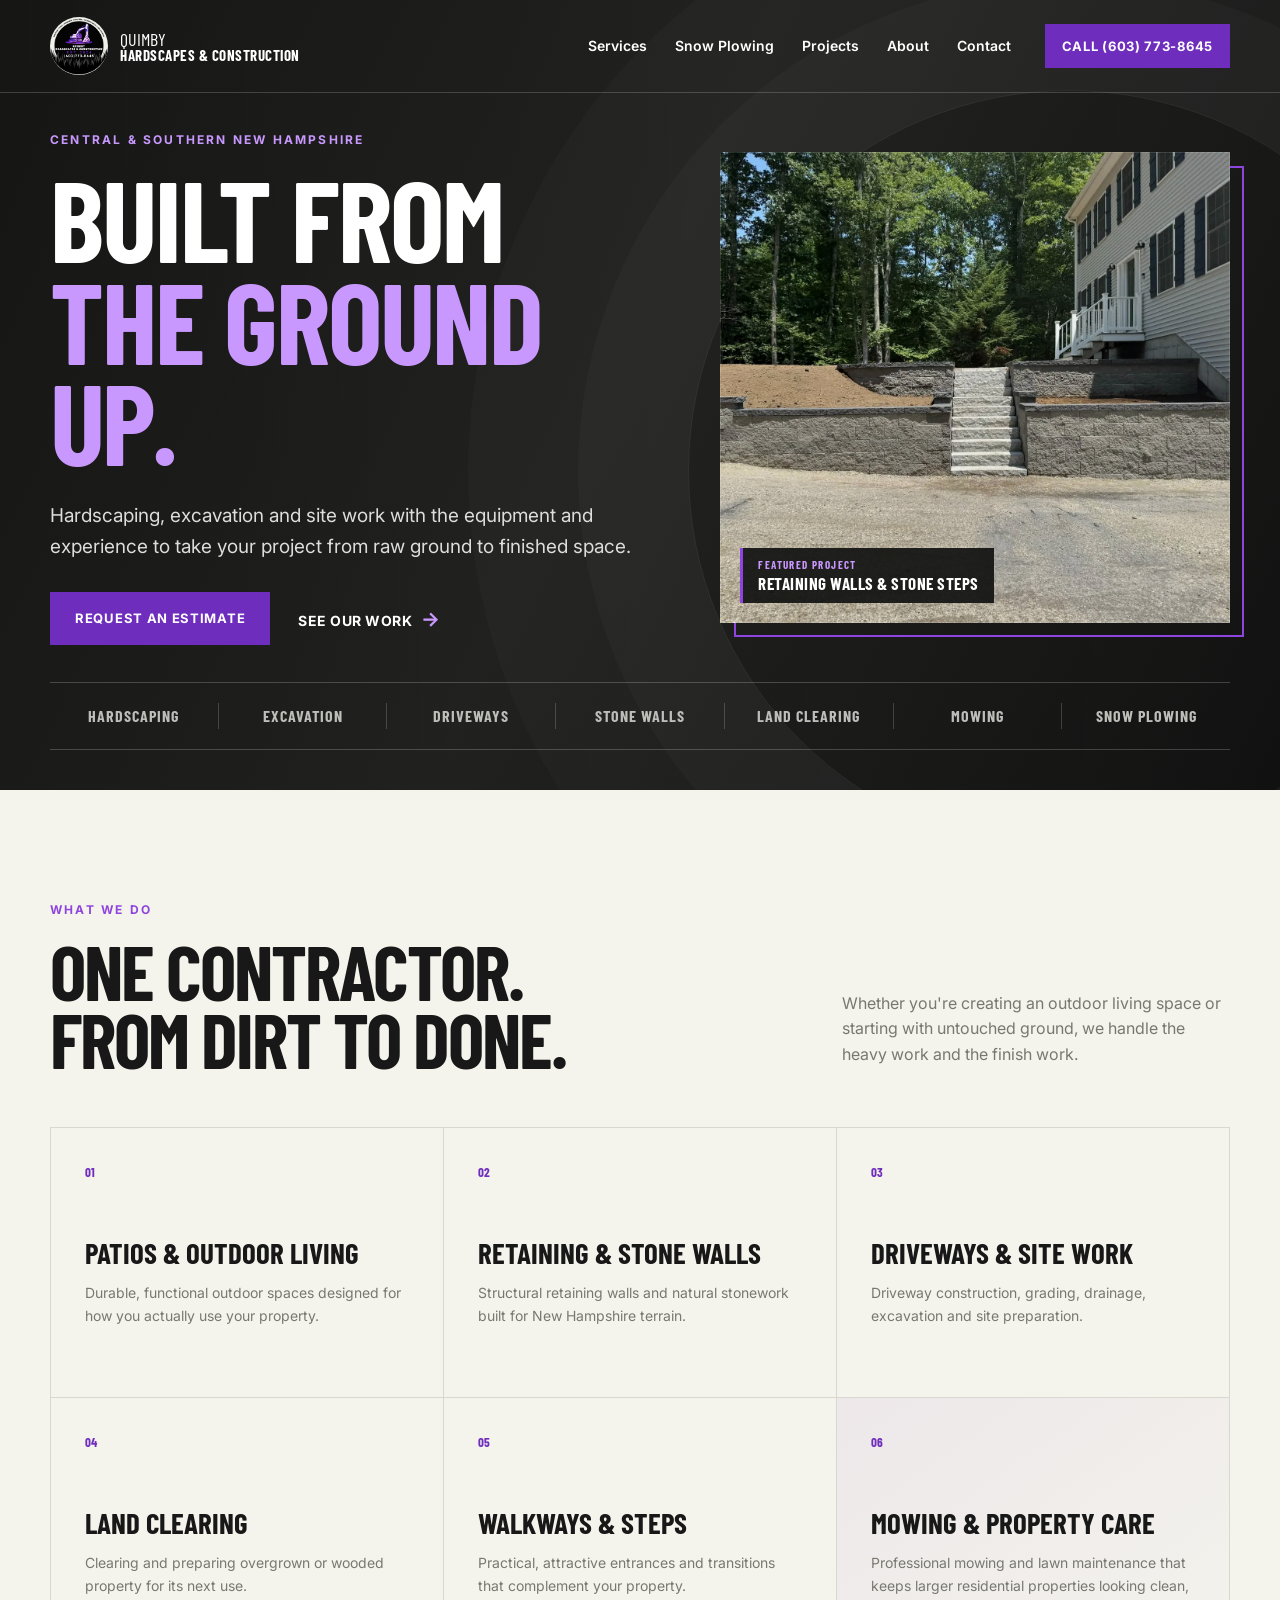
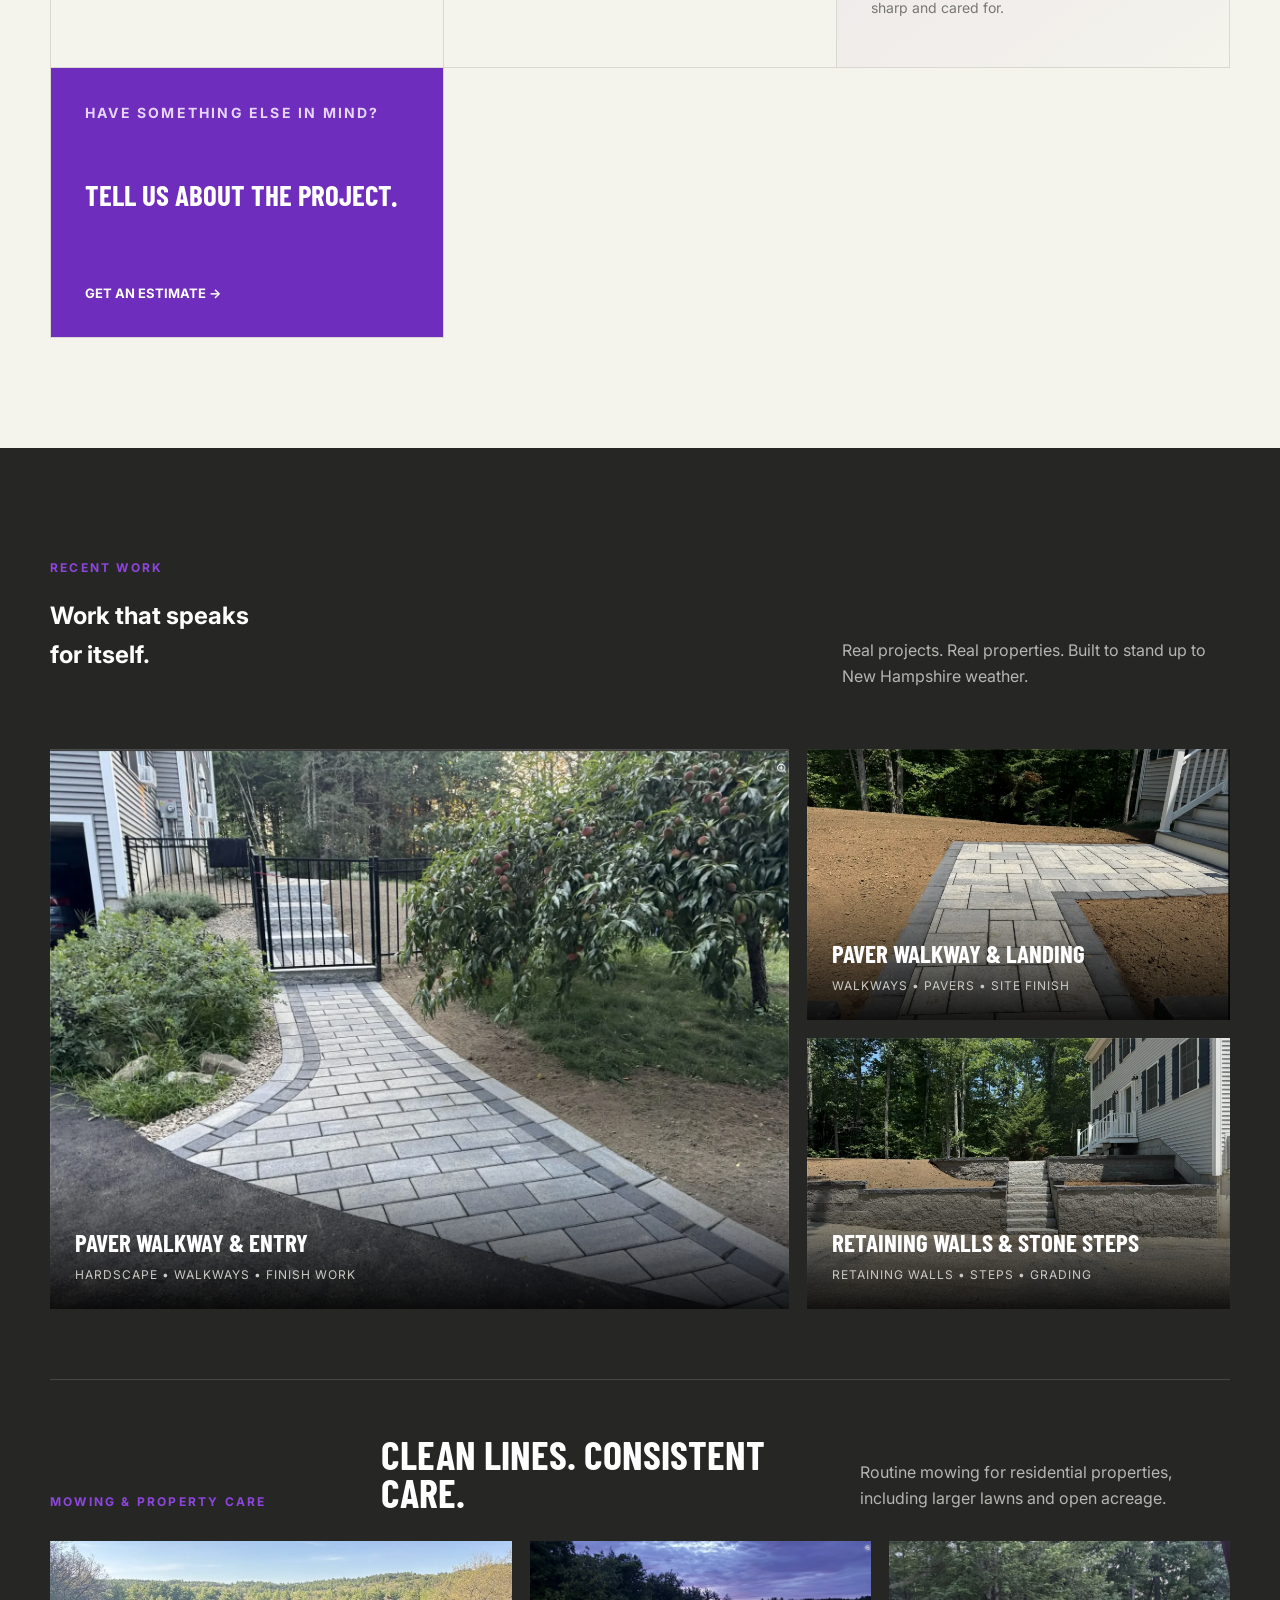
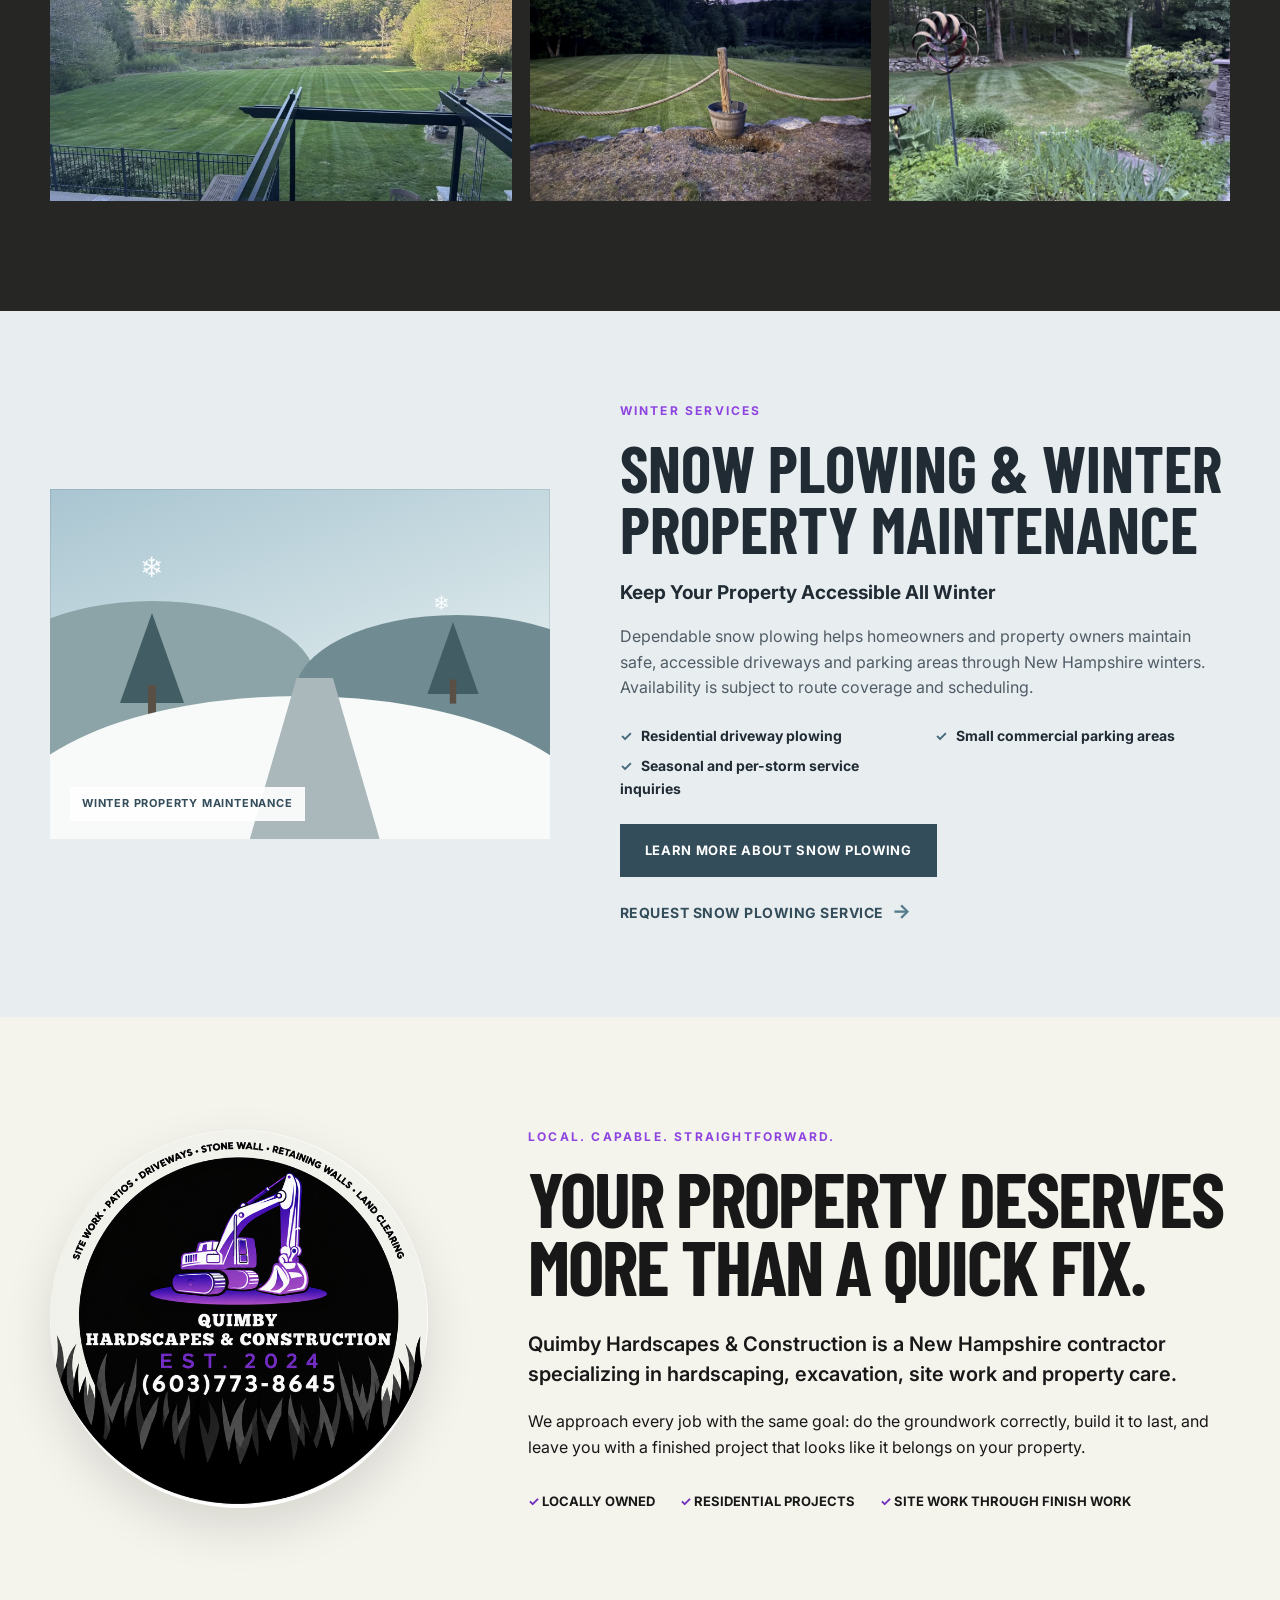
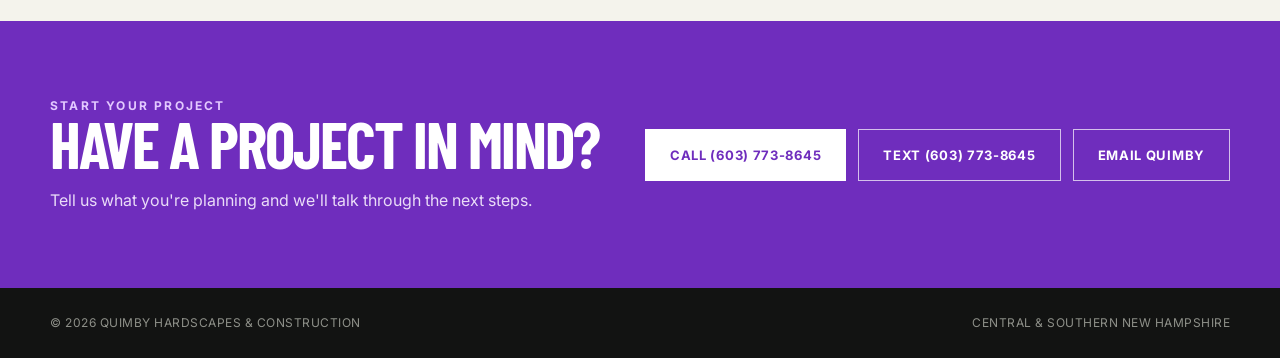
==== commit 1412eeef: "fix" ====
--- a/index.html
+++ b/index.html
@@ -1,23 +1,28 @@
 <!DOCTYPE html>
 <html lang="en">
+
 <head>
   <meta charset="UTF-8">
   <meta name="viewport" content="width=device-width, initial-scale=1.0">
   <title>Hardscaping, Excavation & Property Care | Quimby Hardscapes & Construction</title>
-  <meta name="description" content="Quimby Hardscapes & Construction provides hardscaping, retaining and stone walls, patios, walkways, excavation, driveways, land clearing, mowing and property care in Central and Southern New Hampshire.">
+  <meta name="description"
+    content="Quimby Hardscapes & Construction provides hardscaping, retaining and stone walls, patios, walkways, excavation, driveways, land clearing, mowing and property care in Central and Southern New Hampshire.">
   <meta name="robots" content="index, follow, max-image-preview:large">
   <link rel="canonical" href="https://quimbyhardscape.com/">
 
   <meta property="og:type" content="website">
   <meta property="og:site_name" content="Quimby Hardscapes & Construction">
   <meta property="og:title" content="Quimby Hardscapes & Construction | New Hampshire">
-  <meta property="og:description" content="Hardscaping, excavation, site work, driveways, retaining walls, land clearing, mowing and property care in Central and Southern New Hampshire.">
+  <meta property="og:description"
+    content="Hardscaping, excavation, site work, driveways, retaining walls, land clearing, mowing and property care in Central and Southern New Hampshire.">
   <meta property="og:url" content="https://quimbyhardscape.com/">
   <meta property="og:image" content="https://quimbyhardscape.com/static/images/retaining-wall-hero.webp">
-  <meta property="og:image:alt" content="Finished retaining walls and stone steps built by Quimby Hardscapes & Construction in New Hampshire">
+  <meta property="og:image:alt"
+    content="Finished retaining walls and stone steps built by Quimby Hardscapes & Construction in New Hampshire">
   <meta name="twitter:card" content="summary_large_image">
   <meta name="twitter:title" content="Quimby Hardscapes & Construction | New Hampshire">
-  <meta name="twitter:description" content="Hardscaping, excavation, site work and property care in Central and Southern New Hampshire.">
+  <meta name="twitter:description"
+    content="Hardscaping, excavation, site work and property care in Central and Southern New Hampshire.">
   <meta name="twitter:image" content="https://quimbyhardscape.com/static/images/retaining-wall-hero.webp">
 
   <script type="application/ld+json">
@@ -46,114 +51,212 @@
   </script>
   <link rel="stylesheet" href="static/css/style.css">
 </head>
+
 <body>
-<header class="site-header">
-  <div class="container nav-wrap">
-    <a class="brand" href="#top" aria-label="Quimby Hardscapes & Construction home">
-      <img src="static/images/quimby-logo.png" alt="Quimby Hardscapes & Construction logo">
-      <span>Quimby <strong>Hardscapes & Construction</strong></span>
-    </a>
-    <nav aria-label="Primary navigation">
-      <a href="#services">Services</a><a href="/services/snow-plowing/">Snow Plowing</a><a href="#projects">Projects</a><a href="#about">About</a><a href="#contact">Contact</a>
-    </nav>
-    <a class="button button-small" href="tel:+16037738645">Call (603) 773-8645</a>
-  </div>
-</header>
-
-<main id="top">
-  <section class="hero">
-    <div class="hero-shade"></div>
-    <div class="container hero-content">
-      <div class="hero-copy-column">
-        <p class="eyebrow">Central & Southern New Hampshire</p>
-        <h1>Built from<br><span>the ground up.</span></h1>
-        <p class="hero-copy">Hardscaping, excavation and site work with the equipment and experience to take your project from raw ground to finished space.</p>
-        <div class="hero-actions"><a class="button" href="#contact">Request an Estimate</a><a class="text-link" href="#projects">See our work <span>→</span></a></div>
-      </div>
-      <figure class="hero-project">
-        <img src="static/images/retaining-wall-hero.webp" alt="Finished retaining walls and stone steps built beside a New Hampshire home">
-        <figcaption><span>Featured project</span><strong>Retaining Walls & Stone Steps</strong></figcaption>
-      </figure>
-      <div class="service-strip"><span>Hardscaping</span><span>Excavation</span><span>Driveways</span><span>Stone Walls</span><span>Land Clearing</span><span>Mowing</span><a href="/services/snow-plowing/">Snow Plowing</a></div>
+  <header class="site-header">
+    <div class="container nav-wrap">
+      <a class="brand" href="#top" aria-label="Quimby Hardscapes & Construction home">
+        <img src="static/images/quimby-logo.png" alt="Quimby Hardscapes & Construction logo">
+        <span>Quimby <strong>Hardscapes & Construction</strong></span>
+      </a>
+      <nav aria-label="Primary navigation">
+        <a href="#services">Services</a><a href="/services/snow-plowing/">Snow Plowing</a><a
+          href="#projects">Projects</a><a href="#about">About</a><a href="#contact">Contact</a>
+      </nav>
+      <a class="button button-small" href="tel:+16037738645">Call (603) 773-8645</a>
     </div>
-  </section>
-
-  <section class="section" id="services">
-    <div class="container">
-      <div class="section-heading"><div><p class="eyebrow">What we do</p><h2>One contractor.<br>From dirt to done.</h2></div><p>Whether you're creating an outdoor living space or starting with untouched ground, we handle the heavy work and the finish work.</p></div>
-      <div class="service-grid">
-        <article class="service-card"><div class="card-number">01</div><h3>Patios & Outdoor Living</h3><p>Durable, functional outdoor spaces designed for how you actually use your property.</p></article>
-        <article class="service-card"><div class="card-number">02</div><h3>Retaining & Stone Walls</h3><p>Structural retaining walls and natural stonework built for New Hampshire terrain.</p></article>
-        <article class="service-card"><div class="card-number">03</div><h3>Driveways & Site Work</h3><p>Driveway construction, grading, drainage, excavation and site preparation.</p></article>
-        <article class="service-card"><div class="card-number">04</div><h3>Land Clearing</h3><p>Clearing and preparing overgrown or wooded property for its next use.</p></article>
-        <article class="service-card"><div class="card-number">05</div><h3>Walkways & Steps</h3><p>Practical, attractive entrances and transitions that complement your property.</p></article>
-        <article class="service-card service-card-mowing"><div class="card-number">06</div><h3>Mowing & Property Care</h3><p>Professional mowing and lawn maintenance that keeps larger residential properties looking clean, sharp and cared for.</p></article>
-        <article class="service-card service-card-accent"><p class="eyebrow">Have something else in mind?</p><h3>Tell us about the project.</h3><a href="#contact">Get an estimate →</a></article>
-      </div>
-    </div>
-  </section>
-
-  <section class="projects section-dark" id="projects">
-    <div class="container">
-      <div class="section-heading light"><div><p class="eyebrow">Recent work</p><h2>Work that speaks<br>for itself.</h2></div><p>Real projects. Real properties. Built to stand up to New Hampshire weather.</p></div>
-      <div class="project-grid">
-        <article class="project project-large project-walkway-orchard"><img loading="lazy" decoding="async" src="static/images/paver-walkway-orchard.webp" alt="Finished paver walkway leading through a New Hampshire property to stone steps and a gate"><div class="project-caption"><h3>Paver Walkway & Entry</h3><p>Hardscape • Walkways • Finish Work</p></div></article>
-        <article class="project project-walkway-entry"><img loading="lazy" decoding="async" src="static/images/paver-walkway-entry.webp" alt="Finished paver walkway and landing beside a New Hampshire home"><div class="project-caption"><h3>Paver Walkway & Landing</h3><p>Walkways • Pavers • Site Finish</p></div></article>
-        <article class="project project-retaining"><img loading="lazy" decoding="async" src="static/images/retaining-wall-hero.webp" alt="Finished retaining walls and stone steps beside a New Hampshire home"><div class="project-caption"><h3>Retaining Walls & Stone Steps</h3><p>Retaining Walls • Steps • Grading</p></div></article>
-      </div>
-      <div class="mowing-showcase">
-        <div class="mowing-intro"><p class="eyebrow">Mowing & property care</p><h3>Clean lines. Consistent care.</h3><p>Routine mowing for residential properties, including larger lawns and open acreage.</p></div>
-        <figure class="mowing-photo mowing-photo-wide"><img loading="lazy" decoding="async" src="static/images/mowing-property.webp" alt="Freshly striped large lawn overlooking a New Hampshire pond and woodland"></figure>
-        <figure class="mowing-photo"><img loading="lazy" decoding="async" src="static/images/mowing-lakeside.webp" alt="Freshly mowed and striped lawn on a wooded New Hampshire property"></figure>
-        <figure class="mowing-photo"><img loading="lazy" decoding="async" src="static/images/mowing-landscape.webp" alt="Freshly mowed residential lawn surrounded by mature landscaping and woods"></figure>
-      </div>
-    </div>
-  </section>
-
-  <section class="snow-promo" aria-labelledby="snow-promo-title">
-    <div class="container snow-promo-grid">
-      <div class="snow-illustration" role="img" aria-label="Illustration of a clear driveway bordered by snow during a New Hampshire winter">
-        <span class="snowflake snowflake-one" aria-hidden="true">❄</span>
-        <span class="snowflake snowflake-two" aria-hidden="true">❄</span>
-        <span class="snowy-tree snowy-tree-left" aria-hidden="true"></span>
-        <span class="snowy-tree snowy-tree-right" aria-hidden="true"></span>
-        <span class="snowy-driveway" aria-hidden="true"></span>
-        <span class="snowy-ground" aria-hidden="true"></span>
-        <span class="illustration-label">Winter property maintenance</span>
-      </div>
-      <div class="snow-promo-copy">
-        <p class="eyebrow">Winter services</p>
-        <h2 id="snow-promo-title">Snow Plowing &amp; Winter Property Maintenance</h2>
-        <h3>Keep Your Property Accessible All Winter</h3>
-        <p>Dependable snow plowing helps homeowners and property owners maintain safe, accessible driveways and parking areas through New Hampshire winters. Availability is subject to route coverage and scheduling.</p>
-        <ul class="snow-benefits">
-          <li>Residential driveway plowing</li>
-          <li>Small commercial parking areas</li>
-          <li>Seasonal and per-storm service inquiries</li>
-        </ul>
-        <div class="snow-promo-actions">
-          <a class="button" href="/services/snow-plowing/">Learn More About Snow Plowing</a>
-          <a class="text-link" href="#contact">Request Snow Plowing Service <span>→</span></a>
-        </div>
-      </div>
-    </div>
-  </section>
-
-  <section class="section about" id="about">
-    <div class="container about-grid">
-      <div class="about-logo"><img loading="lazy" decoding="async" src="static/images/quimby-logo.png" alt="Quimby Hardscapes & Construction"></div>
-      <div><p class="eyebrow">Local. Capable. Straightforward.</p><h2>Your property deserves more than a quick fix.</h2><p class="lead">Quimby Hardscapes & Construction is a New Hampshire contractor specializing in hardscaping, excavation, site work and property care.</p><p>We approach every job with the same goal: do the groundwork correctly, build it to last, and leave you with a finished project that looks like it belongs on your property.</p><div class="checks"><span>✓ Locally owned</span><span>✓ Residential projects</span><span>✓ Site work through finish work</span></div></div>
-    </div>
-  </section>
-
-  <section class="cta" id="contact">
-    <div class="container cta-grid">
-      <div><p class="eyebrow">Start your project</p><h2>Have a project in mind?</h2><p>Tell us what you're planning and we'll talk through the next steps.</p></div>
-      <div class="contact-actions"><a class="button button-light" href="tel:+16037738645">Call (603) 773-8645</a><a class="button button-outline" href="sms:+16037738645">Text (603) 773-8645</a><a class="button button-outline" href="mailto:quimbyhardscapes24@gmail.com">Email Quimby</a></div>
-    </div>
-  </section>
-</main>
-
-<footer><div class="container footer-wrap"><span>© 2026 Quimby Hardscapes & Construction</span><span>Central & Southern New Hampshire</span></div></footer>
+  </header>
+
+  <main id="top">
+    <section class="hero">
+      <div class="hero-shade"></div>
+      <div class="container hero-content">
+        <div class="hero-copy-column">
+          <p class="eyebrow">Central & Southern New Hampshire</p>
+          <h1>Built from<br><span>the ground up.</span></h1>
+          <p class="hero-copy">Hardscaping, excavation and site work with the equipment and experience to take your
+            project from raw ground to finished space.</p>
+          <div class="hero-actions"><a class="button" href="#contact">Request an Estimate</a><a class="text-link"
+              href="#projects">See our work <span>→</span></a></div>
+        </div>
+        <figure class="hero-project">
+          <img src="static/images/retaining-wall-hero.webp"
+            alt="Finished retaining walls and stone steps built beside a New Hampshire home">
+          <figcaption><span>Featured project</span><strong>Retaining Walls & Stone Steps</strong></figcaption>
+        </figure>
+        <div class="service-strip"><span>Hardscaping</span><span>Excavation</span><span>Driveways</span><span>Stone
+            Walls</span><span>Land Clearing</span><span>Mowing</span><span>Snow Plowing</span></div>
+      </div>
+    </section>
+
+    <section class="section" id="services">
+      <div class="container">
+        <div class="section-heading">
+          <div>
+            <p class="eyebrow">What we do</p>
+            <h2>One contractor.<br>From dirt to done.</h2>
+          </div>
+          <p>Whether you're creating an outdoor living space or starting with untouched ground, we handle the heavy work
+            and the finish work.</p>
+        </div>
+        <div class="service-grid">
+          <article class="service-card">
+            <div class="card-number">01</div>
+            <h3>Patios & Outdoor Living</h3>
+            <p>Durable, functional outdoor spaces designed for how you actually use your property.</p>
+          </article>
+          <article class="service-card">
+            <div class="card-number">02</div>
+            <h3>Retaining & Stone Walls</h3>
+            <p>Structural retaining walls and natural stonework built for New Hampshire terrain.</p>
+          </article>
+          <article class="service-card">
+            <div class="card-number">03</div>
+            <h3>Driveways & Site Work</h3>
+            <p>Driveway construction, grading, drainage, excavation and site preparation.</p>
+          </article>
+          <article class="service-card">
+            <div class="card-number">04</div>
+            <h3>Land Clearing</h3>
+            <p>Clearing and preparing overgrown or wooded property for its next use.</p>
+          </article>
+          <article class="service-card">
+            <div class="card-number">05</div>
+            <h3>Walkways & Steps</h3>
+            <p>Practical, attractive entrances and transitions that complement your property.</p>
+          </article>
+          <article class="service-card service-card-mowing">
+            <div class="card-number">06</div>
+            <h3>Mowing & Property Care</h3>
+            <p>Professional mowing and lawn maintenance that keeps larger residential properties looking clean, sharp
+              and cared for.</p>
+          </article>
+          <article class="service-card service-card-accent">
+            <p class="eyebrow">Have something else in mind?</p>
+            <h3>Tell us about the project.</h3><a href="#contact">Get an estimate →</a>
+          </article>
+        </div>
+      </div>
+    </section>
+
+    <section class="projects section-dark" id="projects">
+      <div class="container">
+        <div class="section-heading light">
+          <div>
+            <p class="eyebrow">Recent work</p>
+            <h2>Work that speaks<br>for itself.</h2>
+          </div>
+          <p>Real projects. Real properties. Built to stand up to New Hampshire weather.</p>
+        </div>
+        <div class="project-grid">
+          <article class="project project-large project-walkway-orchard"><img loading="lazy" decoding="async"
+              src="static/images/paver-walkway-orchard.webp"
+              alt="Finished paver walkway leading through a New Hampshire property to stone steps and a gate">
+            <div class="project-caption">
+              <h3>Paver Walkway & Entry</h3>
+              <p>Hardscape • Walkways • Finish Work</p>
+            </div>
+          </article>
+          <article class="project project-walkway-entry"><img loading="lazy" decoding="async"
+              src="static/images/paver-walkway-entry.webp"
+              alt="Finished paver walkway and landing beside a New Hampshire home">
+            <div class="project-caption">
+              <h3>Paver Walkway & Landing</h3>
+              <p>Walkways • Pavers • Site Finish</p>
+            </div>
+          </article>
+          <article class="project project-retaining"><img loading="lazy" decoding="async"
+              src="static/images/retaining-wall-hero.webp"
+              alt="Finished retaining walls and stone steps beside a New Hampshire home">
+            <div class="project-caption">
+              <h3>Retaining Walls & Stone Steps</h3>
+              <p>Retaining Walls • Steps • Grading</p>
+            </div>
+          </article>
+        </div>
+        <div class="mowing-showcase">
+          <div class="mowing-intro">
+            <p class="eyebrow">Mowing & property care</p>
+            <h3>Clean lines. Consistent care.</h3>
+            <p>Routine mowing for residential properties, including larger lawns and open acreage.</p>
+          </div>
+          <figure class="mowing-photo mowing-photo-wide"><img loading="lazy" decoding="async"
+              src="static/images/mowing-property.webp"
+              alt="Freshly striped large lawn overlooking a New Hampshire pond and woodland"></figure>
+          <figure class="mowing-photo"><img loading="lazy" decoding="async" src="static/images/mowing-lakeside.webp"
+              alt="Freshly mowed and striped lawn on a wooded New Hampshire property"></figure>
+          <figure class="mowing-photo"><img loading="lazy" decoding="async" src="static/images/mowing-landscape.webp"
+              alt="Freshly mowed residential lawn surrounded by mature landscaping and woods"></figure>
+        </div>
+      </div>
+    </section>
+
+    <section class="snow-promo" aria-labelledby="snow-promo-title">
+      <div class="container snow-promo-grid">
+        <div class="snow-illustration" role="img"
+          aria-label="Illustration of a clear driveway bordered by snow during a New Hampshire winter">
+          <span class="snowflake snowflake-one" aria-hidden="true">❄</span>
+          <span class="snowflake snowflake-two" aria-hidden="true">❄</span>
+          <span class="snowy-tree snowy-tree-left" aria-hidden="true"></span>
+          <span class="snowy-tree snowy-tree-right" aria-hidden="true"></span>
+          <span class="snowy-driveway" aria-hidden="true"></span>
+          <span class="snowy-ground" aria-hidden="true"></span>
+          <span class="illustration-label">Winter property maintenance</span>
+        </div>
+        <div class="snow-promo-copy">
+          <p class="eyebrow">Winter services</p>
+          <h2 id="snow-promo-title">Snow Plowing &amp; Winter Property Maintenance</h2>
+          <h3>Keep Your Property Accessible All Winter</h3>
+          <p>Dependable snow plowing helps homeowners and property owners maintain safe, accessible driveways and
+            parking areas through New Hampshire winters. Availability is subject to route coverage and scheduling.</p>
+          <ul class="snow-benefits">
+            <li>Residential driveway plowing</li>
+            <li>Small commercial parking areas</li>
+            <li>Seasonal and per-storm service inquiries</li>
+          </ul>
+          <div class="snow-promo-actions">
+            <a class="button" href="/services/snow-plowing/">Learn More About Snow Plowing</a>
+            <a class="text-link" href="#contact">Request Snow Plowing Service <span>→</span></a>
+          </div>
+        </div>
+      </div>
+    </section>
+
+    <section class="section about" id="about">
+      <div class="container about-grid">
+        <div class="about-logo"><img loading="lazy" decoding="async" src="static/images/quimby-logo.png"
+            alt="Quimby Hardscapes & Construction"></div>
+        <div>
+          <p class="eyebrow">Local. Capable. Straightforward.</p>
+          <h2>Your property deserves more than a quick fix.</h2>
+          <p class="lead">Quimby Hardscapes & Construction is a New Hampshire contractor specializing in hardscaping,
+            excavation, site work and property care.</p>
+          <p>We approach every job with the same goal: do the groundwork correctly, build it to last, and leave you with
+            a finished project that looks like it belongs on your property.</p>
+          <div class="checks"><span>✓ Locally owned</span><span>✓ Residential projects</span><span>✓ Site work through
+              finish work</span></div>
+        </div>
+      </div>
+    </section>
+
+    <section class="cta" id="contact">
+      <div class="container cta-grid">
+        <div>
+          <p class="eyebrow">Start your project</p>
+          <h2>Have a project in mind?</h2>
+          <p>Tell us what you're planning and we'll talk through the next steps.</p>
+        </div>
+        <div class="contact-actions"><a class="button button-light" href="tel:+16037738645">Call (603) 773-8645</a><a
+            class="button button-outline" href="sms:+16037738645">Text (603) 773-8645</a><a
+            class="button button-outline" href="mailto:quimbyhardscapes24@gmail.com">Email Quimby</a></div>
+      </div>
+    </section>
+  </main>
+
+  <footer>
+    <div class="container footer-wrap"><span>© 2026 Quimby Hardscapes & Construction</span><span>Central & Southern New
+        Hampshire</span></div>
+  </footer>
 </body>
-</html>
+
+</html>
